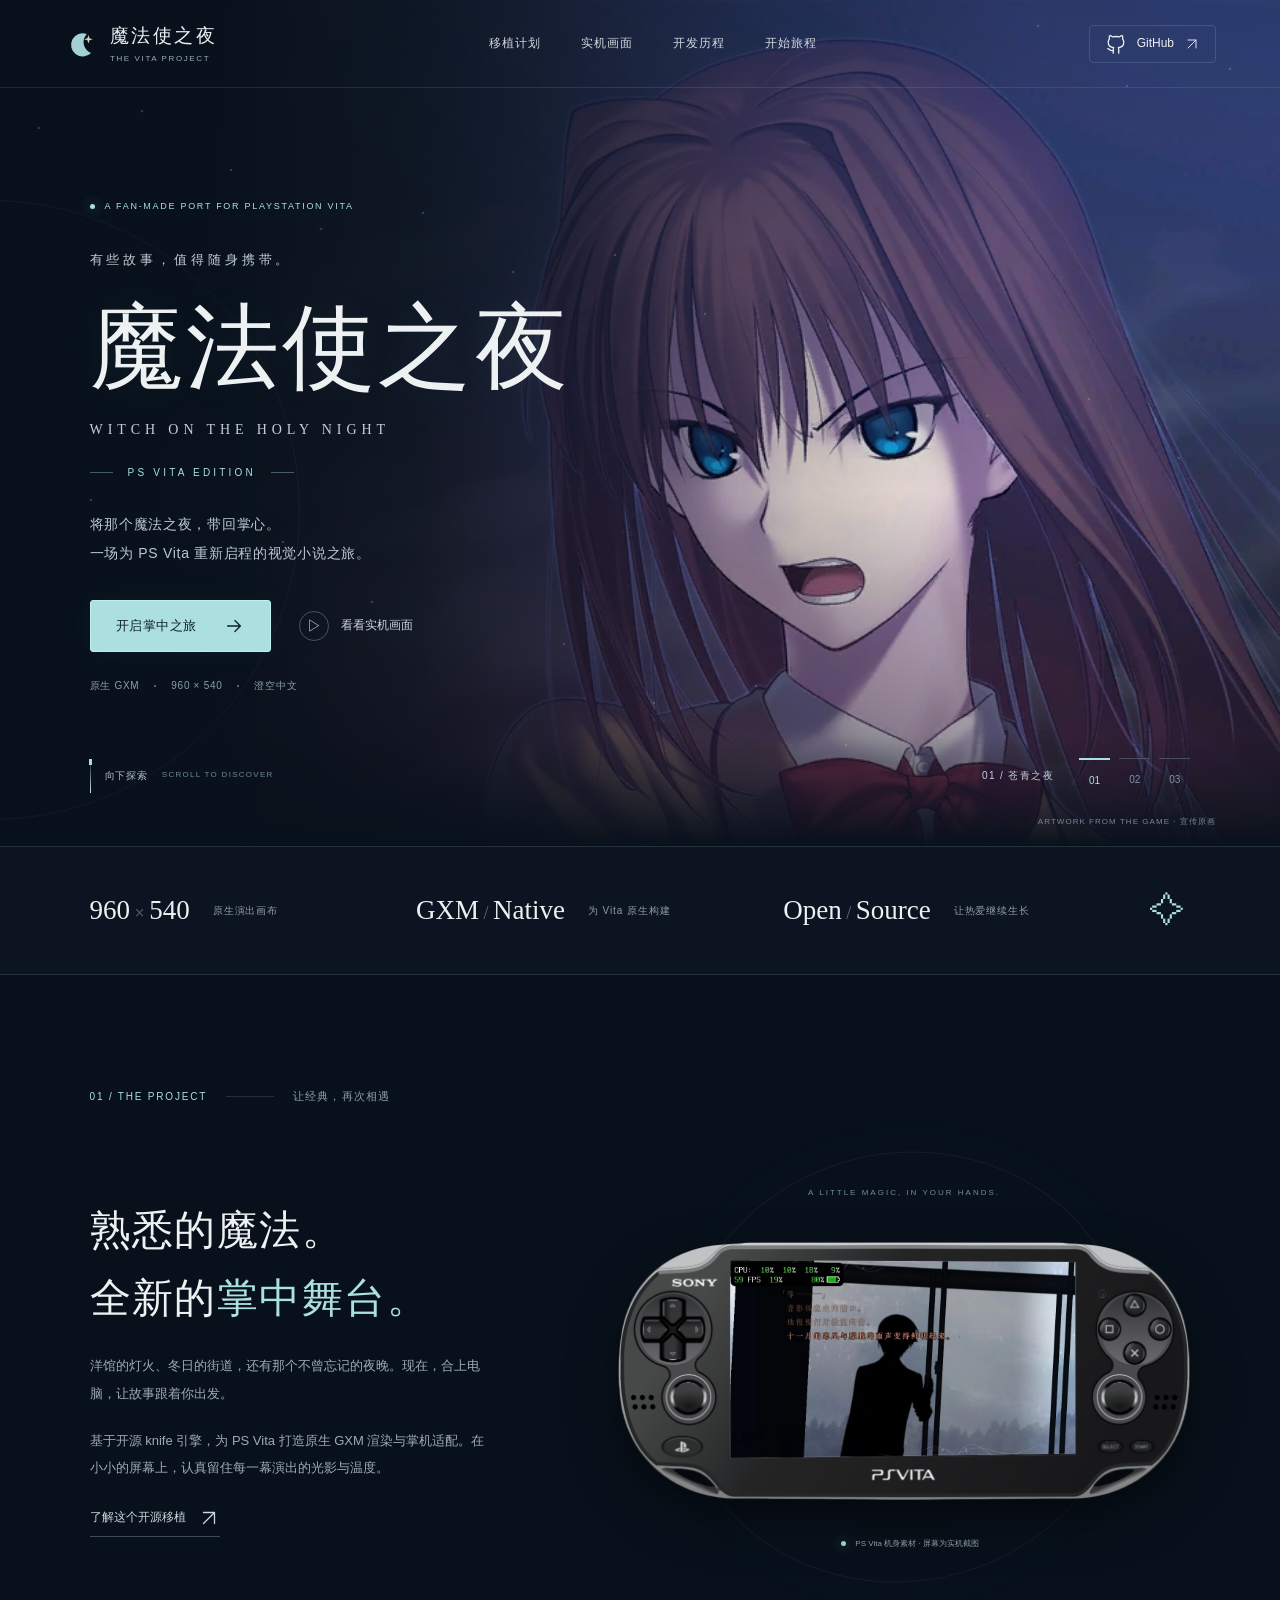
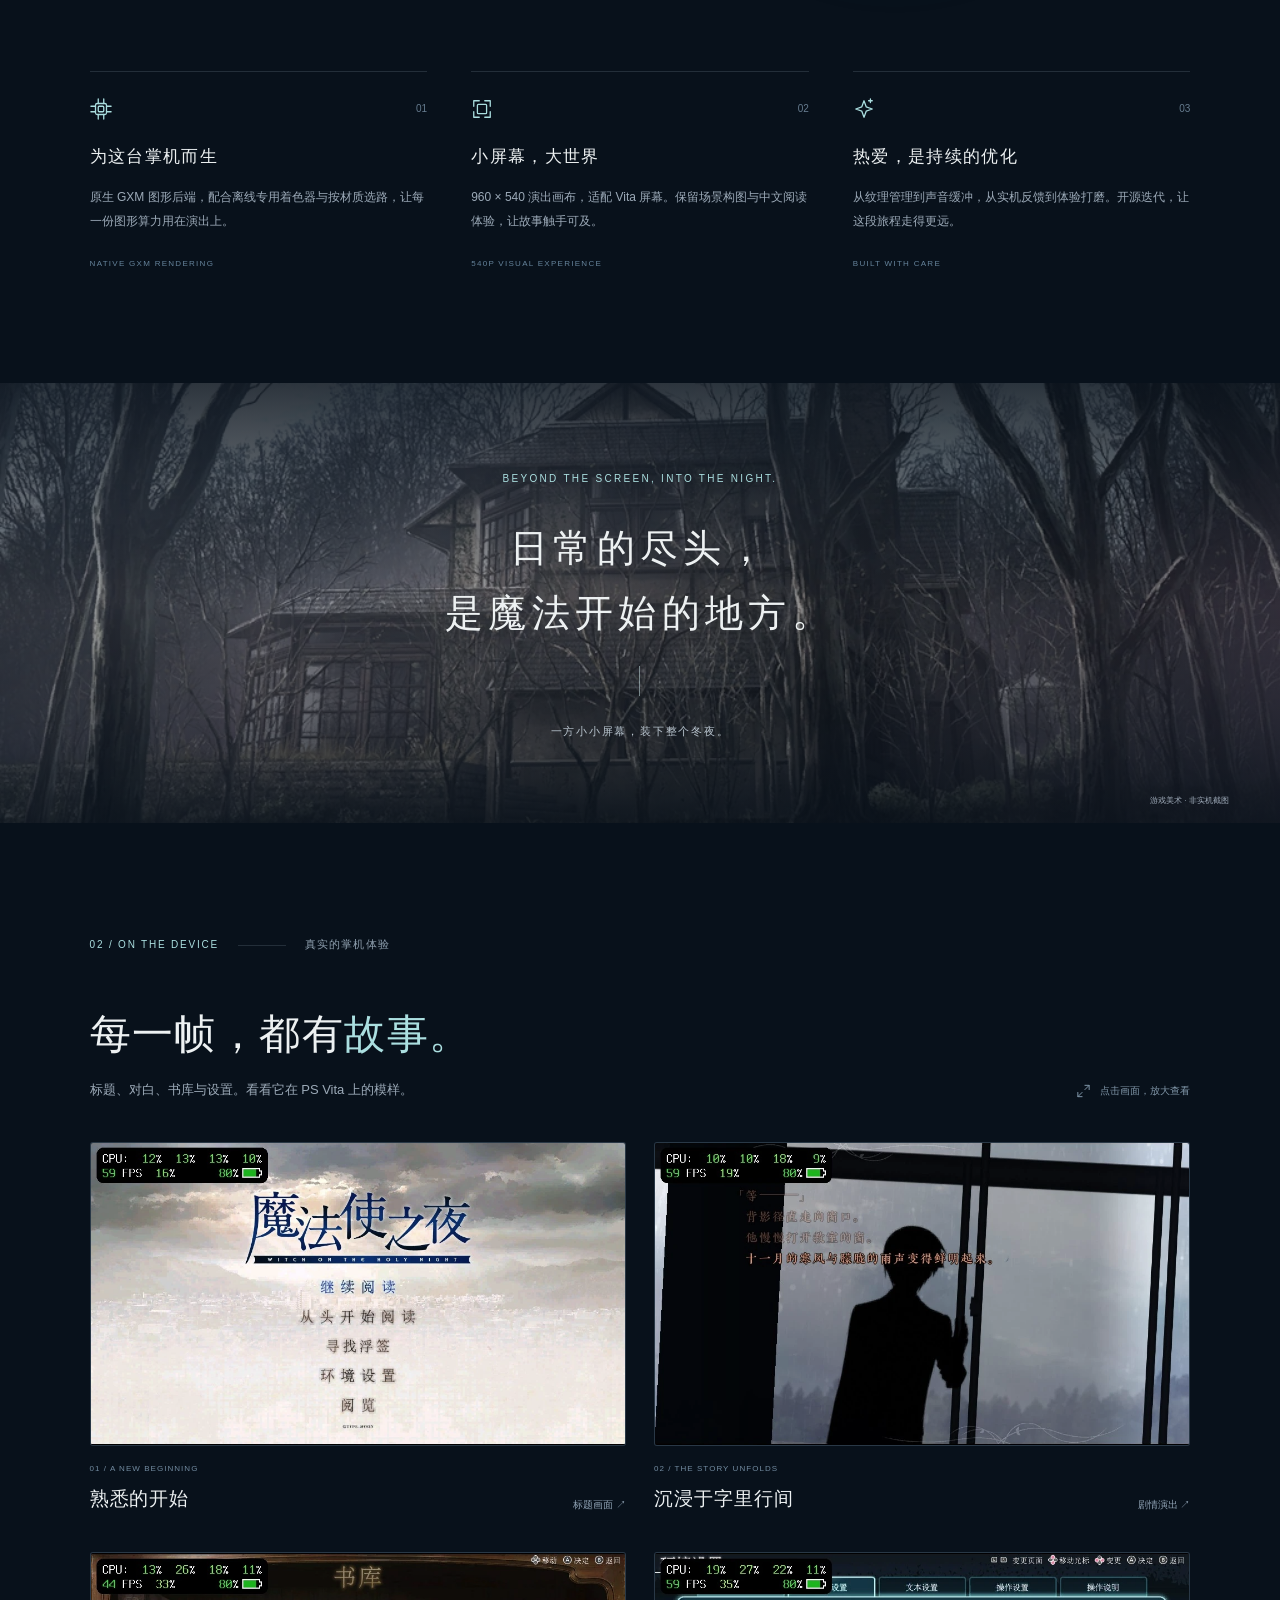
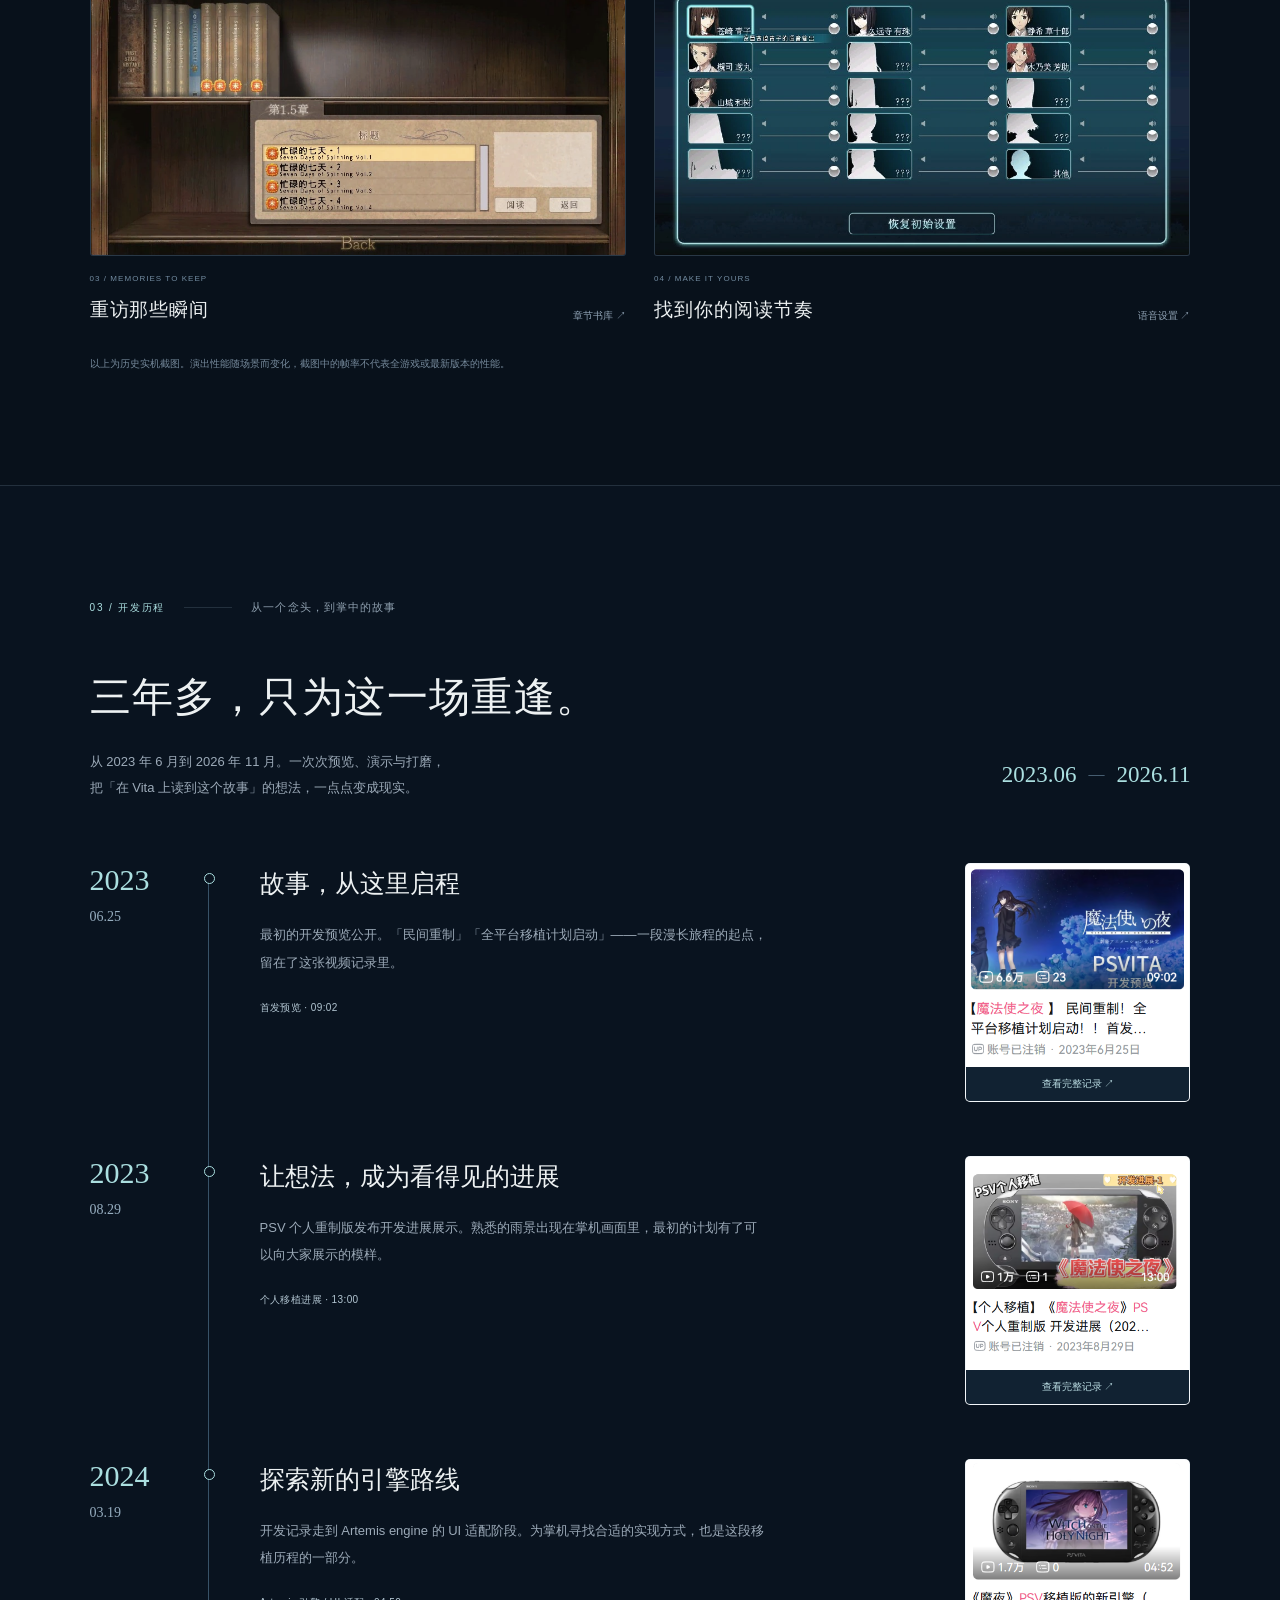
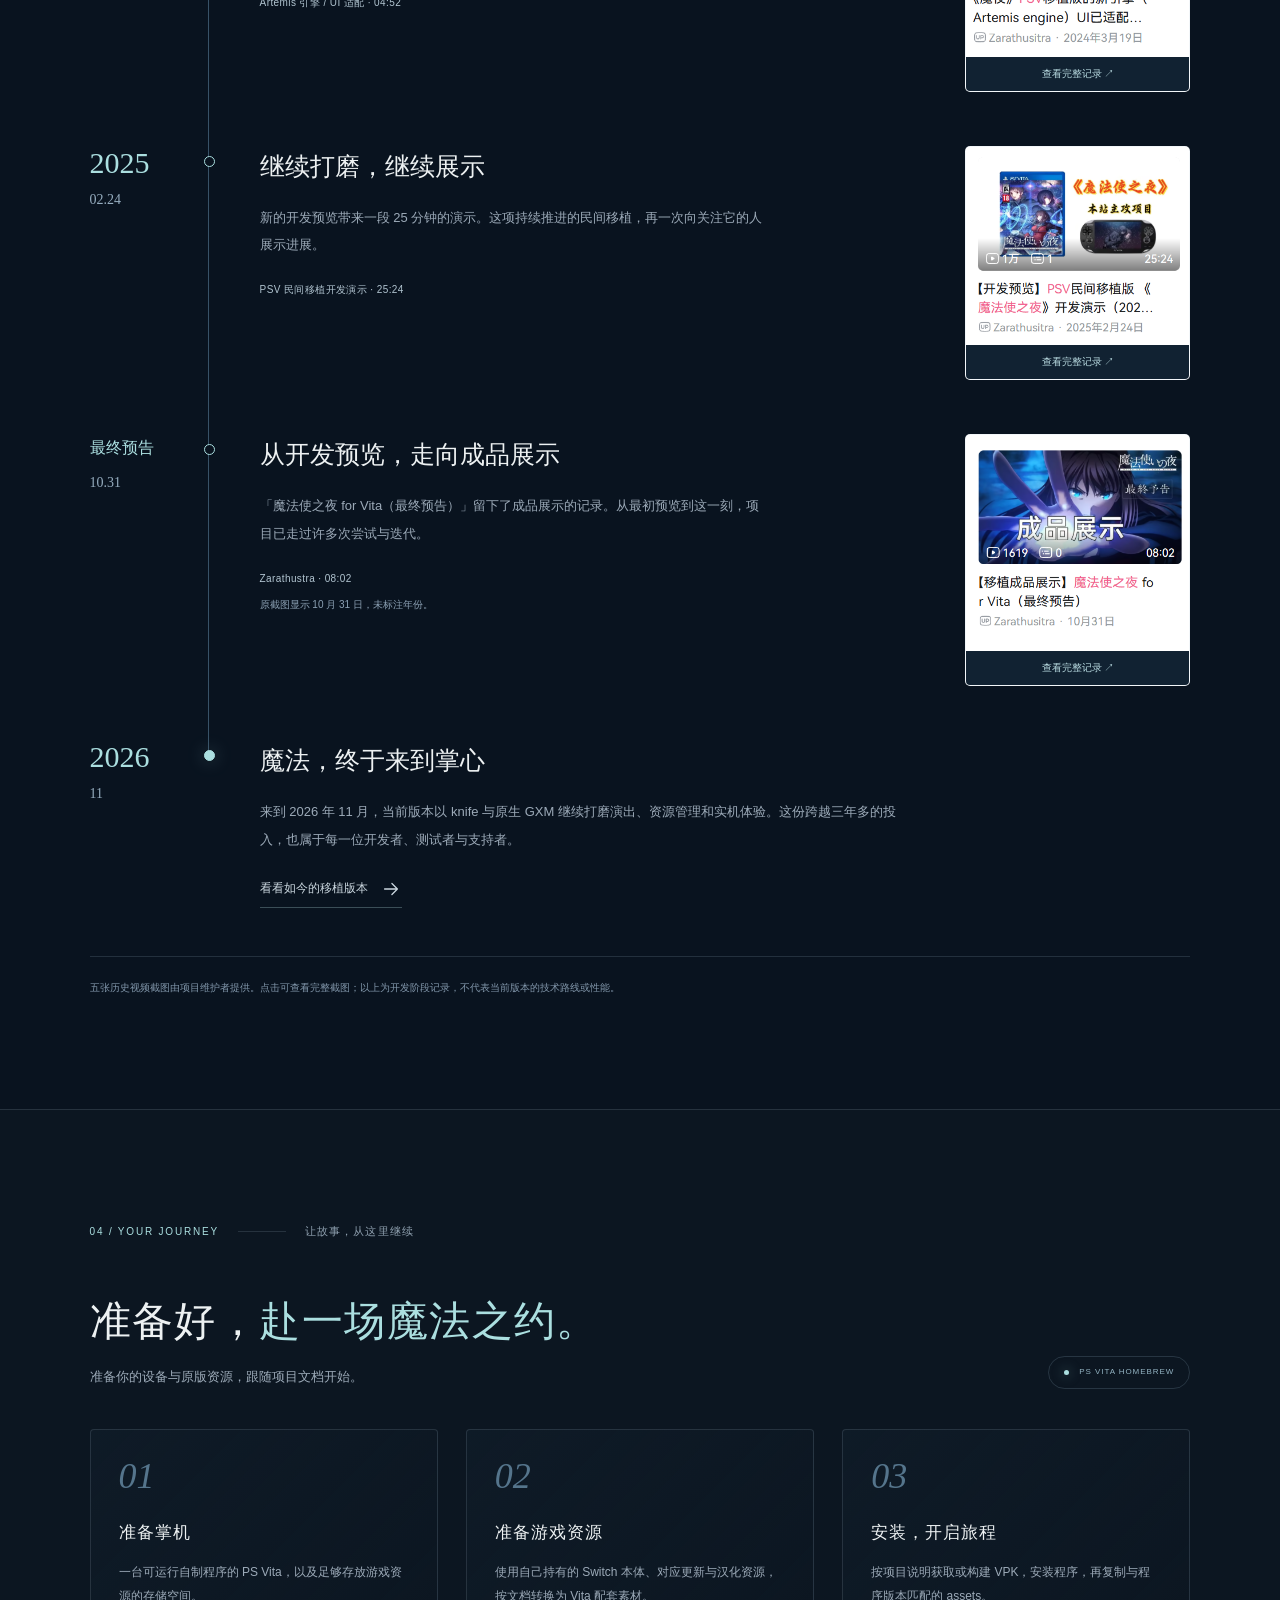
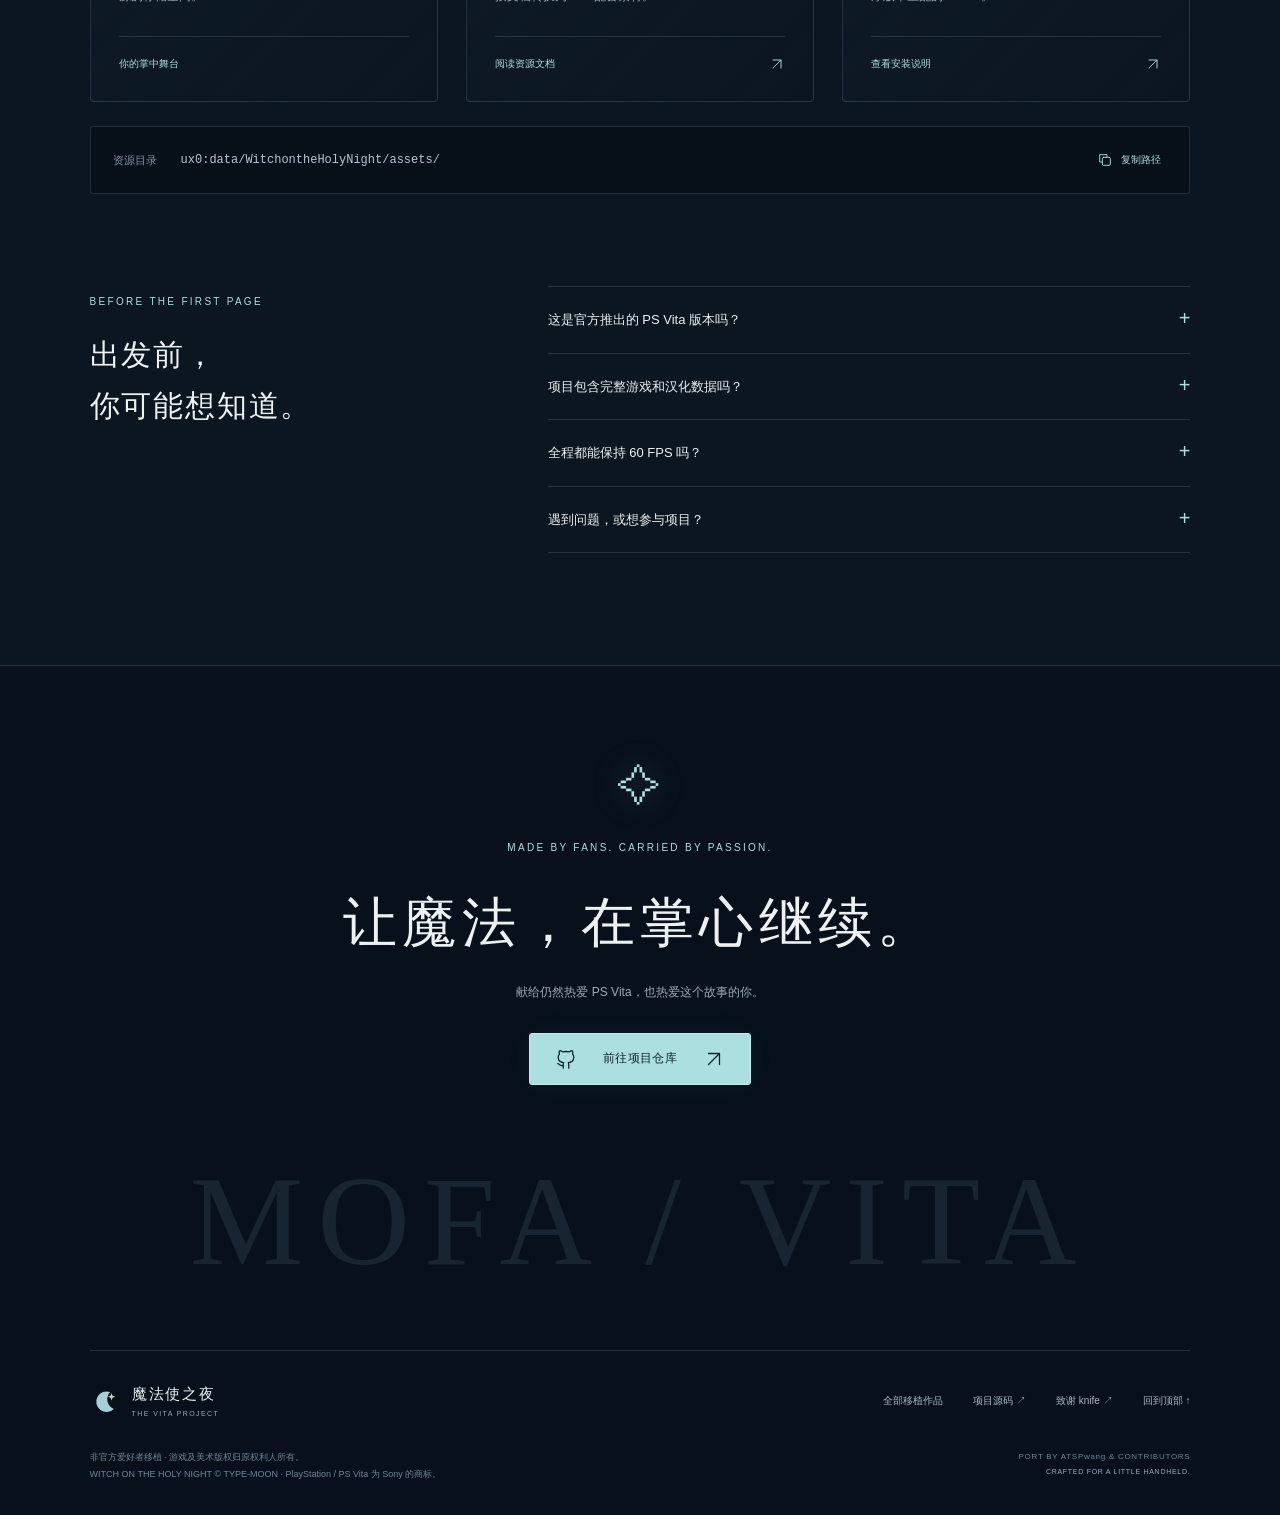
==== mofa-vita/index.html @ 25975f3a "Add Vita exhibition hub and Mahoyo site with Pages deployment" ====
<!doctype html>
<html lang="zh-CN">
<head>
  <meta charset="utf-8">
  <meta name="viewport" content="width=device-width, initial-scale=1">
  <meta name="theme-color" content="#08111b">
  <meta name="description" content="将那个魔法之夜，带回掌心。魔法使之夜 PS Vita 非官方移植项目：原生 GXM、960×540 演出、澄空中文。了解项目特色、实机画面与安装方式。">
  <meta property="og:type" content="website">
  <meta property="og:locale" content="zh_CN">
  <meta property="og:title" content="魔法使之夜 · PS Vita | 将魔法带回掌心">
  <meta property="og:description" content="为 PS Vita 重新施展的魔法。探索原生 GXM 移植、实机画面与项目故事。">
  <meta property="og:image" content="https://atspwang618.github.io/myvita.github.io/mofa-vita/assets/hero-aoko.webp">
  <meta name="twitter:card" content="summary_large_image">
  <title>魔法使之夜 · PS Vita | 将魔法带回掌心</title>
  <link rel="icon" href="assets/favicon.svg" type="image/svg+xml">
  <link rel="preload" as="image" href="assets/hero-aoko.webp" fetchpriority="high">
  <link rel="stylesheet" href="styles.css">
  <script src="app.js" defer></script>
</head>
<body>
  <a class="skip-link" href="#main">跳至主要内容</a>
  <svg class="svg-library" xmlns="http://www.w3.org/2000/svg" aria-hidden="true">
    <symbol id="i-arrow" viewBox="0 0 24 24"><path d="M5 12h14m-6-6 6 6-6 6"/></symbol>
    <symbol id="i-diagonal" viewBox="0 0 24 24"><path d="M6 18 18 6M6 6h12v12"/></symbol>
    <symbol id="i-github" viewBox="0 0 24 24"><path d="M9 19c-4 1-4-2-6-2m12 5v-4c0-1 .1-1.5-.5-2 3-.4 6-1.5 6-6a5 5 0 0 0-1.3-3.5A5 5 0 0 0 19 3s-1-.3-3.5 1.3a13 13 0 0 0-7 0C6 2.7 5 3 5 3a5 5 0 0 0-.2 3.5A5 5 0 0 0 3.5 10c0 4.5 3 5.6 6 6-.6.5-.5 1-.5 2v4"/></symbol>
    <symbol id="i-chip" viewBox="0 0 24 24"><rect x="6" y="6" width="12" height="12" rx="2"/><path d="M9 1v5m6-5v5M9 18v5m6-5v5M1 9h5m-5 6h5m12-6h5m-5 6h5"/><rect x="9" y="9" width="6" height="6" rx="1"/></symbol>
    <symbol id="i-frame" viewBox="0 0 24 24"><path d="M9 3H3v6m12-6h6v6M3 15v6h6m12-6v6h-6"/><rect x="7" y="7" width="10" height="10" rx="1"/></symbol>
    <symbol id="i-spark" viewBox="0 0 24 24"><path d="m12 3 2.4 6.6L21 12l-6.6 2.4L12 21l-2.4-6.6L3 12l6.6-2.4L12 3Zm7-2v4m-2-2h4"/></symbol>
    <symbol id="i-expand" viewBox="0 0 24 24"><path d="M14 4h6v6m-6 0 6-6M10 20H4v-6m6 0-6 6"/></symbol>
    <symbol id="i-close" viewBox="0 0 24 24"><path d="m6 6 12 12M6 18 18 6"/></symbol>
    <symbol id="i-copy" viewBox="0 0 24 24"><rect x="8" y="8" width="12" height="12" rx="2"/><path d="M15 8V4H4v11h4"/></symbol>
  </svg>

  <header class="site-header">
    <a class="brand" href="#home" aria-label="魔法使之夜 PS Vita 首页"><img src="assets/favicon.svg" width="34" height="34" alt=""><span>魔法使之夜<small>THE VITA PROJECT</small></span></a>
    <nav class="desktop-nav" aria-label="主导航"><a href="#project">移植计划</a><a href="#gallery">实机画面</a><a href="#history">开发历程</a><a href="#start">开始旅程</a></nav>
    <a class="header-github" aria-label="GitHub 项目仓库" href="https://github.com/ATSPwang618/mofa-vita" target="_blank" rel="noopener noreferrer"><svg class="icon"><use href="#i-github"/></svg><span>GitHub</span><svg class="icon small"><use href="#i-diagonal"/></svg></a>
    <button class="menu-toggle" aria-label="打开导航" aria-expanded="false" aria-controls="mobile-nav"><span></span><span></span></button>
  </header>
  <nav id="mobile-nav" class="mobile-nav" aria-label="移动导航" hidden><a href="#project">移植计划 <span>01</span></a><a href="#gallery">实机画面 <span>02</span></a><a href="#history">开发历程 <span>03</span></a><a href="#start">开始旅程 <span>04</span></a></nav>

  <main id="main">
    <section id="home" class="hero" aria-labelledby="hero-title">
      <div class="hero-art" aria-hidden="true"><img class="hero-image is-active" src="assets/hero-aoko.webp" width="1024" height="614" alt="" fetchpriority="high"><img class="hero-image" data-src="assets/hero-mansion.webp" width="1024" height="614" alt=""><img class="hero-image" data-src="assets/hero-magic.webp" width="1024" height="760" alt=""></div>
      <div class="hero-shade"></div><div class="stars" aria-hidden="true"></div>
      <div class="hero-orbit" aria-hidden="true"></div>
      <div class="hero-content page-width">
        <div class="eyebrow hero-eyebrow"><span class="live-dot"></span> A FAN-MADE PORT FOR PLAYSTATION VITA</div>
        <p class="hero-preface">有些故事，值得随身携带。</p>
        <h1 id="hero-title">魔法使之夜</h1>
        <p class="hero-english">WITCH ON THE HOLY NIGHT</p>
        <div class="edition"><span></span> PS VITA EDITION <span></span></div>
        <p class="hero-description">将那个魔法之夜，带回掌心。<br>一场为 PS Vita 重新启程的视觉小说之旅。</p>
        <div class="hero-actions"><a class="button primary" href="#start">开启掌中之旅<svg class="icon"><use href="#i-arrow"/></svg></a><a class="text-link" href="#gallery"><span class="play-icon">▷</span> 看看实机画面</a></div>
        <div class="hero-tags"><span>原生 GXM</span><i></i><span>960 × 540</span><i></i><span>澄空中文</span></div>
      </div>
      <div class="hero-bottom page-width">
        <a class="scroll-cue" href="#project"><span class="scroll-line"></span>向下探索 <span>SCROLL TO DISCOVER</span></a>
        <div class="scene-picker" role="group" aria-label="切换首页原画"><span class="scene-label" aria-live="polite">01 / 苍青之夜</span><button class="scene-button is-active" data-scene="0" aria-label="显示苍青之夜原画" aria-pressed="true"><span>01</span></button><button class="scene-button" data-scene="1" aria-label="显示洋馆灯火原画" aria-pressed="false"><span>02</span></button><button class="scene-button" data-scene="2" aria-label="显示魔法瞬间原画" aria-pressed="false"><span>03</span></button></div>
      </div>
      <span class="hero-credit">ARTWORK FROM THE GAME · 宣传原画</span>
    </section>

    <div class="spec-strip"><div class="page-width spec-inner"><div><span class="spec-number">960<span> × </span>540</span><span class="spec-label">原生演出画布</span></div><div><span class="spec-number">GXM<span> / </span>Native</span><span class="spec-label">为 Vita 原生构建</span></div><div><span class="spec-number">Open<span> / </span>Source</span><span class="spec-label">让热爱继续生长</span></div><span class="strip-mark" aria-hidden="true">✧</span></div></div>

    <section id="project" class="project section-space page-width">
      <div class="section-kicker reveal"><span>01 / THE PROJECT</span><span class="kicker-line"></span>让经典，再次相遇</div>
      <div class="project-layout">
        <div class="project-copy reveal"><h2>熟悉的魔法。<br>全新的<span class="accent">掌中舞台。</span></h2><p>洋馆的灯火、冬日的街道，还有那个不曾忘记的夜晚。现在，合上电脑，让故事跟着你出发。</p><p>基于开源 knife 引擎，为 PS Vita 打造原生 GXM 渲染与掌机适配。在小小的屏幕上，认真留住每一幕演出的光影与温度。</p><a class="text-link inline-link" href="https://github.com/ATSPwang618/mofa-vita" target="_blank" rel="noopener noreferrer">了解这个开源移植<svg class="icon"><use href="#i-diagonal"/></svg></a></div>
        <div class="device-scene reveal">
          <div class="device-orbit" aria-hidden="true"></div><span class="device-note">A LITTLE MAGIC, IN YOUR HANDS.</span>
          <div class="vita-photo" role="img" aria-label="PS Vita 机身素材与游戏实机画面的合成展示">
            <img class="vita-photo-screen" src="assets/04-story.webp" width="960" height="544" alt="" loading="lazy">
            <img class="vita-photo-frame" src="assets/vita-device.webp" width="1154" height="519" alt="" loading="lazy">
          </div>
          <div class="device-caption"><span class="live-dot"></span>PS Vita 机身素材 · 屏幕为实机截图</div>
        </div>
      </div>
      <div class="features">
        <article class="feature reveal"><div class="feature-top"><svg class="icon"><use href="#i-chip"/></svg><span>01</span></div><h3>为这台掌机而生</h3><p>原生 GXM 图形后端，配合离线专用着色器与按材质选路，让每一份图形算力用在演出上。</p><span class="feature-tag">NATIVE GXM RENDERING</span></article>
        <article class="feature reveal"><div class="feature-top"><svg class="icon"><use href="#i-frame"/></svg><span>02</span></div><h3>小屏幕，大世界</h3><p>960 × 540 演出画布，适配 Vita 屏幕。保留场景构图与中文阅读体验，让故事触手可及。</p><span class="feature-tag">540P VISUAL EXPERIENCE</span></article>
        <article class="feature reveal"><div class="feature-top"><svg class="icon"><use href="#i-spark"/></svg><span>03</span></div><h3>热爱，是持续的优化</h3><p>从纹理管理到声音缓冲，从实机反馈到体验打磨。开源迭代，让这段旅程走得更远。</p><span class="feature-tag">BUILT WITH CARE</span></article>
      </div>
    </section>

    <section class="interlude" aria-label="故事氛围"><img src="assets/story-mansion.webp" width="1024" height="614" alt="夕光中，树木环绕的洋馆" loading="lazy"><div class="interlude-shade"></div><div class="interlude-copy reveal"><span class="eyebrow">BEYOND THE SCREEN, INTO THE NIGHT.</span><p>日常的尽头，<br>是魔法开始的地方。</p><span class="interlude-rule"></span><small>一方小小屏幕，装下整个冬夜。</small></div><span class="image-note">游戏美术 · 非实机截图</span></section>

    <section id="gallery" class="gallery section-space page-width">
      <div class="section-kicker reveal"><span>02 / ON THE DEVICE</span><span class="kicker-line"></span>真实的掌机体验</div>
      <div class="section-heading reveal"><div><h2>每一帧，都有<span class="accent">故事。</span></h2><p>标题、对白、书库与设置。看看它在 PS Vita 上的模样。</p></div><span class="gallery-hint"><svg class="icon"><use href="#i-expand"/></svg>点击画面，放大查看</span></div>
      <div class="gallery-grid">
        <button class="gallery-item reveal" data-gallery="0" aria-label="放大：标题画面"><div class="gallery-image"><img src="assets/01-title.webp" width="960" height="544" alt="魔法使之夜在 PS Vita 上的标题界面" loading="lazy"><span class="image-expand"><svg class="icon"><use href="#i-expand"/></svg></span></div><span class="gallery-caption"><span><small>01 / A NEW BEGINNING</small>熟悉的开始</span><span>标题画面 ↗</span></span></button>
        <button class="gallery-item reveal" data-gallery="1" aria-label="放大：剧情画面"><div class="gallery-image"><img src="assets/04-story.webp" width="960" height="544" alt="PS Vita 上的洋馆剧情和澄空中文对白" loading="lazy"><span class="image-expand"><svg class="icon"><use href="#i-expand"/></svg></span></div><span class="gallery-caption"><span><small>02 / THE STORY UNFOLDS</small>沉浸于字里行间</span><span>剧情演出 ↗</span></span></button>
        <button class="gallery-item reveal" data-gallery="2" aria-label="放大：书库界面"><div class="gallery-image"><img src="assets/03-archive.webp" width="960" height="544" alt="PS Vita 上的章节书库界面" loading="lazy"><span class="image-expand"><svg class="icon"><use href="#i-expand"/></svg></span></div><span class="gallery-caption"><span><small>03 / MEMORIES TO KEEP</small>重访那些瞬间</span><span>章节书库 ↗</span></span></button>
        <button class="gallery-item reveal" data-gallery="3" aria-label="放大：语音设置"><div class="gallery-image"><img src="assets/02-voices.webp" width="960" height="544" alt="PS Vita 上的角色语音设置界面" loading="lazy"><span class="image-expand"><svg class="icon"><use href="#i-expand"/></svg></span></div><span class="gallery-caption"><span><small>04 / MAKE IT YOURS</small>找到你的阅读节奏</span><span>语音设置 ↗</span></span></button>
      </div>
      <p class="gallery-footnote">以上为历史实机截图。演出性能随场景而变化，截图中的帧率不代表全游戏或最新版本的性能。</p>
    </section>

    <section id="history" class="history-section section-space" aria-labelledby="history-title">
      <div class="page-width">
        <div class="section-kicker"><span>03 / 开发历程</span><span class="kicker-line"></span>从一个念头，到掌中的故事</div>
        <div class="history-heading">
          <div><h2 id="history-title">三年多，只为这一场重逢。</h2><p>从 2023 年 6 月到 2026 年 11 月。一次次预览、演示与打磨，<br>把「在 Vita 上读到这个故事」的想法，一点点变成现实。</p></div>
          <p class="history-range"><time datetime="2023-06">2023.06</time><span>—</span><time datetime="2026-11">2026.11</time></p>
        </div>
        <ol class="history-timeline">
          <li class="history-entry">
            <div class="history-date"><time datetime="2023-06-25"><strong>2023</strong>06.25</time></div>
            <div class="history-milestone"><h3>故事，从这里启程</h3><p>最初的开发预览公开。「民间重制」「全平台移植计划启动」——一段漫长旅程的起点，留在了这张视频记录里。</p><span class="history-caption">首发预览 · 09:02</span></div>
            <a class="history-evidence" href="assets/history-1.webp" target="_blank" rel="noopener" aria-label="查看历史截图：2023年6月开发预览"><img src="assets/history-1.webp" width="371" height="337" alt="2023年6月25日：魔法使之夜民间重制、全平台移植计划启动的视频记录" loading="lazy"><span>查看完整记录 ↗</span></a>
          </li>
          <li class="history-entry">
            <div class="history-date"><time datetime="2023-08-29"><strong>2023</strong>08.29</time></div>
            <div class="history-milestone"><h3>让想法，成为看得见的进展</h3><p>PSV 个人重制版发布开发进展展示。熟悉的雨景出现在掌机画面里，最初的计划有了可以向大家展示的模样。</p><span class="history-caption">个人移植进展 · 13:00</span></div>
            <a class="history-evidence" href="assets/history-2.webp" target="_blank" rel="noopener" aria-label="查看历史截图：2023年8月开发进展"><img src="assets/history-2.webp" width="389" height="371" alt="2023年8月29日：魔法使之夜 PSV 个人重制版开发进展的视频记录" loading="lazy"><span>查看完整记录 ↗</span></a>
          </li>
          <li class="history-entry">
            <div class="history-date"><time datetime="2024-03-19"><strong>2024</strong>03.19</time></div>
            <div class="history-milestone"><h3>探索新的引擎路线</h3><p>开发记录走到 Artemis engine 的 UI 适配阶段。为掌机寻找合适的实现方式，也是这段移植历程的一部分。</p><span class="history-caption">Artemis 引擎 / UI 适配 · 04:52</span></div>
            <a class="history-evidence" href="assets/history-3.webp" target="_blank" rel="noopener" aria-label="查看历史截图：2024年Artemis界面适配"><img src="assets/history-3.webp" width="382" height="338" alt="2024年3月19日：魔夜 PSV 移植版新引擎 Artemis engine UI 适配的视频记录，发布者 Zarathustra" loading="lazy"><span>查看完整记录 ↗</span></a>
          </li>
          <li class="history-entry">
            <div class="history-date"><time datetime="2025-02-24"><strong>2025</strong>02.24</time></div>
            <div class="history-milestone"><h3>继续打磨，继续展示</h3><p>新的开发预览带来一段 25 分钟的演示。这项持续推进的民间移植，再一次向关注它的人展示进展。</p><span class="history-caption">PSV 民间移植开发演示 · 25:24</span></div>
            <a class="history-evidence" href="assets/history-4.webp" target="_blank" rel="noopener" aria-label="查看历史截图：2025年开发演示"><img src="assets/history-4.webp" width="392" height="349" alt="2025年2月24日：魔法使之夜 PSV 民间移植版开发演示的视频记录" loading="lazy"><span>查看完整记录 ↗</span></a>
          </li>
          <li class="history-entry">
            <div class="history-date"><strong class="history-phase">最终预告</strong><span>10.31</span></div>
            <div class="history-milestone"><h3>从开发预览，走向成品展示</h3><p>「魔法使之夜 for Vita（最终预告）」留下了成品展示的记录。从最初预览到这一刻，项目已走过许多次尝试与迭代。</p><span class="history-caption">Zarathustra · 08:02</span><small class="history-date-note">原截图显示 10 月 31 日，未标注年份。</small></div>
            <a class="history-evidence" href="assets/history-5.webp" target="_blank" rel="noopener" aria-label="查看历史截图：成品展示最终预告"><img src="assets/history-5.webp" width="390" height="378" alt="10月31日：Zarathustra 发布的魔法使之夜 for Vita 最终预告，截图未标注年份" loading="lazy"><span>查看完整记录 ↗</span></a>
          </li>
          <li class="history-entry history-present">
            <div class="history-date"><time datetime="2026-11"><strong>2026</strong>11</time></div>
            <div class="history-milestone"><h3>魔法，终于来到掌心</h3><p>来到 2026 年 11 月，当前版本以 knife 与原生 GXM 继续打磨演出、资源管理和实机体验。这份跨越三年多的投入，也属于每一位开发者、测试者与支持者。</p><a class="text-link inline-link" href="#project">看看如今的移植版本<svg class="icon"><use href="#i-arrow"/></svg></a></div>
          </li>
        </ol>
        <p class="history-footnote">五张历史视频截图由项目维护者提供。点击可查看完整截图；以上为开发阶段记录，不代表当前版本的技术路线或性能。</p>
      </div>
    </section>

    <section id="start" class="start-section section-space"><div class="page-width">
      <div class="section-kicker reveal"><span>04 / YOUR JOURNEY</span><span class="kicker-line"></span>让故事，从这里继续</div>
      <div class="section-heading reveal"><div><h2>准备好，<span class="accent">赴一场魔法之约。</span></h2><p>准备你的设备与原版资源，跟随项目文档开始。</p></div><span class="platform-pill"><span class="live-dot"></span>PS VITA HOMEBREW</span></div>
      <div class="steps">
        <article class="step reveal"><span class="step-number">01</span><h3>准备掌机</h3><p>一台可运行自制程序的 PS Vita，以及足够存放游戏资源的存储空间。</p><span class="step-footer">你的掌中舞台</span></article>
        <article class="step reveal"><span class="step-number">02</span><h3>准备游戏资源</h3><p>使用自己持有的 Switch 本体、对应更新与汉化资源，按文档转换为 Vita 配套素材。</p><a class="step-footer" href="https://github.com/ATSPwang618/mofa-vita/blob/perf/render/doc/10-Switch%E5%8E%9F%E7%89%88%E8%B5%84%E6%BA%90%E6%8F%90%E5%8F%96.md" target="_blank" rel="noopener noreferrer">阅读资源文档 <svg class="icon small"><use href="#i-diagonal"/></svg></a></article>
        <article class="step reveal"><span class="step-number">03</span><h3>安装，开启旅程</h3><p>按项目说明获取或构建 VPK，安装程序，再复制与程序版本匹配的 assets。</p><a class="step-footer" href="https://github.com/ATSPwang618/mofa-vita/blob/perf/render/doc/08-%E7%B4%A0%E6%9D%90%E4%B8%8E%E5%AE%89%E8%A3%85.md" target="_blank" rel="noopener noreferrer">查看安装说明 <svg class="icon small"><use href="#i-diagonal"/></svg></a></article>
      </div>
      <div class="path-bar reveal"><span>资源目录</span><code>ux0:data/WitchontheHolyNight/assets/</code><button id="copy-path" aria-label="复制资源目录"><svg class="icon"><use href="#i-copy"/></svg><span>复制路径</span></button></div><p id="copy-feedback" class="copy-feedback" role="status" aria-live="polite"></p>
      <div class="faq-layout"><div class="faq-intro reveal"><span class="eyebrow">BEFORE THE FIRST PAGE</span><h3>出发前，<br>你可能想知道。</h3></div><div class="faq reveal">
        <details><summary>这是官方推出的 PS Vita 版本吗？<span>+</span></summary><p>这是由爱好者开发的非官方开源移植项目，基于 AuroraWright/knife 引擎。与 TYPE-MOON、Sony 及原作发行方无隶属关系。</p></details>
        <details><summary>项目包含完整游戏和汉化数据吗？<span>+</span></summary><p>不包含。源码仓库和 VPK 提供引擎与程序，游戏本体、字体、音视频及汉化资源需要自行准备。程序需要匹配版本的转换资源包。</p></details>
        <details><summary>全程都能保持 60 FPS 吗？<span>+</span></summary><p>不能保证。实际帧率受到演出复杂度、图层与特效负载影响。项目持续优化重场景，最新状态与已知限制请以仓库文档和对应版本实机记录为准。</p></details>
        <details><summary>遇到问题，或想参与项目？<span>+</span></summary><p>欢迎通过 <a href="https://github.com/ATSPwang618/mofa-vita/issues" target="_blank" rel="noopener noreferrer">GitHub Issues</a> 反馈。附上程序版本、场景、复现步骤与日志，有助于定位问题。也欢迎参与代码、文档和实机测试。</p></details>
      </div></div>
    </div></section>

    <section class="closing page-width"><div class="closing-star" aria-hidden="true">✧</div><span class="eyebrow reveal">MADE BY FANS. CARRIED BY PASSION.</span><h2 class="reveal">让魔法，<br class="mobile-only">在掌心继续。</h2><p class="reveal">献给仍然热爱 PS Vita，也热爱这个故事的你。</p><a class="button primary reveal" href="https://github.com/ATSPwang618/mofa-vita" target="_blank" rel="noopener noreferrer"><svg class="icon"><use href="#i-github"/></svg>前往项目仓库<svg class="icon"><use href="#i-diagonal"/></svg></a><span class="closing-signature">MOFA / VITA</span></section>
  </main>

  <footer class="site-footer page-width"><div class="footer-top"><a class="brand" href="#home"><img src="assets/favicon.svg" width="30" height="30" alt=""><span>魔法使之夜<small>THE VITA PROJECT</small></span></a><div><a href="../">全部移植作品</a><a href="https://github.com/ATSPwang618/mofa-vita" target="_blank" rel="noopener noreferrer">项目源码 ↗</a><a href="https://github.com/AuroraWright/knife" target="_blank" rel="noopener noreferrer">致谢 knife ↗</a><a href="#home">回到顶部 ↑</a></div></div><div class="footer-bottom"><p>非官方爱好者移植 · 游戏及美术版权归原权利人所有。<br>WITCH ON THE HOLY NIGHT © TYPE-MOON · PlayStation / PS Vita 为 Sony 的商标。</p><span>PORT BY ATSPwang & CONTRIBUTORS<br><span class="footer-love">CRAFTED FOR A LITTLE HANDHELD.</span></span></div></footer>

  <dialog id="lightbox" aria-labelledby="lightbox-title"><div class="lightbox-bar"><span id="lightbox-title">实机画面</span><button id="lightbox-close" aria-label="关闭大图"><svg class="icon"><use href="#i-close"/></svg></button></div><img id="lightbox-image" src="assets/01-title.webp" width="960" height="544" alt=""><div class="lightbox-controls"><button id="lightbox-prev" aria-label="上一张实机截图">←</button><span id="lightbox-count" aria-live="polite">01 / 04</span><button id="lightbox-next" aria-label="下一张实机截图">→</button></div></dialog>
</body>
</html>
---- mofa-vita/styles.css ----
@charset "UTF-8";
:root{color-scheme:dark;--bg:#08111b;--panel:#0d1824;--text:#edf1f2;--muted:#9caab8;--accent:#abdfe0;--line:rgba(166,191,209,.17);--serif:"Songti SC","Noto Serif CJK SC","Source Han Serif SC","SimSun",Georgia,serif;--sans:Inter,"Segoe UI","PingFang SC","Microsoft YaHei",sans-serif}
*{box-sizing:border-box}html{scroll-behavior:smooth;scroll-padding-top:100px}body{margin:0;background:var(--bg);color:var(--text);font-family:var(--sans);font-size:15px;line-height:1.8;-webkit-font-smoothing:antialiased}a{color:inherit;text-decoration:none}button{font:inherit;color:inherit;cursor:pointer}button,a{-webkit-tap-highlight-color:transparent}button{border:0}img{display:block;max-width:100%}::selection{background:#abdfe0;color:#08111b}:focus-visible{outline:2px solid var(--accent);outline-offset:6px}.icon{width:22px;height:22px;fill:none;stroke:currentColor;stroke-width:1.4;stroke-linecap:round;stroke-linejoin:round;flex-shrink:0}.icon.small{width:16px;height:16px}.svg-library{position:absolute;width:0;height:0;overflow:hidden}.page-width{width:min(1240px,86%);margin-inline:auto}.section-space{padding-block:112px}.eyebrow{font-size:10px;font-weight:500;letter-spacing:.23em;color:var(--accent)}h1,h2,h3,p{margin:0}h2{font-family:var(--serif);font-size:clamp(32px,3.2vw,46px);font-weight:400;line-height:1.65;letter-spacing:.035em}.accent{color:var(--accent)}.skip-link{position:fixed;top:8px;left:10px;z-index:200;background:var(--accent);color:var(--bg);padding:10px 20px;transform:translateY(-150%)}.skip-link:focus{transform:none}
.site-header{height:88px;padding:0 5%;display:flex;align-items:center;justify-content:space-between;position:absolute;top:0;left:0;width:100%;z-index:30;border-bottom:1px solid rgba(197,214,226,.12)}.brand{display:flex;align-items:center;gap:12px;flex-shrink:0}.brand>span{font-family:var(--serif);font-size:19px;letter-spacing:.13em;line-height:1.5}.brand small{display:block;font-family:var(--sans);font-size:8px;letter-spacing:.2em;color:var(--muted);margin-top:3px}.brand img{opacity:.9}.desktop-nav{display:flex;gap:40px;font-size:12px;letter-spacing:.08em;color:#d0d8e0}.desktop-nav a{position:relative;padding:14px 0}.desktop-nav a:after{content:"";height:1px;background:var(--accent);position:absolute;left:0;bottom:5px;width:0;transition:width .25s}.desktop-nav a:hover:after{width:100%}.header-github{display:flex;align-items:center;gap:10px;font-size:12px;border:1px solid #8da0b340;padding:7px 15px;border-radius:4px;transition:background .2s}.header-github:hover{background:#a1cfdf14}.menu-toggle,.mobile-nav{display:none}
.hero{height:clamp(820px,94svh,960px);min-height:820px;position:relative;overflow:hidden;background:#142039}.hero-art,.hero-image,.hero-shade{position:absolute;inset:0;width:100%;height:100%}.hero-art{left:20%;width:80%}.hero-image{object-fit:cover;object-position:65% 38%;opacity:0;transition:opacity 1.1s,transform 1.8s;transform:scale(1.035)}.hero-image.is-active{opacity:1;transform:scale(1)}.hero-image:nth-child(2){object-position:60% 50%}.hero-image:nth-child(3){object-position:64% 40%}.hero-shade{background:linear-gradient(90deg,#08111b 0%,#08111bf5 17%,#08111bcb 32%,#08111b45 57%,#08111b05 80%),linear-gradient(0deg,#08111b 0%,#08111b55 13%,transparent 42%,#09101a66 100%)}.hero-content{position:relative;z-index:3;padding-top:clamp(164px,22vh,230px);pointer-events:none}.hero-content a{pointer-events:auto}.hero-eyebrow{display:flex;align-items:center;gap:10px;font-size:9px;letter-spacing:.19em;margin-bottom:34px}.live-dot{display:inline-block;width:5px;height:5px;background:var(--accent);border-radius:50%;box-shadow:0 0 12px #b1edeb80;flex-shrink:0}.hero-preface{font-size:13px;letter-spacing:.3em;color:#c3cdd5;margin-bottom:13px}.hero h1{font-family:var(--serif);font-size:clamp(64px,7.3vw,106px);font-weight:400;letter-spacing:.035em;line-height:1.35;text-shadow:0 0 40px #b0ecff12;white-space:nowrap}.hero-english{font-family:Georgia,serif;font-size:clamp(10px,1.1vw,14px);letter-spacing:.35em;margin-top:6px;color:#c5cfdc}.edition{display:flex;gap:15px;align-items:center;font-size:10px;letter-spacing:.32em;color:var(--accent);margin-top:22px}.edition>span{width:23px;height:1px;background:#abdfe05c}.hero-description{font-size:14px;font-weight:300;color:#bbc7d3;line-height:2.1;letter-spacing:.05em;margin-top:28px}.hero-actions{display:flex;gap:28px;align-items:center;margin-top:31px}.button{display:inline-flex;align-items:center;justify-content:center;gap:26px;min-height:52px;padding:0 25px;font-size:13px;letter-spacing:.04em;border-radius:3px;transition:transform .25s,background .25s,box-shadow .25s}.primary{background:var(--accent);color:#10222c;border:1px solid #c2eeee;box-shadow:0 0 28px #80d4df0c}.primary:hover{background:#c7f0ef;transform:translateY(-2px);box-shadow:0 0 28px #80d4df22}.text-link{display:inline-flex;align-items:center;gap:12px;font-size:12px;color:#cbd7df;transition:color .2s}.text-link:hover{color:var(--accent)}.play-icon{width:30px;height:30px;border:1px solid #d0e5f04a;border-radius:50%;display:grid;place-items:center;font-size:15px;padding-left:2px}.hero-tags{display:flex;align-items:center;gap:15px;margin-top:25px;font-size:10px;letter-spacing:.07em;color:#8a9daf}.hero-tags i{width:2px;height:2px;border-radius:50%;background:#6b8198}.hero-bottom{position:absolute;bottom:53px;left:7%;display:flex;justify-content:space-between;align-items:center;z-index:5}.scroll-cue{display:flex;align-items:center;gap:14px;font-size:10px;letter-spacing:.08em;color:#b4c1cc}.scroll-cue>span:last-child{font-size:8px;color:#6f869b;letter-spacing:.16em}.scroll-line{height:34px;width:1px;background:linear-gradient(transparent,#c3e6ed);position:relative}.scroll-line:after{content:"";position:absolute;width:3px;height:6px;background:var(--accent);left:-1px;animation:scroll-cue 2.5s ease-in-out infinite}.scene-picker{display:flex;align-items:center;gap:9px}.scene-label{margin-right:16px;font-size:10px;letter-spacing:.14em;color:#c4cfda}.scene-button{background:transparent;border-top:1px solid #6c81957a;padding:8px 10px 0;font-size:10px;color:#8294a5;min-height:35px;transition:all .3s}.scene-button.is-active{color:var(--accent);border-color:var(--accent);border-top-width:2px}.scene-button:hover{color:white;border-color:white}.hero-credit{position:absolute;bottom:17px;right:5%;font-size:8px;letter-spacing:.13em;color:#72869c}.hero-orbit{position:absolute;width:620px;height:620px;border:1px solid #beeaff0b;border-radius:50%;left:-320px;top:200px;pointer-events:none}.stars{position:absolute;inset:0;pointer-events:none}.star{position:absolute;width:2px;height:2px;background:#d6eeff;border-radius:50%;animation:float-star var(--duration) ease-in-out infinite alternate;opacity:.25;box-shadow:0 0 6px #b5f2ff}.spec-strip{border-top:1px solid var(--line);border-bottom:1px solid var(--line);background:#0b1420}.spec-inner{min-height:127px;display:grid;grid-template-columns:1.05fr 1.2fr 1.2fr 40px;align-items:center;gap:40px}.spec-inner>div{display:flex;align-items:center;gap:23px}.spec-number{font-family:Georgia,serif;font-size:27px;font-weight:400;white-space:nowrap}.spec-number>span{font-size:18px;color:#596c7e}.spec-label{font-size:10px;color:#8f9ca9;letter-spacing:.09em}.strip-mark{color:var(--accent);font-size:35px}
.section-kicker{display:flex;align-items:center;gap:19px;color:#8e9fae;font-size:11px;letter-spacing:.1em;margin-bottom:46px}.section-kicker>span:first-child{color:var(--accent);font-size:10px;letter-spacing:.18em}.kicker-line{width:48px;height:1px;background:var(--line)}.project-layout{display:grid;grid-template-columns:1fr 1.25fr;gap:70px;align-items:center}.project-copy>p{font-size:13px;color:var(--muted);line-height:2.1;margin-top:20px;max-width:400px}.inline-link{margin-top:25px;border-bottom:1px solid #b8dce04a;padding-bottom:7px}.device-scene{position:relative;padding-top:33px;padding-bottom:30px}.device-note{display:block;font-size:8px;letter-spacing:.25em;color:#71899d;text-align:center;margin-bottom:42px}.device-orbit{position:absolute;left:10%;top:0;width:80%;height:100%;border:1px solid #a1b7cc12;border-radius:50%;transform:rotate(-18deg);box-shadow:0 0 80px #abcad405;pointer-events:none}.device-caption{margin-top:37px;display:flex;align-items:center;justify-content:center;gap:9px;font-size:8px;color:#99a7b2}.device-caption>span:last-child{font-size:6px;letter-spacing:.11em;color:#62788c;margin-left:12px}.features{display:grid;grid-template-columns:repeat(3,1fr);gap:44px;margin-top:90px}.feature{border-top:1px solid var(--line);padding-top:26px}.feature-top{display:flex;align-items:center;justify-content:space-between;color:var(--accent);margin-bottom:22px}.feature-top>span{font-size:10px;color:#657b8e}.feature h3{font-size:17px;font-weight:400;letter-spacing:.08em;margin-bottom:12px}.feature p{color:var(--muted);font-size:12px;line-height:2}.feature-tag{display:block;font-size:8px;letter-spacing:.16em;color:#65839b;margin-top:24px}
.interlude{height:440px;position:relative;overflow:hidden;display:grid;place-items:center}.interlude>img{position:absolute;width:100%;height:100%;object-fit:cover;object-position:50% 47%;filter:saturate(.6)}.interlude-shade{position:absolute;inset:0;background:linear-gradient(0deg,#08111bd9,#08111b65 50%,#08111bd9)}.interlude-copy{position:relative;text-align:center}.interlude-copy>p{font-family:var(--serif);font-size:clamp(29px,3vw,43px);letter-spacing:.14em;margin-block:26px 20px;line-height:1.7}.interlude-rule{display:block;height:30px;width:1px;background:#c1dcdf88;margin:0 auto 20px}.interlude-copy small{font-size:11px;letter-spacing:.16em;color:#b8c4ce}.image-note{position:absolute;bottom:15px;right:4%;font-size:8px;color:#a1adbb}.section-heading{display:flex;align-items:flex-end;justify-content:space-between;gap:30px;margin-bottom:40px}.section-heading p{color:var(--muted);font-size:13px;margin-top:10px}.gallery-hint{display:flex;gap:8px;align-items:center;font-size:10px;color:#8096a8;flex-shrink:0}.gallery-hint .icon{width:17px}.gallery-grid{display:grid;grid-template-columns:1fr 1fr;gap:36px 28px}.gallery-item{padding:0;display:block;text-align:left;background:transparent;width:100%;min-width:0}.gallery-image{aspect-ratio:960/544;position:relative;overflow:hidden;background:#121d2b;border:1px solid #b9d8ea24;border-radius:3px}.gallery-image img{width:100%;height:100%;object-fit:cover;transition:transform .6s,filter .4s;filter:saturate(.8)}.gallery-item:hover img{transform:scale(1.025);filter:saturate(1)}.image-expand{position:absolute;bottom:16px;right:16px;background:#08111bad;backdrop-filter:blur(10px);width:35px;height:35px;display:grid;place-items:center;border:1px solid #c9e5ed33;border-radius:50%;opacity:0;transform:translateY(6px);transition:all .25s}.gallery-item:hover .image-expand,.gallery-item:focus-visible .image-expand{opacity:1;transform:none}.gallery-caption{display:flex;justify-content:space-between;align-items:flex-end;margin-top:16px;gap:10px}.gallery-caption>span:first-child{font-family:var(--serif);font-size:19px;letter-spacing:.05em}.gallery-caption small{display:block;font-family:var(--sans);font-size:8px;letter-spacing:.13em;color:#728ba0;margin-bottom:6px}.gallery-caption>span:last-child{font-size:10px;color:#91a4b6;white-space:nowrap;padding-bottom:2px}.gallery-footnote{font-size:10px;color:#75899b;margin-top:28px}
.start-section{background:#0c1621;border-block:1px solid var(--line);position:relative}.platform-pill{display:flex;align-items:center;gap:10px;border:1px solid #a1c3d72e;border-radius:100px;padding:8px 15px;font-size:8px;letter-spacing:.12em;color:#93b3c2;white-space:nowrap}.steps{display:grid;grid-template-columns:repeat(3,1fr);gap:28px}.step{position:relative;padding:28px;background:linear-gradient(135deg,#1424325c,#0c162100);border:1px solid var(--line);border-radius:4px;display:flex;flex-direction:column}.step-number{font-family:Georgia,serif;font-size:36px;line-height:1;color:#55758c;margin-bottom:24px;font-style:italic}.step h3{font-size:17px;font-weight:400;letter-spacing:.06em;margin-bottom:12px}.step p{font-size:12px;color:var(--muted);line-height:2;margin-bottom:28px}.step-footer{font-size:10px;color:var(--accent);display:flex;align-items:center;justify-content:space-between;margin-top:auto;padding-top:18px;border-top:1px solid var(--line)}a.step-footer:hover{color:white}.path-bar{display:flex;align-items:center;gap:24px;border:1px solid var(--line);margin-top:24px;padding:16px 22px;border-radius:3px;font-size:11px;background:#070f18}.path-bar>span{color:#7e93a6}.path-bar code{font-size:12px;color:#b6c6d4;overflow-wrap:anywhere;min-width:0}.path-bar button{margin-left:auto;display:flex;align-items:center;gap:8px;font-size:10px;background:transparent;color:var(--accent);white-space:nowrap;padding:6px}.path-bar button .icon{width:16px}.copy-feedback{font-size:11px;color:var(--accent);min-height:28px;text-align:right}.faq-layout{display:grid;grid-template-columns:1fr 1.7fr;gap:80px;margin-top:64px}.faq-intro h3{font-family:var(--serif);font-size:30px;line-height:1.7;font-weight:400;margin-top:16px;letter-spacing:.06em}.faq{border-top:1px solid var(--line)}.faq details{border-bottom:1px solid var(--line)}.faq summary{display:flex;justify-content:space-between;gap:20px;cursor:pointer;font-size:13px;list-style:none;padding:21px 0}.faq summary::-webkit-details-marker{display:none}.faq summary>span{color:var(--accent);font-size:20px;line-height:1;transition:transform .25s}.faq details[open] summary>span{transform:rotate(45deg)}.faq details p{font-size:12px;color:var(--muted);line-height:2;padding:0 28px 23px 0}.faq details a{color:var(--accent);text-decoration:underline;text-underline-offset:4px}
.closing{position:relative;padding-block:100px 105px;text-align:center;overflow:hidden}.closing-star{color:var(--accent);font-size:43px;line-height:1;margin-bottom:23px;filter:drop-shadow(0 0 16px #b5edef40)}.closing h2{font-size:clamp(33px,4.2vw,58px);margin-top:20px;letter-spacing:.1em}.closing>p{font-size:12px;color:var(--muted);margin-top:14px}.closing .button{margin-top:30px;font-size:12px}.closing-signature{display:block;font-family:Georgia,serif;color:#7891a127;font-size:clamp(45px,10vw,140px);line-height:1;letter-spacing:.11em;margin:72px 0 -40px;user-select:none}.mobile-only{display:none}.site-footer{border-top:1px solid var(--line);padding-block:32px}.footer-top,.footer-bottom{display:flex;justify-content:space-between;gap:30px;align-items:center}.footer-top>div{display:flex;gap:30px;font-size:10px;color:#aab9c5}.footer-top>div a:hover{color:var(--accent)}.footer-bottom{margin-top:30px;align-items:flex-start;font-size:9px;color:#6e8599;line-height:1.9}.footer-bottom>span{text-align:right;font-size:8px;letter-spacing:.09em}.footer-love{color:#9baebb;font-size:7px}.site-footer .brand>span{font-size:15px}.site-footer .brand small{font-size:7px}
dialog{width:min(1050px,94vw);max-height:94svh;padding:16px 20px 14px;border:1px solid #87bdcf4a;background:#0a1421;color:var(--text);border-radius:7px;box-shadow:0 30px 120px #0009}dialog::backdrop{background:#030912e6;backdrop-filter:blur(12px)}.lightbox-bar{display:flex;align-items:center;justify-content:space-between;padding-bottom:12px;font-size:13px;letter-spacing:.08em}.lightbox-bar button,.lightbox-controls button{display:grid;place-items:center;background:transparent;width:40px;height:40px;color:var(--accent);border:1px solid var(--line);border-radius:50%}#lightbox-image{width:100%;height:auto;max-height:70svh;object-fit:contain;background:black}.lightbox-controls{display:flex;align-items:center;justify-content:center;gap:35px;margin-top:14px;font-size:11px;color:#97b4c7}.lightbox-controls button{font-size:19px}.lightbox-controls button:hover,.lightbox-bar button:hover{background:#a2c9df15}body.modal-open{overflow:hidden}
@keyframes float-star{from{transform:translate3d(0,0,0);opacity:.1}to{transform:translate3d(10px,-35px,0);opacity:.6}}@keyframes scroll-cue{0%{top:0;opacity:0}30%{opacity:1}100%{top:28px;opacity:0}}.js .reveal{opacity:0;transform:translateY(18px);transition:opacity .7s,transform .7s}.js .reveal.is-visible{opacity:1;transform:none}
@media(min-width:1442px){.hero-bottom{left:calc((100% - 1240px)/2)}}
@media(max-width:1100px){.spec-inner{gap:22px;grid-template-columns:1fr 1fr 1fr}.spec-inner>div{display:block}.spec-label{display:block;margin-top:3px}.strip-mark{display:none}.project-layout{gap:35px;grid-template-columns:1fr 1.15fr}.features{gap:27px}.device-caption>span:last-child{display:none}.device-note{font-size:7px}.step{padding:24px}.faq-layout{gap:40px}}
@media(max-width:760px){html{scroll-padding-top:30px}.page-width{width:88%}.site-header{height:74px;padding-inline:6%}.brand>span{font-size:16px}.brand small{font-size:7px}.brand img{width:29px;height:29px}.desktop-nav{display:none}.header-github{margin-left:auto;margin-right:18px;padding:7px 9px;border:0}.header-github>span,.header-github>.small{display:none}.menu-toggle{background:transparent;width:34px;height:36px;display:flex;justify-content:center;flex-direction:column;gap:6px;padding:5px;z-index:35}.menu-toggle span{width:24px;height:1px;background:#d2dce2;transition:transform .25s}.menu-toggle[aria-expanded=true] span:first-child{transform:translateY(3.5px) rotate(45deg)}.menu-toggle[aria-expanded=true] span:last-child{transform:translateY(-3.5px) rotate(-45deg)}.mobile-nav:not([hidden]){display:flex;position:absolute;top:74px;left:0;right:0;padding:18px 6% 28px;background:#0b1625fa;backdrop-filter:blur(15px);z-index:25;flex-direction:column;border-bottom:1px solid var(--line)}.mobile-nav a{display:flex;justify-content:space-between;padding:15px 0;border-bottom:1px solid var(--line);font-size:14px}.mobile-nav a>span{color:var(--accent);font-size:10px}.hero{height:850px;min-height:780px;max-height:1000px}.hero-art{left:0;width:100%;height:72%}.hero-image{object-position:64% 30%;object-fit:cover}.hero-image:nth-child(2){object-position:65% 40%}.hero-image:nth-child(3){object-position:64% 25%}.hero-shade{background:linear-gradient(0deg,#08111b 0%,#08111b 20%,#08111bf0 32%,#08111bb0 49%,#08111b25 75%,#08111b85 100%),linear-gradient(90deg,#08111b55,transparent)}.hero-content{padding-top:335px}.hero-eyebrow{font-size:7px;letter-spacing:.13em;margin-bottom:22px}.hero-preface{font-size:11px;margin-bottom:10px;letter-spacing:.17em}.hero h1{font-size:clamp(46px,11vw,74px);letter-spacing:.035em}.hero-english{font-size:8px;letter-spacing:.24em;margin-top:8px}.edition{font-size:8px;letter-spacing:.2em;margin-top:17px}.hero-description{font-size:12px;line-height:2;margin-top:20px}.hero-actions{gap:20px;margin-top:25px}.button{min-height:48px;padding-inline:18px;gap:17px;font-size:12px}.text-link{font-size:11px;gap:8px}.hero-tags{font-size:9px;margin-top:20px;gap:12px}.hero-bottom{left:6%;bottom:44px;width:88%}.scroll-cue>span:last-child{display:none}.scroll-cue{font-size:9px;gap:10px}.scene-label{font-size:8px;letter-spacing:.04em;margin-right:5px}.scene-picker{gap:4px}.scene-button{font-size:9px;padding-inline:8px}.hero-credit{font-size:6px;right:6%;bottom:15px}.spec-inner{min-height:109px;gap:12px}.spec-number{font-size:19px}.spec-number>span{font-size:13px}.spec-label{font-size:8px;letter-spacing:0}.section-space{padding-block:65px}.section-kicker{font-size:9px;gap:12px;margin-bottom:30px}.section-kicker>span:first-child{font-size:8px;letter-spacing:.12em}.kicker-line{width:25px}.project-layout{grid-template-columns:1fr;gap:33px}.project-copy>p{max-width:none;font-size:12px}.project-copy h2{font-size:33px}.project-copy h2 br{display:none}.device-scene{width:100%;max-width:560px;margin-inline:auto;padding:17px 0}.device-note{margin-bottom:28px}.device-caption{margin-top:25px}.features{margin-top:35px;grid-template-columns:1fr;gap:28px}.feature{padding-top:21px;display:grid;grid-template-columns:44px 1fr;column-gap:14px}.feature-top{grid-row:1/4;display:block}.feature-top>span{display:block;margin-top:10px}.feature h3{font-size:16px;margin-bottom:8px}.feature p{font-size:12px}.feature-tag{margin-top:15px;font-size:7px}.interlude{height:345px}.interlude-copy>.eyebrow{font-size:7px;letter-spacing:.15em}.interlude-copy>p{font-size:30px}.interlude-copy small{font-size:10px}.section-heading{align-items:flex-start;flex-direction:column;gap:15px;margin-bottom:25px}h2{font-size:30px}.section-heading p{font-size:12px;line-height:2}.gallery-hint{font-size:9px}.gallery-grid{gap:26px;grid-template-columns:1fr}.gallery-caption>span:first-child{font-size:18px}.gallery-caption small{font-size:7px}.gallery-caption>span:last-child{font-size:9px}.image-expand{opacity:1;transform:none;width:30px;height:30px;bottom:12px;right:12px}.gallery-footnote{font-size:9px}.steps{grid-template-columns:1fr;gap:16px}.step{padding:24px 23px 22px 76px}.step-number{position:absolute;left:23px;top:25px;font-size:28px}.step h3{font-size:16px}.step p{margin-bottom:16px}.platform-pill{font-size:7px}.path-bar{padding:15px 12px;gap:8px;flex-wrap:wrap}.path-bar>span{font-size:9px}.path-bar code{order:3;width:100%;font-size:10px}.path-bar button{font-size:9px}.faq-layout{grid-template-columns:1fr;gap:26px;margin-top:36px}.faq-intro h3{font-size:25px;margin-top:10px}.faq-intro h3 br{display:none}.faq-intro .eyebrow{font-size:8px}.faq summary{font-size:12px;padding-block:19px}.closing{padding-block:70px 60px}.closing h2{font-size:36px}.closing>.eyebrow{font-size:7px}.closing>p{font-size:11px}.closing-signature{margin-top:48px;margin-bottom:0;font-size:11vw}.closing-star{font-size:36px}.footer-top{align-items:flex-start;gap:23px}.footer-top>div{flex-direction:column;gap:10px;font-size:9px}.footer-bottom{flex-direction:column;gap:18px;font-size:8px}.footer-bottom>span{text-align:left}.site-footer{padding-block:28px}.mobile-only{display:block}.lightbox-bar{font-size:11px}dialog{padding:10px 12px}.lightbox-bar button,.lightbox-controls button{width:35px;height:35px}}
@media(max-width:360px){.hero-actions{gap:12px}.hero-actions .text-link{font-size:10px}.hero-actions .button{padding-inline:13px}.hero h1{font-size:44px}.spec-inner{gap:8px;grid-template-columns:repeat(3,minmax(0,1fr))}.spec-number{font-size:13px}.spec-number>span{font-size:10px}.spec-label{font-size:7px}.scene-label{display:none}}
@media(prefers-reduced-motion:reduce){html{scroll-behavior:auto}*,*:before,*:after{animation:none!important;transition:none!important}.js .reveal{opacity:1;transform:none}.hero-image{transform:none}}
/* Historical records: a chronological spine with the original screenshots. */
.history-section{background:#09131f;border-top:1px solid var(--line)}
.history-heading{display:flex;justify-content:space-between;align-items:flex-end;gap:35px;margin-bottom:62px}
.history-heading p:not(.history-range){font-size:13px;line-height:2;color:var(--muted);margin-top:18px}
.history-range{display:flex;gap:12px;align-items:center;white-space:nowrap;font-family:Georgia,serif;font-size:23px;color:var(--accent);padding-bottom:6px}
.history-range>span{font-size:16px;color:#526c80}
.history-timeline{list-style:none;margin:0;padding:0}
.history-entry{position:relative;display:grid;grid-template-columns:135px 1fr 225px;gap:35px;padding:0 0 54px 0;min-width:0}
.history-entry:before{content:"";position:absolute;top:11px;bottom:-11px;left:118px;width:1px;background:#385267}
.history-entry:after{content:"";position:absolute;top:10px;left:114px;width:9px;height:9px;border:1px solid var(--accent);border-radius:50%;background:#09131f}
.history-entry:last-child:before{display:none}
.history-date{color:#96adbf;font-family:Georgia,serif;font-size:14px;line-height:1.7;padding-right:27px}
.history-date strong{display:block;color:var(--accent);font-size:30px;font-weight:400;line-height:1.1;margin-bottom:9px}
.history-date .history-phase{font-family:var(--sans);font-size:16px;line-height:1.7;white-space:nowrap}
.history-milestone{padding-top:1px;max-width:510px;min-width:0}
.history-milestone h3{font-family:var(--serif);font-size:25px;font-weight:400;line-height:1.6;margin-bottom:17px}
.history-milestone p{color:var(--muted);font-size:13px;line-height:2.1}
.history-caption{display:block;color:#b2c5d1;font-size:10px;letter-spacing:.04em;margin-top:23px}
.history-date-note{display:block;color:#8ca1b4;font-size:10px;margin-top:8px}
.history-evidence{display:block;align-self:start;border:1px solid #b7cddd30;border-radius:5px;overflow:hidden;background:#fff;transition:border-color .2s,transform .2s}
.history-evidence img{width:100%;height:auto}
.history-evidence>span{display:block;font-size:10px;text-align:center;padding:8px;background:#112232;color:#b9dbe1}
.history-evidence:hover{border-color:var(--accent);transform:translateY(-3px)}
.history-present{grid-template-columns:135px 1fr;padding-bottom:10px}
.history-present:after{background:var(--accent);box-shadow:0 0 18px #abdfe04a}
.history-present .history-milestone{max-width:650px}
.history-footnote{color:#8297ab;font-size:10px;margin-top:38px;padding-top:22px;border-top:1px solid var(--line)}
@media(max-width:1100px){.history-heading{align-items:flex-start;flex-direction:column;gap:22px}.history-entry{grid-template-columns:112px 1fr 190px;gap:23px}.history-entry:before{left:96px}.history-entry:after{left:92px}.history-present{grid-template-columns:112px 1fr}.history-milestone h3{font-size:22px}.desktop-nav{gap:26px}}
@media(max-width:760px){.history-heading{margin-bottom:40px}.history-heading h2{font-size:29px}.history-heading p:not(.history-range){font-size:12px}.history-heading br{display:none}.history-range{font-size:22px}.history-entry{grid-template-columns:1fr;gap:15px;padding:0 0 42px 28px}.history-entry:before{left:4px;top:9px;bottom:-9px}.history-entry:after{left:0;top:8px}.history-date{display:flex;gap:12px;padding:0;font-size:13px}.history-date time{display:flex;align-items:baseline;gap:12px}.history-date strong{font-size:23px;margin:0}.history-date .history-phase{font-size:17px}.history-milestone h3{font-size:23px;margin-bottom:12px}.history-milestone p{font-size:12px}.history-caption{margin-top:15px}.history-evidence{width:min(245px,100%);margin-top:5px}.history-footnote{font-size:9px;margin-top:12px}}

.vita-photo{position:relative;width:100%;filter:drop-shadow(0 20px 24px #0008)}
.vita-photo-frame{position:relative;z-index:1;width:100%;height:auto;pointer-events:none}
.vita-photo-screen{position:absolute;left:19.4%;top:6.7%;width:60.8%;height:77.4%;object-fit:cover;clip-path:polygon(0 0,100% 1%,100% 97.5%,0 100%)}
@media(prefers-reduced-motion:reduce){.history-evidence:hover{transform:none}}
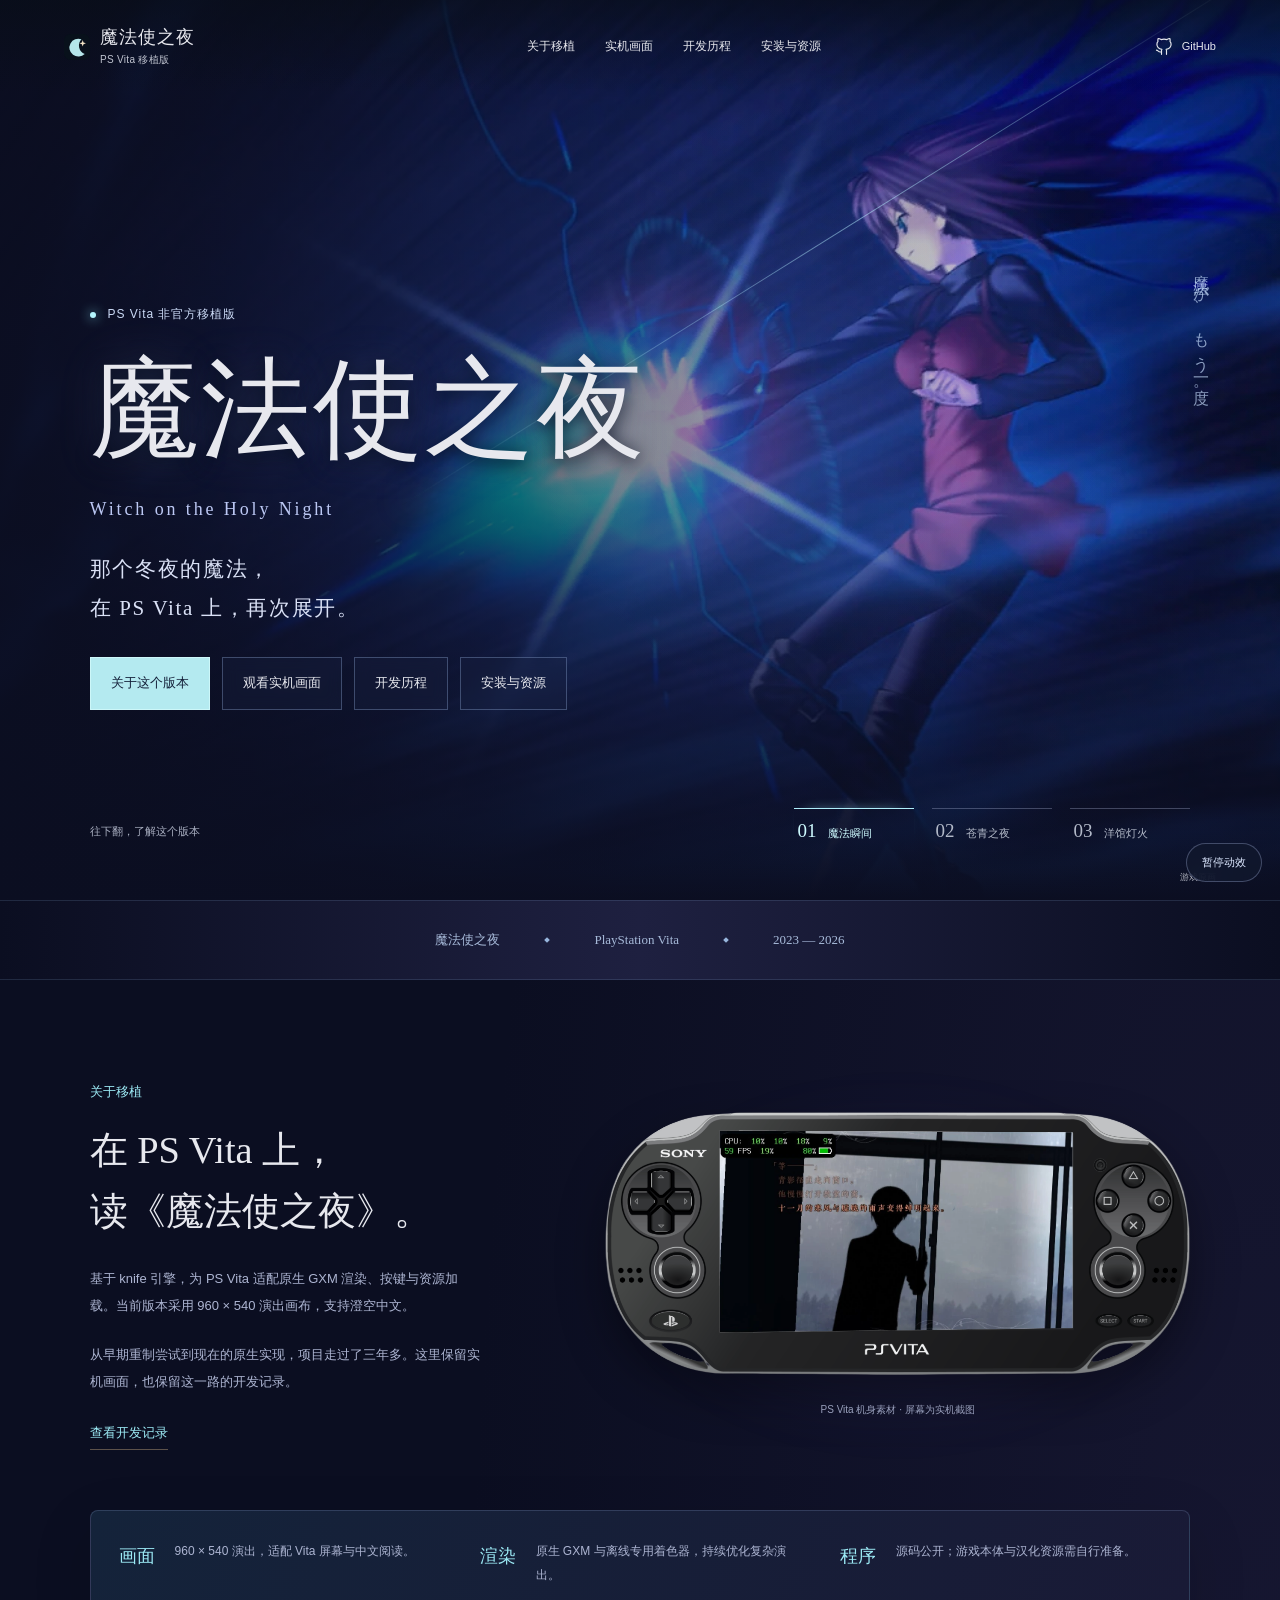
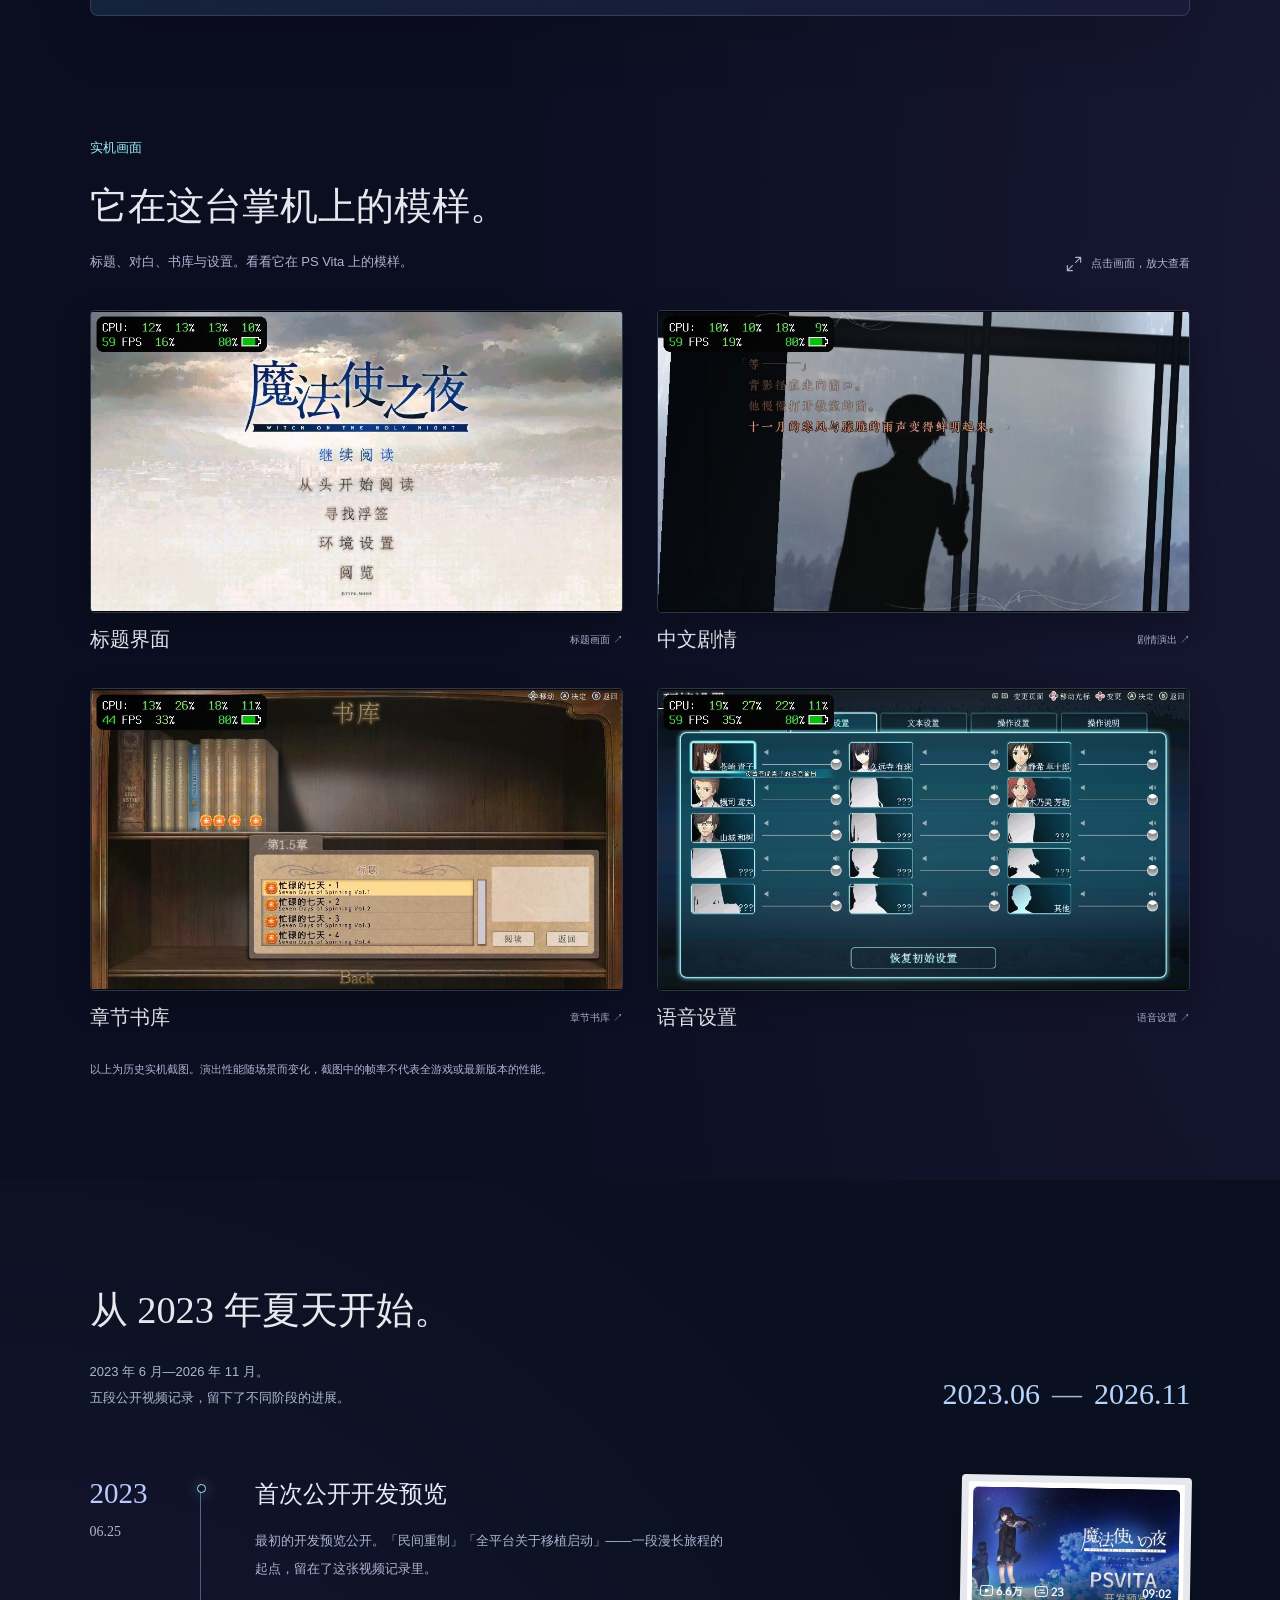
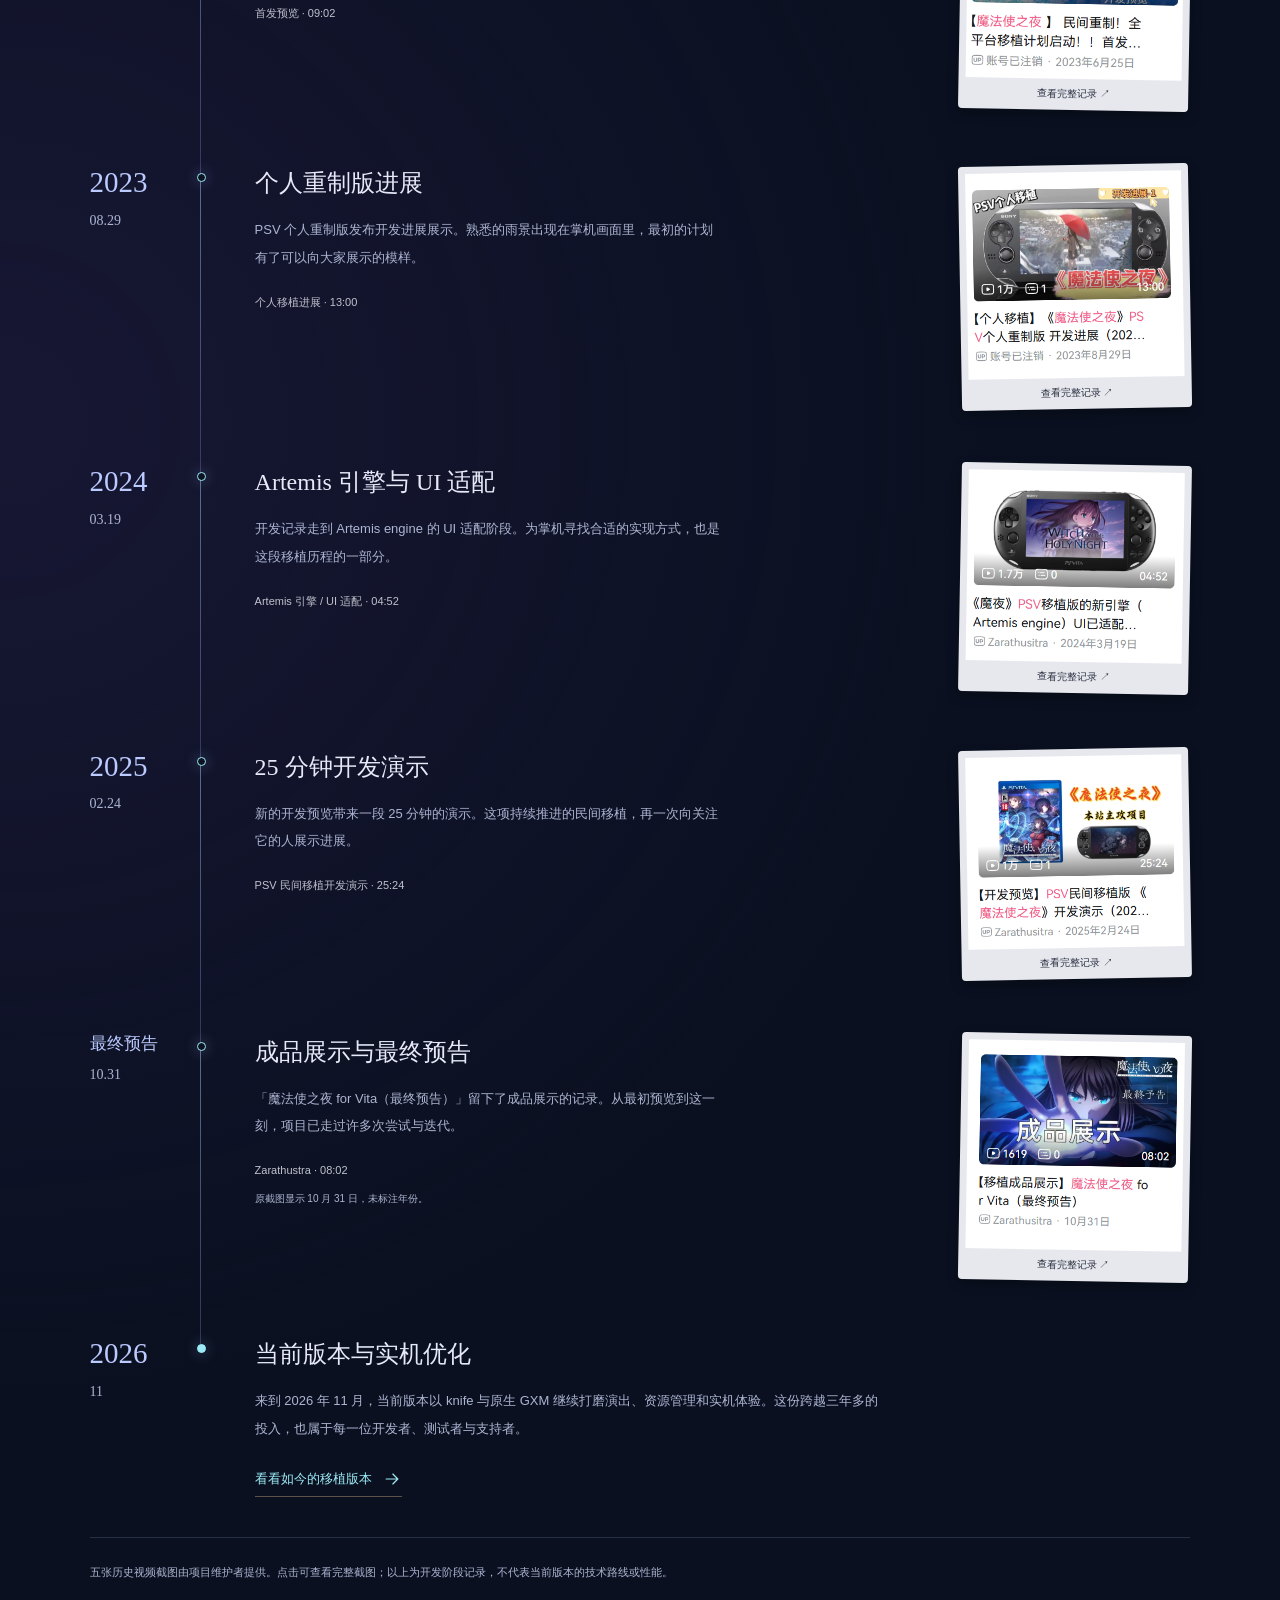
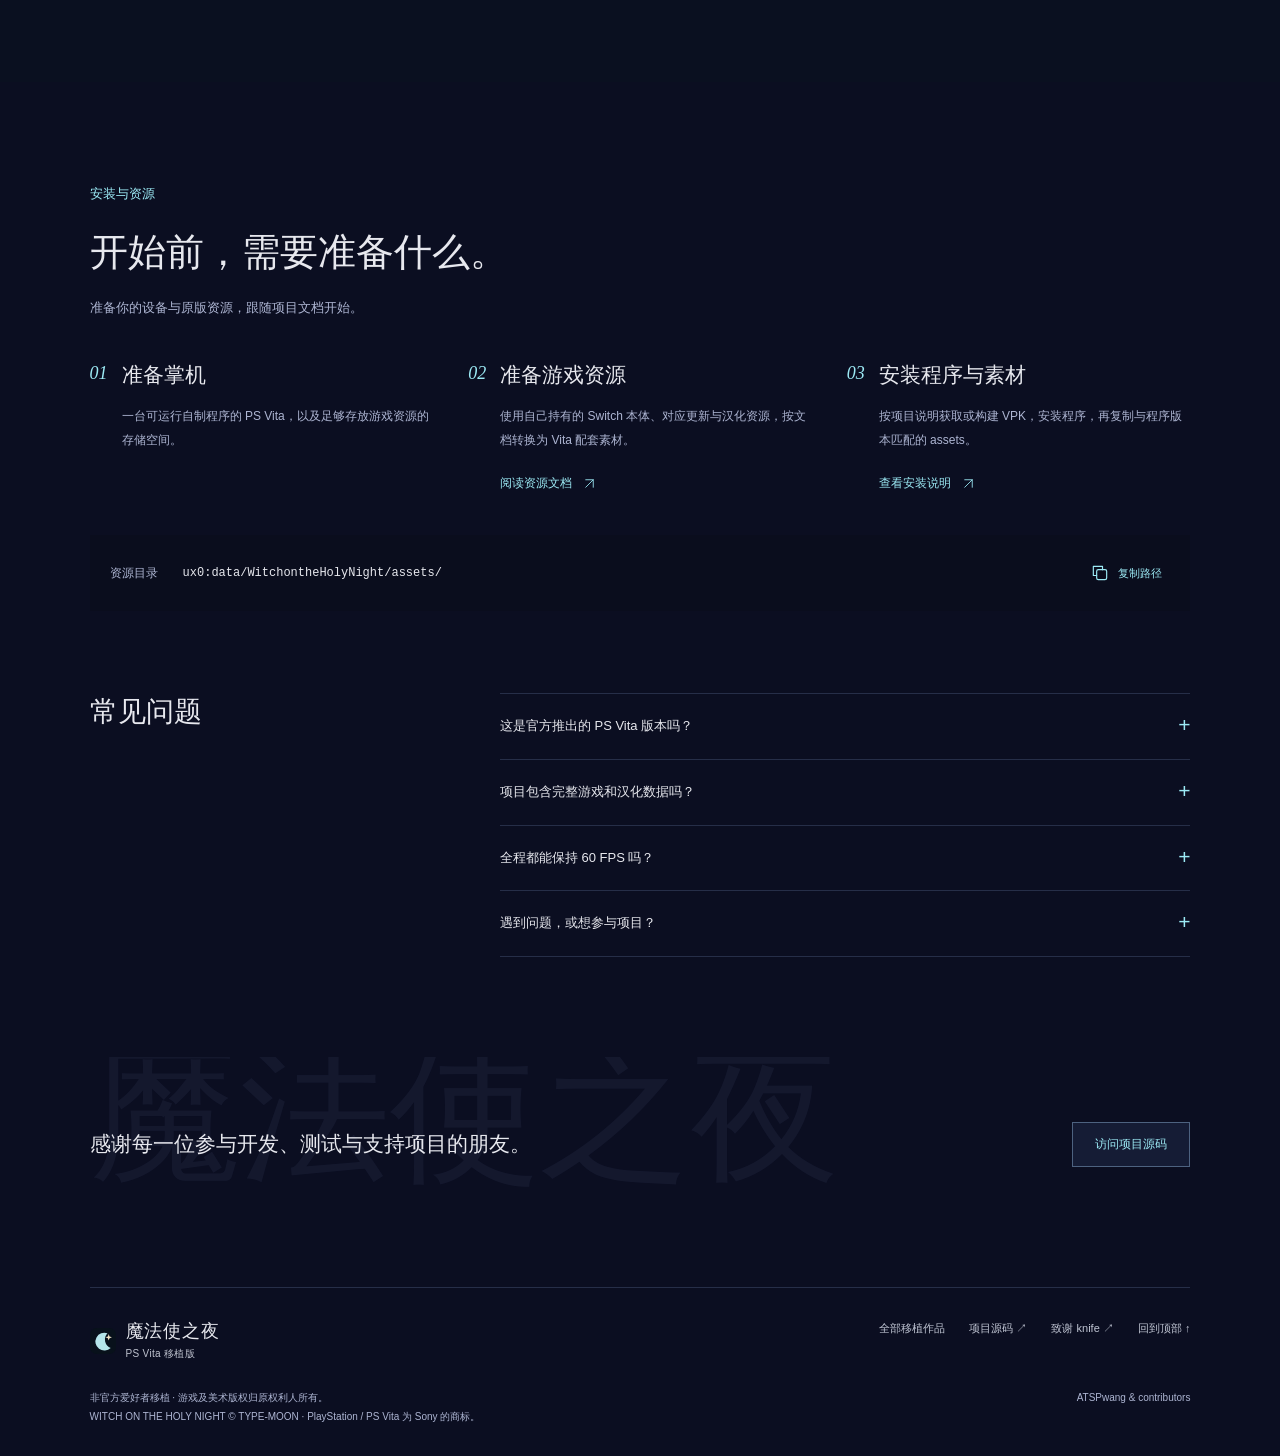
==== commit 0b54dce0: "Redesign exhibitions with cinematic artwork and interactive motion" ====
--- a/mofa-vita/index.html
+++ b/mofa-vita/index.html
@@ -13,11 +13,14 @@
   <meta name="twitter:card" content="summary_large_image">
   <title>魔法使之夜 · PS Vita | 将魔法带回掌心</title>
   <link rel="icon" href="assets/favicon.svg" type="image/svg+xml">
-  <link rel="preload" as="image" href="assets/hero-aoko.webp" fetchpriority="high">
+  <link rel="preload" as="image" href="assets/hero-magic.webp" fetchpriority="high">
   <link rel="stylesheet" href="styles.css">
   <script src="app.js" defer></script>
+  <script src="motion.js" defer></script>
 </head>
 <body>
+  <div class="reading-progress" aria-hidden="true"></div>
+  <button class="motion-toggle" aria-pressed="false" aria-label="暂停页面动效">暂停动效</button>
   <a class="skip-link" href="#main">跳至主要内容</a>
   <svg class="svg-library" xmlns="http://www.w3.org/2000/svg" aria-hidden="true">
     <symbol id="i-arrow" viewBox="0 0 24 24"><path d="M5 12h14m-6-6 6 6-6 6"/></symbol>
@@ -32,107 +35,94 @@
   </svg>
 
   <header class="site-header">
-    <a class="brand" href="#home" aria-label="魔法使之夜 PS Vita 首页"><img src="assets/favicon.svg" width="34" height="34" alt=""><span>魔法使之夜<small>THE VITA PROJECT</small></span></a>
-    <nav class="desktop-nav" aria-label="主导航"><a href="#project">移植计划</a><a href="#gallery">实机画面</a><a href="#history">开发历程</a><a href="#start">开始旅程</a></nav>
+    <a class="brand" href="#home" aria-label="魔法使之夜 PS Vita 首页"><img src="assets/favicon.svg" width="34" height="34" alt=""><span>魔法使之夜<small>PS Vita 移植版</small></span></a>
+    <nav class="desktop-nav" aria-label="主导航"><a href="#project">关于移植</a><a href="#gallery">实机画面</a><a href="#history">开发历程</a><a href="#start">安装与资源</a></nav>
     <a class="header-github" aria-label="GitHub 项目仓库" href="https://github.com/ATSPwang618/mofa-vita" target="_blank" rel="noopener noreferrer"><svg class="icon"><use href="#i-github"/></svg><span>GitHub</span><svg class="icon small"><use href="#i-diagonal"/></svg></a>
     <button class="menu-toggle" aria-label="打开导航" aria-expanded="false" aria-controls="mobile-nav"><span></span><span></span></button>
   </header>
-  <nav id="mobile-nav" class="mobile-nav" aria-label="移动导航" hidden><a href="#project">移植计划 <span>01</span></a><a href="#gallery">实机画面 <span>02</span></a><a href="#history">开发历程 <span>03</span></a><a href="#start">开始旅程 <span>04</span></a></nav>
+  <nav id="mobile-nav" class="mobile-nav" aria-label="移动导航" hidden><a href="#project">关于移植 <span>01</span></a><a href="#gallery">实机画面 <span>02</span></a><a href="#history">开发历程 <span>03</span></a><a href="#start">安装与资源 <span>04</span></a></nav>
 
   <main id="main">
     <section id="home" class="hero" aria-labelledby="hero-title">
-      <div class="hero-art" aria-hidden="true"><img class="hero-image is-active" src="assets/hero-aoko.webp" width="1024" height="614" alt="" fetchpriority="high"><img class="hero-image" data-src="assets/hero-mansion.webp" width="1024" height="614" alt=""><img class="hero-image" data-src="assets/hero-magic.webp" width="1024" height="760" alt=""></div>
-      <div class="hero-shade"></div><div class="stars" aria-hidden="true"></div>
-      <div class="hero-orbit" aria-hidden="true"></div>
+      <div class="hero-art" aria-hidden="true"><img class="hero-image is-active" src="assets/hero-magic.webp" width="1024" height="760" alt="" fetchpriority="high"><img class="hero-image" data-src="assets/hero-aoko.webp" width="1024" height="614" alt=""><img class="hero-image" data-src="assets/hero-mansion.webp" width="1024" height="614" alt=""></div>
+      <div class="hero-shade"></div><canvas class="atmosphere" aria-hidden="true"></canvas><div class="light-ribbon" aria-hidden="true"></div><div class="hero-pointer-light" aria-hidden="true"></div><span class="vertical-note" aria-hidden="true">魔法が、もう一度。</span>
       <div class="hero-content page-width">
-        <div class="eyebrow hero-eyebrow"><span class="live-dot"></span> A FAN-MADE PORT FOR PLAYSTATION VITA</div>
-        <p class="hero-preface">有些故事，值得随身携带。</p>
+        <p class="hero-preface"><span class="signal-dot"></span>PS Vita 非官方移植版</p>
         <h1 id="hero-title">魔法使之夜</h1>
-        <p class="hero-english">WITCH ON THE HOLY NIGHT</p>
-        <div class="edition"><span></span> PS VITA EDITION <span></span></div>
-        <p class="hero-description">将那个魔法之夜，带回掌心。<br>一场为 PS Vita 重新启程的视觉小说之旅。</p>
-        <div class="hero-actions"><a class="button primary" href="#start">开启掌中之旅<svg class="icon"><use href="#i-arrow"/></svg></a><a class="text-link" href="#gallery"><span class="play-icon">▷</span> 看看实机画面</a></div>
-        <div class="hero-tags"><span>原生 GXM</span><i></i><span>960 × 540</span><i></i><span>澄空中文</span></div>
+        <p class="hero-english">Witch on the Holy Night</p><p class="hero-lead">那个冬夜的魔法，<br>在 PS Vita 上，再次展开。</p>
+        <nav class="title-menu" aria-label="探索魔夜移植"><a href="#project">关于这个版本</a><a href="#gallery">观看实机画面</a><a href="#history">开发历程</a><a href="#start">安装与资源</a></nav>
       </div>
       <div class="hero-bottom page-width">
-        <a class="scroll-cue" href="#project"><span class="scroll-line"></span>向下探索 <span>SCROLL TO DISCOVER</span></a>
-        <div class="scene-picker" role="group" aria-label="切换首页原画"><span class="scene-label" aria-live="polite">01 / 苍青之夜</span><button class="scene-button is-active" data-scene="0" aria-label="显示苍青之夜原画" aria-pressed="true"><span>01</span></button><button class="scene-button" data-scene="1" aria-label="显示洋馆灯火原画" aria-pressed="false"><span>02</span></button><button class="scene-button" data-scene="2" aria-label="显示魔法瞬间原画" aria-pressed="false"><span>03</span></button></div>
+        <a class="scroll-cue" href="#project">往下翻，了解这个版本</a>
+        <div class="scene-picker" role="group" aria-label="切换首页原画"><span class="scene-label" aria-live="polite">01 / 魔法瞬间</span><button class="scene-button is-active" data-scene="0" aria-label="显示魔法瞬间原画" aria-pressed="true"><span>01</span><small>魔法瞬间</small></button><button class="scene-button" data-scene="1" aria-label="显示苍青之夜原画" aria-pressed="false"><span>02</span><small>苍青之夜</small></button><button class="scene-button" data-scene="2" aria-label="显示洋馆灯火原画" aria-pressed="false"><span>03</span><small>洋馆灯火</small></button></div>
       </div>
-      <span class="hero-credit">ARTWORK FROM THE GAME · 宣传原画</span>
+      <span class="hero-credit">游戏原画</span>
     </section>
 
-    <div class="spec-strip"><div class="page-width spec-inner"><div><span class="spec-number">960<span> × </span>540</span><span class="spec-label">原生演出画布</span></div><div><span class="spec-number">GXM<span> / </span>Native</span><span class="spec-label">为 Vita 原生构建</span></div><div><span class="spec-number">Open<span> / </span>Source</span><span class="spec-label">让热爱继续生长</span></div><span class="strip-mark" aria-hidden="true">✧</span></div></div>
 
+    <div class="chapter-bridge" aria-hidden="true"><span>魔法使之夜</span><i></i><span>PlayStation Vita</span><i></i><span>2023 — 2026</span></div>
     <section id="project" class="project section-space page-width">
-      <div class="section-kicker reveal"><span>01 / THE PROJECT</span><span class="kicker-line"></span>让经典，再次相遇</div>
       <div class="project-layout">
-        <div class="project-copy reveal"><h2>熟悉的魔法。<br>全新的<span class="accent">掌中舞台。</span></h2><p>洋馆的灯火、冬日的街道，还有那个不曾忘记的夜晚。现在，合上电脑，让故事跟着你出发。</p><p>基于开源 knife 引擎，为 PS Vita 打造原生 GXM 渲染与掌机适配。在小小的屏幕上，认真留住每一幕演出的光影与温度。</p><a class="text-link inline-link" href="https://github.com/ATSPwang618/mofa-vita" target="_blank" rel="noopener noreferrer">了解这个开源移植<svg class="icon"><use href="#i-diagonal"/></svg></a></div>
-        <div class="device-scene reveal">
-          <div class="device-orbit" aria-hidden="true"></div><span class="device-note">A LITTLE MAGIC, IN YOUR HANDS.</span>
-          <div class="vita-photo" role="img" aria-label="PS Vita 机身素材与游戏实机画面的合成展示">
+        <div class="project-copy"><p class="section-label">关于移植</p><h2>在 PS Vita 上，<br>读《魔法使之夜》。</h2><p>基于 knife 引擎，为 PS Vita 适配原生 GXM 渲染、按键与资源加载。当前版本采用 960 × 540 演出画布，支持澄空中文。</p><p>从早期重制尝试到现在的原生实现，项目走过了三年多。这里保留实机画面，也保留这一路的开发记录。</p><a class="text-link inline-link" href="#history">查看开发记录</a></div>
+        <div class="device-scene">
+
+          <div class="vita-photo" data-tilt role="img" aria-label="PS Vita 机身素材与游戏实机画面的合成展示">
             <img class="vita-photo-screen" src="assets/04-story.webp" width="960" height="544" alt="" loading="lazy">
             <img class="vita-photo-frame" src="assets/vita-device.webp" width="1154" height="519" alt="" loading="lazy">
           </div>
           <div class="device-caption"><span class="live-dot"></span>PS Vita 机身素材 · 屏幕为实机截图</div>
         </div>
       </div>
-      <div class="features">
-        <article class="feature reveal"><div class="feature-top"><svg class="icon"><use href="#i-chip"/></svg><span>01</span></div><h3>为这台掌机而生</h3><p>原生 GXM 图形后端，配合离线专用着色器与按材质选路，让每一份图形算力用在演出上。</p><span class="feature-tag">NATIVE GXM RENDERING</span></article>
-        <article class="feature reveal"><div class="feature-top"><svg class="icon"><use href="#i-frame"/></svg><span>02</span></div><h3>小屏幕，大世界</h3><p>960 × 540 演出画布，适配 Vita 屏幕。保留场景构图与中文阅读体验，让故事触手可及。</p><span class="feature-tag">540P VISUAL EXPERIENCE</span></article>
-        <article class="feature reveal"><div class="feature-top"><svg class="icon"><use href="#i-spark"/></svg><span>03</span></div><h3>热爱，是持续的优化</h3><p>从纹理管理到声音缓冲，从实机反馈到体验打磨。开源迭代，让这段旅程走得更远。</p><span class="feature-tag">BUILT WITH CARE</span></article>
-      </div>
+      <dl class="port-details"><div><dt>画面</dt><dd>960 × 540 演出，适配 Vita 屏幕与中文阅读。</dd></div><div><dt>渲染</dt><dd>原生 GXM 与离线专用着色器，持续优化复杂演出。</dd></div><div><dt>程序</dt><dd>源码公开；游戏本体与汉化资源需自行准备。</dd></div></dl>
     </section>
 
-    <section class="interlude" aria-label="故事氛围"><img src="assets/story-mansion.webp" width="1024" height="614" alt="夕光中，树木环绕的洋馆" loading="lazy"><div class="interlude-shade"></div><div class="interlude-copy reveal"><span class="eyebrow">BEYOND THE SCREEN, INTO THE NIGHT.</span><p>日常的尽头，<br>是魔法开始的地方。</p><span class="interlude-rule"></span><small>一方小小屏幕，装下整个冬夜。</small></div><span class="image-note">游戏美术 · 非实机截图</span></section>
 
     <section id="gallery" class="gallery section-space page-width">
-      <div class="section-kicker reveal"><span>02 / ON THE DEVICE</span><span class="kicker-line"></span>真实的掌机体验</div>
-      <div class="section-heading reveal"><div><h2>每一帧，都有<span class="accent">故事。</span></h2><p>标题、对白、书库与设置。看看它在 PS Vita 上的模样。</p></div><span class="gallery-hint"><svg class="icon"><use href="#i-expand"/></svg>点击画面，放大查看</span></div>
+      <div class="section-heading"><div><p class="section-label">实机画面</p><h2>它在这台掌机上的模样。</h2><p>标题、对白、书库与设置。看看它在 PS Vita 上的模样。</p></div><span class="gallery-hint"><svg class="icon"><use href="#i-expand"/></svg>点击画面，放大查看</span></div>
       <div class="gallery-grid">
-        <button class="gallery-item reveal" data-gallery="0" aria-label="放大：标题画面"><div class="gallery-image"><img src="assets/01-title.webp" width="960" height="544" alt="魔法使之夜在 PS Vita 上的标题界面" loading="lazy"><span class="image-expand"><svg class="icon"><use href="#i-expand"/></svg></span></div><span class="gallery-caption"><span><small>01 / A NEW BEGINNING</small>熟悉的开始</span><span>标题画面 ↗</span></span></button>
-        <button class="gallery-item reveal" data-gallery="1" aria-label="放大：剧情画面"><div class="gallery-image"><img src="assets/04-story.webp" width="960" height="544" alt="PS Vita 上的洋馆剧情和澄空中文对白" loading="lazy"><span class="image-expand"><svg class="icon"><use href="#i-expand"/></svg></span></div><span class="gallery-caption"><span><small>02 / THE STORY UNFOLDS</small>沉浸于字里行间</span><span>剧情演出 ↗</span></span></button>
-        <button class="gallery-item reveal" data-gallery="2" aria-label="放大：书库界面"><div class="gallery-image"><img src="assets/03-archive.webp" width="960" height="544" alt="PS Vita 上的章节书库界面" loading="lazy"><span class="image-expand"><svg class="icon"><use href="#i-expand"/></svg></span></div><span class="gallery-caption"><span><small>03 / MEMORIES TO KEEP</small>重访那些瞬间</span><span>章节书库 ↗</span></span></button>
-        <button class="gallery-item reveal" data-gallery="3" aria-label="放大：语音设置"><div class="gallery-image"><img src="assets/02-voices.webp" width="960" height="544" alt="PS Vita 上的角色语音设置界面" loading="lazy"><span class="image-expand"><svg class="icon"><use href="#i-expand"/></svg></span></div><span class="gallery-caption"><span><small>04 / MAKE IT YOURS</small>找到你的阅读节奏</span><span>语音设置 ↗</span></span></button>
+        <button class="gallery-item" data-tilt data-gallery="0" aria-label="放大：标题画面"><div class="gallery-image"><img src="assets/01-title.webp" width="960" height="544" alt="魔法使之夜在 PS Vita 上的标题界面" loading="lazy"><span class="image-expand"><svg class="icon"><use href="#i-expand"/></svg></span></div><span class="gallery-caption"><span>标题界面</span><span>标题画面 ↗</span></span></button>
+        <button class="gallery-item" data-tilt data-gallery="1" aria-label="放大：剧情画面"><div class="gallery-image"><img src="assets/04-story.webp" width="960" height="544" alt="PS Vita 上的洋馆剧情和澄空中文对白" loading="lazy"><span class="image-expand"><svg class="icon"><use href="#i-expand"/></svg></span></div><span class="gallery-caption"><span>中文剧情</span><span>剧情演出 ↗</span></span></button>
+        <button class="gallery-item" data-tilt data-gallery="2" aria-label="放大：书库界面"><div class="gallery-image"><img src="assets/03-archive.webp" width="960" height="544" alt="PS Vita 上的章节书库界面" loading="lazy"><span class="image-expand"><svg class="icon"><use href="#i-expand"/></svg></span></div><span class="gallery-caption"><span>章节书库</span><span>章节书库 ↗</span></span></button>
+        <button class="gallery-item" data-tilt data-gallery="3" aria-label="放大：语音设置"><div class="gallery-image"><img src="assets/02-voices.webp" width="960" height="544" alt="PS Vita 上的角色语音设置界面" loading="lazy"><span class="image-expand"><svg class="icon"><use href="#i-expand"/></svg></span></div><span class="gallery-caption"><span>语音设置</span><span>语音设置 ↗</span></span></button>
       </div>
       <p class="gallery-footnote">以上为历史实机截图。演出性能随场景而变化，截图中的帧率不代表全游戏或最新版本的性能。</p>
     </section>
 
     <section id="history" class="history-section section-space" aria-labelledby="history-title">
       <div class="page-width">
-        <div class="section-kicker"><span>03 / 开发历程</span><span class="kicker-line"></span>从一个念头，到掌中的故事</div>
         <div class="history-heading">
-          <div><h2 id="history-title">三年多，只为这一场重逢。</h2><p>从 2023 年 6 月到 2026 年 11 月。一次次预览、演示与打磨，<br>把「在 Vita 上读到这个故事」的想法，一点点变成现实。</p></div>
+          <div><h2 id="history-title">从 2023 年夏天开始。</h2><p>2023 年 6 月—2026 年 11 月。<br>五段公开视频记录，留下了不同阶段的进展。</p></div>
           <p class="history-range"><time datetime="2023-06">2023.06</time><span>—</span><time datetime="2026-11">2026.11</time></p>
         </div>
         <ol class="history-timeline">
           <li class="history-entry">
             <div class="history-date"><time datetime="2023-06-25"><strong>2023</strong>06.25</time></div>
-            <div class="history-milestone"><h3>故事，从这里启程</h3><p>最初的开发预览公开。「民间重制」「全平台移植计划启动」——一段漫长旅程的起点，留在了这张视频记录里。</p><span class="history-caption">首发预览 · 09:02</span></div>
-            <a class="history-evidence" href="assets/history-1.webp" target="_blank" rel="noopener" aria-label="查看历史截图：2023年6月开发预览"><img src="assets/history-1.webp" width="371" height="337" alt="2023年6月25日：魔法使之夜民间重制、全平台移植计划启动的视频记录" loading="lazy"><span>查看完整记录 ↗</span></a>
+            <div class="history-milestone"><h3>首次公开开发预览</h3><p>最初的开发预览公开。「民间重制」「全平台关于移植启动」——一段漫长旅程的起点，留在了这张视频记录里。</p><span class="history-caption">首发预览 · 09:02</span></div>
+            <a class="history-evidence" href="assets/history-1.webp" target="_blank" rel="noopener" aria-label="查看历史截图：2023年6月开发预览"><img src="assets/history-1.webp" width="371" height="337" alt="2023年6月25日：魔法使之夜民间重制、全平台关于移植启动的视频记录" loading="lazy"><span>查看完整记录 ↗</span></a>
           </li>
           <li class="history-entry">
             <div class="history-date"><time datetime="2023-08-29"><strong>2023</strong>08.29</time></div>
-            <div class="history-milestone"><h3>让想法，成为看得见的进展</h3><p>PSV 个人重制版发布开发进展展示。熟悉的雨景出现在掌机画面里，最初的计划有了可以向大家展示的模样。</p><span class="history-caption">个人移植进展 · 13:00</span></div>
+            <div class="history-milestone"><h3>个人重制版进展</h3><p>PSV 个人重制版发布开发进展展示。熟悉的雨景出现在掌机画面里，最初的计划有了可以向大家展示的模样。</p><span class="history-caption">个人移植进展 · 13:00</span></div>
             <a class="history-evidence" href="assets/history-2.webp" target="_blank" rel="noopener" aria-label="查看历史截图：2023年8月开发进展"><img src="assets/history-2.webp" width="389" height="371" alt="2023年8月29日：魔法使之夜 PSV 个人重制版开发进展的视频记录" loading="lazy"><span>查看完整记录 ↗</span></a>
           </li>
           <li class="history-entry">
             <div class="history-date"><time datetime="2024-03-19"><strong>2024</strong>03.19</time></div>
-            <div class="history-milestone"><h3>探索新的引擎路线</h3><p>开发记录走到 Artemis engine 的 UI 适配阶段。为掌机寻找合适的实现方式，也是这段移植历程的一部分。</p><span class="history-caption">Artemis 引擎 / UI 适配 · 04:52</span></div>
+            <div class="history-milestone"><h3>Artemis 引擎与 UI 适配</h3><p>开发记录走到 Artemis engine 的 UI 适配阶段。为掌机寻找合适的实现方式，也是这段移植历程的一部分。</p><span class="history-caption">Artemis 引擎 / UI 适配 · 04:52</span></div>
             <a class="history-evidence" href="assets/history-3.webp" target="_blank" rel="noopener" aria-label="查看历史截图：2024年Artemis界面适配"><img src="assets/history-3.webp" width="382" height="338" alt="2024年3月19日：魔夜 PSV 移植版新引擎 Artemis engine UI 适配的视频记录，发布者 Zarathustra" loading="lazy"><span>查看完整记录 ↗</span></a>
           </li>
           <li class="history-entry">
             <div class="history-date"><time datetime="2025-02-24"><strong>2025</strong>02.24</time></div>
-            <div class="history-milestone"><h3>继续打磨，继续展示</h3><p>新的开发预览带来一段 25 分钟的演示。这项持续推进的民间移植，再一次向关注它的人展示进展。</p><span class="history-caption">PSV 民间移植开发演示 · 25:24</span></div>
+            <div class="history-milestone"><h3>25 分钟开发演示</h3><p>新的开发预览带来一段 25 分钟的演示。这项持续推进的民间移植，再一次向关注它的人展示进展。</p><span class="history-caption">PSV 民间移植开发演示 · 25:24</span></div>
             <a class="history-evidence" href="assets/history-4.webp" target="_blank" rel="noopener" aria-label="查看历史截图：2025年开发演示"><img src="assets/history-4.webp" width="392" height="349" alt="2025年2月24日：魔法使之夜 PSV 民间移植版开发演示的视频记录" loading="lazy"><span>查看完整记录 ↗</span></a>
           </li>
           <li class="history-entry">
             <div class="history-date"><strong class="history-phase">最终预告</strong><span>10.31</span></div>
-            <div class="history-milestone"><h3>从开发预览，走向成品展示</h3><p>「魔法使之夜 for Vita（最终预告）」留下了成品展示的记录。从最初预览到这一刻，项目已走过许多次尝试与迭代。</p><span class="history-caption">Zarathustra · 08:02</span><small class="history-date-note">原截图显示 10 月 31 日，未标注年份。</small></div>
+            <div class="history-milestone"><h3>成品展示与最终预告</h3><p>「魔法使之夜 for Vita（最终预告）」留下了成品展示的记录。从最初预览到这一刻，项目已走过许多次尝试与迭代。</p><span class="history-caption">Zarathustra · 08:02</span><small class="history-date-note">原截图显示 10 月 31 日，未标注年份。</small></div>
             <a class="history-evidence" href="assets/history-5.webp" target="_blank" rel="noopener" aria-label="查看历史截图：成品展示最终预告"><img src="assets/history-5.webp" width="390" height="378" alt="10月31日：Zarathustra 发布的魔法使之夜 for Vita 最终预告，截图未标注年份" loading="lazy"><span>查看完整记录 ↗</span></a>
           </li>
           <li class="history-entry history-present">
             <div class="history-date"><time datetime="2026-11"><strong>2026</strong>11</time></div>
-            <div class="history-milestone"><h3>魔法，终于来到掌心</h3><p>来到 2026 年 11 月，当前版本以 knife 与原生 GXM 继续打磨演出、资源管理和实机体验。这份跨越三年多的投入，也属于每一位开发者、测试者与支持者。</p><a class="text-link inline-link" href="#project">看看如今的移植版本<svg class="icon"><use href="#i-arrow"/></svg></a></div>
+            <div class="history-milestone"><h3>当前版本与实机优化</h3><p>来到 2026 年 11 月，当前版本以 knife 与原生 GXM 继续打磨演出、资源管理和实机体验。这份跨越三年多的投入，也属于每一位开发者、测试者与支持者。</p><a class="text-link inline-link" href="#project">看看如今的移植版本<svg class="icon"><use href="#i-arrow"/></svg></a></div>
           </li>
         </ol>
         <p class="history-footnote">五张历史视频截图由项目维护者提供。点击可查看完整截图；以上为开发阶段记录，不代表当前版本的技术路线或性能。</p>
@@ -140,15 +130,14 @@
     </section>
 
     <section id="start" class="start-section section-space"><div class="page-width">
-      <div class="section-kicker reveal"><span>04 / YOUR JOURNEY</span><span class="kicker-line"></span>让故事，从这里继续</div>
-      <div class="section-heading reveal"><div><h2>准备好，<span class="accent">赴一场魔法之约。</span></h2><p>准备你的设备与原版资源，跟随项目文档开始。</p></div><span class="platform-pill"><span class="live-dot"></span>PS VITA HOMEBREW</span></div>
+      <div class="section-heading"><div><p class="section-label">安装与资源</p><h2>开始前，需要准备什么。</h2><p>准备你的设备与原版资源，跟随项目文档开始。</p></div></div>
       <div class="steps">
-        <article class="step reveal"><span class="step-number">01</span><h3>准备掌机</h3><p>一台可运行自制程序的 PS Vita，以及足够存放游戏资源的存储空间。</p><span class="step-footer">你的掌中舞台</span></article>
-        <article class="step reveal"><span class="step-number">02</span><h3>准备游戏资源</h3><p>使用自己持有的 Switch 本体、对应更新与汉化资源，按文档转换为 Vita 配套素材。</p><a class="step-footer" href="https://github.com/ATSPwang618/mofa-vita/blob/perf/render/doc/10-Switch%E5%8E%9F%E7%89%88%E8%B5%84%E6%BA%90%E6%8F%90%E5%8F%96.md" target="_blank" rel="noopener noreferrer">阅读资源文档 <svg class="icon small"><use href="#i-diagonal"/></svg></a></article>
-        <article class="step reveal"><span class="step-number">03</span><h3>安装，开启旅程</h3><p>按项目说明获取或构建 VPK，安装程序，再复制与程序版本匹配的 assets。</p><a class="step-footer" href="https://github.com/ATSPwang618/mofa-vita/blob/perf/render/doc/08-%E7%B4%A0%E6%9D%90%E4%B8%8E%E5%AE%89%E8%A3%85.md" target="_blank" rel="noopener noreferrer">查看安装说明 <svg class="icon small"><use href="#i-diagonal"/></svg></a></article>
+        <article class="step"><span class="step-number">01</span><h3>准备掌机</h3><p>一台可运行自制程序的 PS Vita，以及足够存放游戏资源的存储空间。</p></article>
+        <article class="step"><span class="step-number">02</span><h3>准备游戏资源</h3><p>使用自己持有的 Switch 本体、对应更新与汉化资源，按文档转换为 Vita 配套素材。</p><a class="step-footer" href="https://github.com/ATSPwang618/mofa-vita/blob/perf/render/doc/10-Switch%E5%8E%9F%E7%89%88%E8%B5%84%E6%BA%90%E6%8F%90%E5%8F%96.md" target="_blank" rel="noopener noreferrer">阅读资源文档 <svg class="icon small"><use href="#i-diagonal"/></svg></a></article>
+        <article class="step"><span class="step-number">03</span><h3>安装程序与素材</h3><p>按项目说明获取或构建 VPK，安装程序，再复制与程序版本匹配的 assets。</p><a class="step-footer" href="https://github.com/ATSPwang618/mofa-vita/blob/perf/render/doc/08-%E7%B4%A0%E6%9D%90%E4%B8%8E%E5%AE%89%E8%A3%85.md" target="_blank" rel="noopener noreferrer">查看安装说明 <svg class="icon small"><use href="#i-diagonal"/></svg></a></article>
       </div>
-      <div class="path-bar reveal"><span>资源目录</span><code>ux0:data/WitchontheHolyNight/assets/</code><button id="copy-path" aria-label="复制资源目录"><svg class="icon"><use href="#i-copy"/></svg><span>复制路径</span></button></div><p id="copy-feedback" class="copy-feedback" role="status" aria-live="polite"></p>
-      <div class="faq-layout"><div class="faq-intro reveal"><span class="eyebrow">BEFORE THE FIRST PAGE</span><h3>出发前，<br>你可能想知道。</h3></div><div class="faq reveal">
+      <div class="path-bar"><span>资源目录</span><code>ux0:data/WitchontheHolyNight/assets/</code><button id="copy-path" aria-label="复制资源目录"><svg class="icon"><use href="#i-copy"/></svg><span>复制路径</span></button></div><p id="copy-feedback" class="copy-feedback" role="status" aria-live="polite"></p>
+      <div class="faq-layout"><div class="faq-intro"><h3>常见问题</h3></div><div class="faq">
         <details><summary>这是官方推出的 PS Vita 版本吗？<span>+</span></summary><p>这是由爱好者开发的非官方开源移植项目，基于 AuroraWright/knife 引擎。与 TYPE-MOON、Sony 及原作发行方无隶属关系。</p></details>
         <details><summary>项目包含完整游戏和汉化数据吗？<span>+</span></summary><p>不包含。源码仓库和 VPK 提供引擎与程序，游戏本体、字体、音视频及汉化资源需要自行准备。程序需要匹配版本的转换资源包。</p></details>
         <details><summary>全程都能保持 60 FPS 吗？<span>+</span></summary><p>不能保证。实际帧率受到演出复杂度、图层与特效负载影响。项目持续优化重场景，最新状态与已知限制请以仓库文档和对应版本实机记录为准。</p></details>
@@ -156,10 +145,10 @@
       </div></div>
     </div></section>
 
-    <section class="closing page-width"><div class="closing-star" aria-hidden="true">✧</div><span class="eyebrow reveal">MADE BY FANS. CARRIED BY PASSION.</span><h2 class="reveal">让魔法，<br class="mobile-only">在掌心继续。</h2><p class="reveal">献给仍然热爱 PS Vita，也热爱这个故事的你。</p><a class="button primary reveal" href="https://github.com/ATSPwang618/mofa-vita" target="_blank" rel="noopener noreferrer"><svg class="icon"><use href="#i-github"/></svg>前往项目仓库<svg class="icon"><use href="#i-diagonal"/></svg></a><span class="closing-signature">MOFA / VITA</span></section>
+    <section class="project-end page-width"><span class="end-mark" aria-hidden="true">魔法使之夜</span><p>感谢每一位参与开发、测试与支持项目的朋友。</p><a href="https://github.com/ATSPwang618/mofa-vita" target="_blank" rel="noopener noreferrer">访问项目源码</a></section>
   </main>
 
-  <footer class="site-footer page-width"><div class="footer-top"><a class="brand" href="#home"><img src="assets/favicon.svg" width="30" height="30" alt=""><span>魔法使之夜<small>THE VITA PROJECT</small></span></a><div><a href="../">全部移植作品</a><a href="https://github.com/ATSPwang618/mofa-vita" target="_blank" rel="noopener noreferrer">项目源码 ↗</a><a href="https://github.com/AuroraWright/knife" target="_blank" rel="noopener noreferrer">致谢 knife ↗</a><a href="#home">回到顶部 ↑</a></div></div><div class="footer-bottom"><p>非官方爱好者移植 · 游戏及美术版权归原权利人所有。<br>WITCH ON THE HOLY NIGHT © TYPE-MOON · PlayStation / PS Vita 为 Sony 的商标。</p><span>PORT BY ATSPwang & CONTRIBUTORS<br><span class="footer-love">CRAFTED FOR A LITTLE HANDHELD.</span></span></div></footer>
+  <footer class="site-footer page-width"><div class="footer-top"><a class="brand" href="#home"><img src="assets/favicon.svg" width="30" height="30" alt=""><span>魔法使之夜<small>PS Vita 移植版</small></span></a><div><a href="../">全部移植作品</a><a href="https://github.com/ATSPwang618/mofa-vita" target="_blank" rel="noopener noreferrer">项目源码 ↗</a><a href="https://github.com/AuroraWright/knife" target="_blank" rel="noopener noreferrer">致谢 knife ↗</a><a href="#home">回到顶部 ↑</a></div></div><div class="footer-bottom"><p>非官方爱好者移植 · 游戏及美术版权归原权利人所有。<br>WITCH ON THE HOLY NIGHT © TYPE-MOON · PlayStation / PS Vita 为 Sony 的商标。</p><span>ATSPwang &amp; contributors</span></div></footer>
 
   <dialog id="lightbox" aria-labelledby="lightbox-title"><div class="lightbox-bar"><span id="lightbox-title">实机画面</span><button id="lightbox-close" aria-label="关闭大图"><svg class="icon"><use href="#i-close"/></svg></button></div><img id="lightbox-image" src="assets/01-title.webp" width="960" height="544" alt=""><div class="lightbox-controls"><button id="lightbox-prev" aria-label="上一张实机截图">←</button><span id="lightbox-count" aria-live="polite">01 / 04</span><button id="lightbox-next" aria-label="下一张实机截图">→</button></div></dialog>
 </body>
--- a/mofa-vita/styles.css
+++ b/mofa-vita/styles.css
@@ -1,50 +1,32 @@
 @charset "UTF-8";
-:root{color-scheme:dark;--bg:#08111b;--panel:#0d1824;--text:#edf1f2;--muted:#9caab8;--accent:#abdfe0;--line:rgba(166,191,209,.17);--serif:"Songti SC","Noto Serif CJK SC","Source Han Serif SC","SimSun",Georgia,serif;--sans:Inter,"Segoe UI","PingFang SC","Microsoft YaHei",sans-serif}
-*{box-sizing:border-box}html{scroll-behavior:smooth;scroll-padding-top:100px}body{margin:0;background:var(--bg);color:var(--text);font-family:var(--sans);font-size:15px;line-height:1.8;-webkit-font-smoothing:antialiased}a{color:inherit;text-decoration:none}button{font:inherit;color:inherit;cursor:pointer}button,a{-webkit-tap-highlight-color:transparent}button{border:0}img{display:block;max-width:100%}::selection{background:#abdfe0;color:#08111b}:focus-visible{outline:2px solid var(--accent);outline-offset:6px}.icon{width:22px;height:22px;fill:none;stroke:currentColor;stroke-width:1.4;stroke-linecap:round;stroke-linejoin:round;flex-shrink:0}.icon.small{width:16px;height:16px}.svg-library{position:absolute;width:0;height:0;overflow:hidden}.page-width{width:min(1240px,86%);margin-inline:auto}.section-space{padding-block:112px}.eyebrow{font-size:10px;font-weight:500;letter-spacing:.23em;color:var(--accent)}h1,h2,h3,p{margin:0}h2{font-family:var(--serif);font-size:clamp(32px,3.2vw,46px);font-weight:400;line-height:1.65;letter-spacing:.035em}.accent{color:var(--accent)}.skip-link{position:fixed;top:8px;left:10px;z-index:200;background:var(--accent);color:var(--bg);padding:10px 20px;transform:translateY(-150%)}.skip-link:focus{transform:none}
-.site-header{height:88px;padding:0 5%;display:flex;align-items:center;justify-content:space-between;position:absolute;top:0;left:0;width:100%;z-index:30;border-bottom:1px solid rgba(197,214,226,.12)}.brand{display:flex;align-items:center;gap:12px;flex-shrink:0}.brand>span{font-family:var(--serif);font-size:19px;letter-spacing:.13em;line-height:1.5}.brand small{display:block;font-family:var(--sans);font-size:8px;letter-spacing:.2em;color:var(--muted);margin-top:3px}.brand img{opacity:.9}.desktop-nav{display:flex;gap:40px;font-size:12px;letter-spacing:.08em;color:#d0d8e0}.desktop-nav a{position:relative;padding:14px 0}.desktop-nav a:after{content:"";height:1px;background:var(--accent);position:absolute;left:0;bottom:5px;width:0;transition:width .25s}.desktop-nav a:hover:after{width:100%}.header-github{display:flex;align-items:center;gap:10px;font-size:12px;border:1px solid #8da0b340;padding:7px 15px;border-radius:4px;transition:background .2s}.header-github:hover{background:#a1cfdf14}.menu-toggle,.mobile-nav{display:none}
-.hero{height:clamp(820px,94svh,960px);min-height:820px;position:relative;overflow:hidden;background:#142039}.hero-art,.hero-image,.hero-shade{position:absolute;inset:0;width:100%;height:100%}.hero-art{left:20%;width:80%}.hero-image{object-fit:cover;object-position:65% 38%;opacity:0;transition:opacity 1.1s,transform 1.8s;transform:scale(1.035)}.hero-image.is-active{opacity:1;transform:scale(1)}.hero-image:nth-child(2){object-position:60% 50%}.hero-image:nth-child(3){object-position:64% 40%}.hero-shade{background:linear-gradient(90deg,#08111b 0%,#08111bf5 17%,#08111bcb 32%,#08111b45 57%,#08111b05 80%),linear-gradient(0deg,#08111b 0%,#08111b55 13%,transparent 42%,#09101a66 100%)}.hero-content{position:relative;z-index:3;padding-top:clamp(164px,22vh,230px);pointer-events:none}.hero-content a{pointer-events:auto}.hero-eyebrow{display:flex;align-items:center;gap:10px;font-size:9px;letter-spacing:.19em;margin-bottom:34px}.live-dot{display:inline-block;width:5px;height:5px;background:var(--accent);border-radius:50%;box-shadow:0 0 12px #b1edeb80;flex-shrink:0}.hero-preface{font-size:13px;letter-spacing:.3em;color:#c3cdd5;margin-bottom:13px}.hero h1{font-family:var(--serif);font-size:clamp(64px,7.3vw,106px);font-weight:400;letter-spacing:.035em;line-height:1.35;text-shadow:0 0 40px #b0ecff12;white-space:nowrap}.hero-english{font-family:Georgia,serif;font-size:clamp(10px,1.1vw,14px);letter-spacing:.35em;margin-top:6px;color:#c5cfdc}.edition{display:flex;gap:15px;align-items:center;font-size:10px;letter-spacing:.32em;color:var(--accent);margin-top:22px}.edition>span{width:23px;height:1px;background:#abdfe05c}.hero-description{font-size:14px;font-weight:300;color:#bbc7d3;line-height:2.1;letter-spacing:.05em;margin-top:28px}.hero-actions{display:flex;gap:28px;align-items:center;margin-top:31px}.button{display:inline-flex;align-items:center;justify-content:center;gap:26px;min-height:52px;padding:0 25px;font-size:13px;letter-spacing:.04em;border-radius:3px;transition:transform .25s,background .25s,box-shadow .25s}.primary{background:var(--accent);color:#10222c;border:1px solid #c2eeee;box-shadow:0 0 28px #80d4df0c}.primary:hover{background:#c7f0ef;transform:translateY(-2px);box-shadow:0 0 28px #80d4df22}.text-link{display:inline-flex;align-items:center;gap:12px;font-size:12px;color:#cbd7df;transition:color .2s}.text-link:hover{color:var(--accent)}.play-icon{width:30px;height:30px;border:1px solid #d0e5f04a;border-radius:50%;display:grid;place-items:center;font-size:15px;padding-left:2px}.hero-tags{display:flex;align-items:center;gap:15px;margin-top:25px;font-size:10px;letter-spacing:.07em;color:#8a9daf}.hero-tags i{width:2px;height:2px;border-radius:50%;background:#6b8198}.hero-bottom{position:absolute;bottom:53px;left:7%;display:flex;justify-content:space-between;align-items:center;z-index:5}.scroll-cue{display:flex;align-items:center;gap:14px;font-size:10px;letter-spacing:.08em;color:#b4c1cc}.scroll-cue>span:last-child{font-size:8px;color:#6f869b;letter-spacing:.16em}.scroll-line{height:34px;width:1px;background:linear-gradient(transparent,#c3e6ed);position:relative}.scroll-line:after{content:"";position:absolute;width:3px;height:6px;background:var(--accent);left:-1px;animation:scroll-cue 2.5s ease-in-out infinite}.scene-picker{display:flex;align-items:center;gap:9px}.scene-label{margin-right:16px;font-size:10px;letter-spacing:.14em;color:#c4cfda}.scene-button{background:transparent;border-top:1px solid #6c81957a;padding:8px 10px 0;font-size:10px;color:#8294a5;min-height:35px;transition:all .3s}.scene-button.is-active{color:var(--accent);border-color:var(--accent);border-top-width:2px}.scene-button:hover{color:white;border-color:white}.hero-credit{position:absolute;bottom:17px;right:5%;font-size:8px;letter-spacing:.13em;color:#72869c}.hero-orbit{position:absolute;width:620px;height:620px;border:1px solid #beeaff0b;border-radius:50%;left:-320px;top:200px;pointer-events:none}.stars{position:absolute;inset:0;pointer-events:none}.star{position:absolute;width:2px;height:2px;background:#d6eeff;border-radius:50%;animation:float-star var(--duration) ease-in-out infinite alternate;opacity:.25;box-shadow:0 0 6px #b5f2ff}.spec-strip{border-top:1px solid var(--line);border-bottom:1px solid var(--line);background:#0b1420}.spec-inner{min-height:127px;display:grid;grid-template-columns:1.05fr 1.2fr 1.2fr 40px;align-items:center;gap:40px}.spec-inner>div{display:flex;align-items:center;gap:23px}.spec-number{font-family:Georgia,serif;font-size:27px;font-weight:400;white-space:nowrap}.spec-number>span{font-size:18px;color:#596c7e}.spec-label{font-size:10px;color:#8f9ca9;letter-spacing:.09em}.strip-mark{color:var(--accent);font-size:35px}
-.section-kicker{display:flex;align-items:center;gap:19px;color:#8e9fae;font-size:11px;letter-spacing:.1em;margin-bottom:46px}.section-kicker>span:first-child{color:var(--accent);font-size:10px;letter-spacing:.18em}.kicker-line{width:48px;height:1px;background:var(--line)}.project-layout{display:grid;grid-template-columns:1fr 1.25fr;gap:70px;align-items:center}.project-copy>p{font-size:13px;color:var(--muted);line-height:2.1;margin-top:20px;max-width:400px}.inline-link{margin-top:25px;border-bottom:1px solid #b8dce04a;padding-bottom:7px}.device-scene{position:relative;padding-top:33px;padding-bottom:30px}.device-note{display:block;font-size:8px;letter-spacing:.25em;color:#71899d;text-align:center;margin-bottom:42px}.device-orbit{position:absolute;left:10%;top:0;width:80%;height:100%;border:1px solid #a1b7cc12;border-radius:50%;transform:rotate(-18deg);box-shadow:0 0 80px #abcad405;pointer-events:none}.device-caption{margin-top:37px;display:flex;align-items:center;justify-content:center;gap:9px;font-size:8px;color:#99a7b2}.device-caption>span:last-child{font-size:6px;letter-spacing:.11em;color:#62788c;margin-left:12px}.features{display:grid;grid-template-columns:repeat(3,1fr);gap:44px;margin-top:90px}.feature{border-top:1px solid var(--line);padding-top:26px}.feature-top{display:flex;align-items:center;justify-content:space-between;color:var(--accent);margin-bottom:22px}.feature-top>span{font-size:10px;color:#657b8e}.feature h3{font-size:17px;font-weight:400;letter-spacing:.08em;margin-bottom:12px}.feature p{color:var(--muted);font-size:12px;line-height:2}.feature-tag{display:block;font-size:8px;letter-spacing:.16em;color:#65839b;margin-top:24px}
-.interlude{height:440px;position:relative;overflow:hidden;display:grid;place-items:center}.interlude>img{position:absolute;width:100%;height:100%;object-fit:cover;object-position:50% 47%;filter:saturate(.6)}.interlude-shade{position:absolute;inset:0;background:linear-gradient(0deg,#08111bd9,#08111b65 50%,#08111bd9)}.interlude-copy{position:relative;text-align:center}.interlude-copy>p{font-family:var(--serif);font-size:clamp(29px,3vw,43px);letter-spacing:.14em;margin-block:26px 20px;line-height:1.7}.interlude-rule{display:block;height:30px;width:1px;background:#c1dcdf88;margin:0 auto 20px}.interlude-copy small{font-size:11px;letter-spacing:.16em;color:#b8c4ce}.image-note{position:absolute;bottom:15px;right:4%;font-size:8px;color:#a1adbb}.section-heading{display:flex;align-items:flex-end;justify-content:space-between;gap:30px;margin-bottom:40px}.section-heading p{color:var(--muted);font-size:13px;margin-top:10px}.gallery-hint{display:flex;gap:8px;align-items:center;font-size:10px;color:#8096a8;flex-shrink:0}.gallery-hint .icon{width:17px}.gallery-grid{display:grid;grid-template-columns:1fr 1fr;gap:36px 28px}.gallery-item{padding:0;display:block;text-align:left;background:transparent;width:100%;min-width:0}.gallery-image{aspect-ratio:960/544;position:relative;overflow:hidden;background:#121d2b;border:1px solid #b9d8ea24;border-radius:3px}.gallery-image img{width:100%;height:100%;object-fit:cover;transition:transform .6s,filter .4s;filter:saturate(.8)}.gallery-item:hover img{transform:scale(1.025);filter:saturate(1)}.image-expand{position:absolute;bottom:16px;right:16px;background:#08111bad;backdrop-filter:blur(10px);width:35px;height:35px;display:grid;place-items:center;border:1px solid #c9e5ed33;border-radius:50%;opacity:0;transform:translateY(6px);transition:all .25s}.gallery-item:hover .image-expand,.gallery-item:focus-visible .image-expand{opacity:1;transform:none}.gallery-caption{display:flex;justify-content:space-between;align-items:flex-end;margin-top:16px;gap:10px}.gallery-caption>span:first-child{font-family:var(--serif);font-size:19px;letter-spacing:.05em}.gallery-caption small{display:block;font-family:var(--sans);font-size:8px;letter-spacing:.13em;color:#728ba0;margin-bottom:6px}.gallery-caption>span:last-child{font-size:10px;color:#91a4b6;white-space:nowrap;padding-bottom:2px}.gallery-footnote{font-size:10px;color:#75899b;margin-top:28px}
-.start-section{background:#0c1621;border-block:1px solid var(--line);position:relative}.platform-pill{display:flex;align-items:center;gap:10px;border:1px solid #a1c3d72e;border-radius:100px;padding:8px 15px;font-size:8px;letter-spacing:.12em;color:#93b3c2;white-space:nowrap}.steps{display:grid;grid-template-columns:repeat(3,1fr);gap:28px}.step{position:relative;padding:28px;background:linear-gradient(135deg,#1424325c,#0c162100);border:1px solid var(--line);border-radius:4px;display:flex;flex-direction:column}.step-number{font-family:Georgia,serif;font-size:36px;line-height:1;color:#55758c;margin-bottom:24px;font-style:italic}.step h3{font-size:17px;font-weight:400;letter-spacing:.06em;margin-bottom:12px}.step p{font-size:12px;color:var(--muted);line-height:2;margin-bottom:28px}.step-footer{font-size:10px;color:var(--accent);display:flex;align-items:center;justify-content:space-between;margin-top:auto;padding-top:18px;border-top:1px solid var(--line)}a.step-footer:hover{color:white}.path-bar{display:flex;align-items:center;gap:24px;border:1px solid var(--line);margin-top:24px;padding:16px 22px;border-radius:3px;font-size:11px;background:#070f18}.path-bar>span{color:#7e93a6}.path-bar code{font-size:12px;color:#b6c6d4;overflow-wrap:anywhere;min-width:0}.path-bar button{margin-left:auto;display:flex;align-items:center;gap:8px;font-size:10px;background:transparent;color:var(--accent);white-space:nowrap;padding:6px}.path-bar button .icon{width:16px}.copy-feedback{font-size:11px;color:var(--accent);min-height:28px;text-align:right}.faq-layout{display:grid;grid-template-columns:1fr 1.7fr;gap:80px;margin-top:64px}.faq-intro h3{font-family:var(--serif);font-size:30px;line-height:1.7;font-weight:400;margin-top:16px;letter-spacing:.06em}.faq{border-top:1px solid var(--line)}.faq details{border-bottom:1px solid var(--line)}.faq summary{display:flex;justify-content:space-between;gap:20px;cursor:pointer;font-size:13px;list-style:none;padding:21px 0}.faq summary::-webkit-details-marker{display:none}.faq summary>span{color:var(--accent);font-size:20px;line-height:1;transition:transform .25s}.faq details[open] summary>span{transform:rotate(45deg)}.faq details p{font-size:12px;color:var(--muted);line-height:2;padding:0 28px 23px 0}.faq details a{color:var(--accent);text-decoration:underline;text-underline-offset:4px}
-.closing{position:relative;padding-block:100px 105px;text-align:center;overflow:hidden}.closing-star{color:var(--accent);font-size:43px;line-height:1;margin-bottom:23px;filter:drop-shadow(0 0 16px #b5edef40)}.closing h2{font-size:clamp(33px,4.2vw,58px);margin-top:20px;letter-spacing:.1em}.closing>p{font-size:12px;color:var(--muted);margin-top:14px}.closing .button{margin-top:30px;font-size:12px}.closing-signature{display:block;font-family:Georgia,serif;color:#7891a127;font-size:clamp(45px,10vw,140px);line-height:1;letter-spacing:.11em;margin:72px 0 -40px;user-select:none}.mobile-only{display:none}.site-footer{border-top:1px solid var(--line);padding-block:32px}.footer-top,.footer-bottom{display:flex;justify-content:space-between;gap:30px;align-items:center}.footer-top>div{display:flex;gap:30px;font-size:10px;color:#aab9c5}.footer-top>div a:hover{color:var(--accent)}.footer-bottom{margin-top:30px;align-items:flex-start;font-size:9px;color:#6e8599;line-height:1.9}.footer-bottom>span{text-align:right;font-size:8px;letter-spacing:.09em}.footer-love{color:#9baebb;font-size:7px}.site-footer .brand>span{font-size:15px}.site-footer .brand small{font-size:7px}
-dialog{width:min(1050px,94vw);max-height:94svh;padding:16px 20px 14px;border:1px solid #87bdcf4a;background:#0a1421;color:var(--text);border-radius:7px;box-shadow:0 30px 120px #0009}dialog::backdrop{background:#030912e6;backdrop-filter:blur(12px)}.lightbox-bar{display:flex;align-items:center;justify-content:space-between;padding-bottom:12px;font-size:13px;letter-spacing:.08em}.lightbox-bar button,.lightbox-controls button{display:grid;place-items:center;background:transparent;width:40px;height:40px;color:var(--accent);border:1px solid var(--line);border-radius:50%}#lightbox-image{width:100%;height:auto;max-height:70svh;object-fit:contain;background:black}.lightbox-controls{display:flex;align-items:center;justify-content:center;gap:35px;margin-top:14px;font-size:11px;color:#97b4c7}.lightbox-controls button{font-size:19px}.lightbox-controls button:hover,.lightbox-bar button:hover{background:#a2c9df15}body.modal-open{overflow:hidden}
-@keyframes float-star{from{transform:translate3d(0,0,0);opacity:.1}to{transform:translate3d(10px,-35px,0);opacity:.6}}@keyframes scroll-cue{0%{top:0;opacity:0}30%{opacity:1}100%{top:28px;opacity:0}}.js .reveal{opacity:0;transform:translateY(18px);transition:opacity .7s,transform .7s}.js .reveal.is-visible{opacity:1;transform:none}
-@media(min-width:1442px){.hero-bottom{left:calc((100% - 1240px)/2)}}
-@media(max-width:1100px){.spec-inner{gap:22px;grid-template-columns:1fr 1fr 1fr}.spec-inner>div{display:block}.spec-label{display:block;margin-top:3px}.strip-mark{display:none}.project-layout{gap:35px;grid-template-columns:1fr 1.15fr}.features{gap:27px}.device-caption>span:last-child{display:none}.device-note{font-size:7px}.step{padding:24px}.faq-layout{gap:40px}}
-@media(max-width:760px){html{scroll-padding-top:30px}.page-width{width:88%}.site-header{height:74px;padding-inline:6%}.brand>span{font-size:16px}.brand small{font-size:7px}.brand img{width:29px;height:29px}.desktop-nav{display:none}.header-github{margin-left:auto;margin-right:18px;padding:7px 9px;border:0}.header-github>span,.header-github>.small{display:none}.menu-toggle{background:transparent;width:34px;height:36px;display:flex;justify-content:center;flex-direction:column;gap:6px;padding:5px;z-index:35}.menu-toggle span{width:24px;height:1px;background:#d2dce2;transition:transform .25s}.menu-toggle[aria-expanded=true] span:first-child{transform:translateY(3.5px) rotate(45deg)}.menu-toggle[aria-expanded=true] span:last-child{transform:translateY(-3.5px) rotate(-45deg)}.mobile-nav:not([hidden]){display:flex;position:absolute;top:74px;left:0;right:0;padding:18px 6% 28px;background:#0b1625fa;backdrop-filter:blur(15px);z-index:25;flex-direction:column;border-bottom:1px solid var(--line)}.mobile-nav a{display:flex;justify-content:space-between;padding:15px 0;border-bottom:1px solid var(--line);font-size:14px}.mobile-nav a>span{color:var(--accent);font-size:10px}.hero{height:850px;min-height:780px;max-height:1000px}.hero-art{left:0;width:100%;height:72%}.hero-image{object-position:64% 30%;object-fit:cover}.hero-image:nth-child(2){object-position:65% 40%}.hero-image:nth-child(3){object-position:64% 25%}.hero-shade{background:linear-gradient(0deg,#08111b 0%,#08111b 20%,#08111bf0 32%,#08111bb0 49%,#08111b25 75%,#08111b85 100%),linear-gradient(90deg,#08111b55,transparent)}.hero-content{padding-top:335px}.hero-eyebrow{font-size:7px;letter-spacing:.13em;margin-bottom:22px}.hero-preface{font-size:11px;margin-bottom:10px;letter-spacing:.17em}.hero h1{font-size:clamp(46px,11vw,74px);letter-spacing:.035em}.hero-english{font-size:8px;letter-spacing:.24em;margin-top:8px}.edition{font-size:8px;letter-spacing:.2em;margin-top:17px}.hero-description{font-size:12px;line-height:2;margin-top:20px}.hero-actions{gap:20px;margin-top:25px}.button{min-height:48px;padding-inline:18px;gap:17px;font-size:12px}.text-link{font-size:11px;gap:8px}.hero-tags{font-size:9px;margin-top:20px;gap:12px}.hero-bottom{left:6%;bottom:44px;width:88%}.scroll-cue>span:last-child{display:none}.scroll-cue{font-size:9px;gap:10px}.scene-label{font-size:8px;letter-spacing:.04em;margin-right:5px}.scene-picker{gap:4px}.scene-button{font-size:9px;padding-inline:8px}.hero-credit{font-size:6px;right:6%;bottom:15px}.spec-inner{min-height:109px;gap:12px}.spec-number{font-size:19px}.spec-number>span{font-size:13px}.spec-label{font-size:8px;letter-spacing:0}.section-space{padding-block:65px}.section-kicker{font-size:9px;gap:12px;margin-bottom:30px}.section-kicker>span:first-child{font-size:8px;letter-spacing:.12em}.kicker-line{width:25px}.project-layout{grid-template-columns:1fr;gap:33px}.project-copy>p{max-width:none;font-size:12px}.project-copy h2{font-size:33px}.project-copy h2 br{display:none}.device-scene{width:100%;max-width:560px;margin-inline:auto;padding:17px 0}.device-note{margin-bottom:28px}.device-caption{margin-top:25px}.features{margin-top:35px;grid-template-columns:1fr;gap:28px}.feature{padding-top:21px;display:grid;grid-template-columns:44px 1fr;column-gap:14px}.feature-top{grid-row:1/4;display:block}.feature-top>span{display:block;margin-top:10px}.feature h3{font-size:16px;margin-bottom:8px}.feature p{font-size:12px}.feature-tag{margin-top:15px;font-size:7px}.interlude{height:345px}.interlude-copy>.eyebrow{font-size:7px;letter-spacing:.15em}.interlude-copy>p{font-size:30px}.interlude-copy small{font-size:10px}.section-heading{align-items:flex-start;flex-direction:column;gap:15px;margin-bottom:25px}h2{font-size:30px}.section-heading p{font-size:12px;line-height:2}.gallery-hint{font-size:9px}.gallery-grid{gap:26px;grid-template-columns:1fr}.gallery-caption>span:first-child{font-size:18px}.gallery-caption small{font-size:7px}.gallery-caption>span:last-child{font-size:9px}.image-expand{opacity:1;transform:none;width:30px;height:30px;bottom:12px;right:12px}.gallery-footnote{font-size:9px}.steps{grid-template-columns:1fr;gap:16px}.step{padding:24px 23px 22px 76px}.step-number{position:absolute;left:23px;top:25px;font-size:28px}.step h3{font-size:16px}.step p{margin-bottom:16px}.platform-pill{font-size:7px}.path-bar{padding:15px 12px;gap:8px;flex-wrap:wrap}.path-bar>span{font-size:9px}.path-bar code{order:3;width:100%;font-size:10px}.path-bar button{font-size:9px}.faq-layout{grid-template-columns:1fr;gap:26px;margin-top:36px}.faq-intro h3{font-size:25px;margin-top:10px}.faq-intro h3 br{display:none}.faq-intro .eyebrow{font-size:8px}.faq summary{font-size:12px;padding-block:19px}.closing{padding-block:70px 60px}.closing h2{font-size:36px}.closing>.eyebrow{font-size:7px}.closing>p{font-size:11px}.closing-signature{margin-top:48px;margin-bottom:0;font-size:11vw}.closing-star{font-size:36px}.footer-top{align-items:flex-start;gap:23px}.footer-top>div{flex-direction:column;gap:10px;font-size:9px}.footer-bottom{flex-direction:column;gap:18px;font-size:8px}.footer-bottom>span{text-align:left}.site-footer{padding-block:28px}.mobile-only{display:block}.lightbox-bar{font-size:11px}dialog{padding:10px 12px}.lightbox-bar button,.lightbox-controls button{width:35px;height:35px}}
-@media(max-width:360px){.hero-actions{gap:12px}.hero-actions .text-link{font-size:10px}.hero-actions .button{padding-inline:13px}.hero h1{font-size:44px}.spec-inner{gap:8px;grid-template-columns:repeat(3,minmax(0,1fr))}.spec-number{font-size:13px}.spec-number>span{font-size:10px}.spec-label{font-size:7px}.scene-label{display:none}}
-@media(prefers-reduced-motion:reduce){html{scroll-behavior:auto}*,*:before,*:after{animation:none!important;transition:none!important}.js .reveal{opacity:1;transform:none}.hero-image{transform:none}}
-/* Historical records: a chronological spine with the original screenshots. */
-.history-section{background:#09131f;border-top:1px solid var(--line)}
-.history-heading{display:flex;justify-content:space-between;align-items:flex-end;gap:35px;margin-bottom:62px}
-.history-heading p:not(.history-range){font-size:13px;line-height:2;color:var(--muted);margin-top:18px}
-.history-range{display:flex;gap:12px;align-items:center;white-space:nowrap;font-family:Georgia,serif;font-size:23px;color:var(--accent);padding-bottom:6px}
-.history-range>span{font-size:16px;color:#526c80}
-.history-timeline{list-style:none;margin:0;padding:0}
-.history-entry{position:relative;display:grid;grid-template-columns:135px 1fr 225px;gap:35px;padding:0 0 54px 0;min-width:0}
-.history-entry:before{content:"";position:absolute;top:11px;bottom:-11px;left:118px;width:1px;background:#385267}
-.history-entry:after{content:"";position:absolute;top:10px;left:114px;width:9px;height:9px;border:1px solid var(--accent);border-radius:50%;background:#09131f}
-.history-entry:last-child:before{display:none}
-.history-date{color:#96adbf;font-family:Georgia,serif;font-size:14px;line-height:1.7;padding-right:27px}
-.history-date strong{display:block;color:var(--accent);font-size:30px;font-weight:400;line-height:1.1;margin-bottom:9px}
-.history-date .history-phase{font-family:var(--sans);font-size:16px;line-height:1.7;white-space:nowrap}
-.history-milestone{padding-top:1px;max-width:510px;min-width:0}
-.history-milestone h3{font-family:var(--serif);font-size:25px;font-weight:400;line-height:1.6;margin-bottom:17px}
-.history-milestone p{color:var(--muted);font-size:13px;line-height:2.1}
-.history-caption{display:block;color:#b2c5d1;font-size:10px;letter-spacing:.04em;margin-top:23px}
-.history-date-note{display:block;color:#8ca1b4;font-size:10px;margin-top:8px}
-.history-evidence{display:block;align-self:start;border:1px solid #b7cddd30;border-radius:5px;overflow:hidden;background:#fff;transition:border-color .2s,transform .2s}
-.history-evidence img{width:100%;height:auto}
-.history-evidence>span{display:block;font-size:10px;text-align:center;padding:8px;background:#112232;color:#b9dbe1}
-.history-evidence:hover{border-color:var(--accent);transform:translateY(-3px)}
-.history-present{grid-template-columns:135px 1fr;padding-bottom:10px}
-.history-present:after{background:var(--accent);box-shadow:0 0 18px #abdfe04a}
-.history-present .history-milestone{max-width:650px}
-.history-footnote{color:#8297ab;font-size:10px;margin-top:38px;padding-top:22px;border-top:1px solid var(--line)}
-@media(max-width:1100px){.history-heading{align-items:flex-start;flex-direction:column;gap:22px}.history-entry{grid-template-columns:112px 1fr 190px;gap:23px}.history-entry:before{left:96px}.history-entry:after{left:92px}.history-present{grid-template-columns:112px 1fr}.history-milestone h3{font-size:22px}.desktop-nav{gap:26px}}
-@media(max-width:760px){.history-heading{margin-bottom:40px}.history-heading h2{font-size:29px}.history-heading p:not(.history-range){font-size:12px}.history-heading br{display:none}.history-range{font-size:22px}.history-entry{grid-template-columns:1fr;gap:15px;padding:0 0 42px 28px}.history-entry:before{left:4px;top:9px;bottom:-9px}.history-entry:after{left:0;top:8px}.history-date{display:flex;gap:12px;padding:0;font-size:13px}.history-date time{display:flex;align-items:baseline;gap:12px}.history-date strong{font-size:23px;margin:0}.history-date .history-phase{font-size:17px}.history-milestone h3{font-size:23px;margin-bottom:12px}.history-milestone p{font-size:12px}.history-caption{margin-top:15px}.history-evidence{width:min(245px,100%);margin-top:5px}.history-footnote{font-size:9px;margin-top:12px}}
+:root{color-scheme:dark;--bg:#10182a;--panel:#151f32;--text:#e7e8ee;--muted:#a8aec0;--accent:#d5b687;--line:#a8aec033;--serif:"Songti SC","Noto Serif CJK SC","SimSun",Georgia,serif;--sans:"Segoe UI","Microsoft YaHei",sans-serif}
+*{box-sizing:border-box}html{scroll-behavior:smooth;scroll-padding-top:40px}body{margin:0;background:var(--bg);color:var(--text);font:14px/1.9 var(--sans)}h1,h2,h3,p{margin:0}a{color:inherit;text-decoration:none}button{font:inherit;color:inherit;cursor:pointer}img{display:block;max-width:100%}button,a{-webkit-tap-highlight-color:transparent}:focus-visible{outline:2px solid var(--accent);outline-offset:5px}::selection{background:var(--accent);color:var(--bg)}.page-width{width:min(1140px,86%);margin-inline:auto}.section-space{padding-block:100px}.icon{width:20px;height:20px;fill:none;stroke:currentColor;stroke-width:1.4;stroke-linecap:round;stroke-linejoin:round;flex-shrink:0}.icon.small{width:15px;height:15px}.svg-library{position:absolute;width:0;height:0;overflow:hidden}h2{font:400 clamp(28px,3vw,40px)/1.6 var(--serif)}.section-label{font-size:13px;color:var(--accent);margin-bottom:15px}.skip-link{position:fixed;z-index:100;top:10px;left:10px;transform:translateY(-160%);padding:10px 20px;background:var(--text);color:var(--bg)}.skip-link:focus{transform:none}
+/* A title screen, with the manor as the main image. */
+.site-header{position:absolute;inset:0 0 auto;z-index:20;display:flex;align-items:center;justify-content:space-between;gap:25px;padding:24px 5%;background:linear-gradient(#080d17a6,transparent)}.brand{display:flex;gap:10px;align-items:center}.brand>img{width:26px;height:26px}.brand>span{font:18px/1.5 var(--serif);letter-spacing:.05em}.brand small{display:block;font:10px/1.8 var(--sans);letter-spacing:.03em;color:#c0c4d0}.desktop-nav{display:flex;gap:30px;font-size:12px}.desktop-nav a{padding:6px 0;border-bottom:1px solid transparent}.desktop-nav a:hover{border-color:var(--accent)}.header-github{display:flex;gap:8px;align-items:center;font-size:11px}.header-github .small{display:none}.menu-toggle,.mobile-nav{display:none}
+.hero{position:relative;min-height:760px;height:min(900px,100svh);isolation:isolate;background:#080d17;overflow:hidden}.hero-art,.hero-image,.hero-shade{position:absolute;inset:0;width:100%;height:100%}.hero-art{z-index:-3}.hero-image{object-fit:cover;object-position:center 44%;opacity:0;transition:opacity .8s}.hero-image.is-active{opacity:1}.hero-image:nth-child(2){object-position:65% 35%}.hero-shade{z-index:-2;background:linear-gradient(0deg,#080d17ef,transparent 65%),linear-gradient(90deg,#080d177a,transparent 65%)}.hero-content{position:absolute;left:7%;bottom:130px}.hero-preface{font-size:12px;letter-spacing:.12em;color:#d1ccca;margin-bottom:13px}.hero h1{font:400 clamp(62px,8vw,110px)/1.2 var(--serif);letter-spacing:.025em;text-shadow:0 3px 28px #080d17}.hero-english{font:16px Georgia,serif;letter-spacing:.07em;margin-top:18px;color:#d1cbd4}.title-menu{display:flex;flex-wrap:wrap;gap:30px;margin-top:44px;font-family:var(--serif);font-size:17px}.title-menu a{border-bottom:1px solid #e6dfd633;padding-bottom:6px;transition:color .2s}.title-menu a:hover{color:var(--accent);border-color:var(--accent)}.hero-bottom{position:absolute;left:7%;bottom:38px;display:flex;align-items:center;justify-content:space-between;gap:20px}.scroll-cue{font-size:11px;color:#a8aec0}.scene-picker{display:flex;align-items:center;gap:9px}.scene-label{font-size:11px;color:#b9bece;margin-right:12px}.scene-button{background:none;border:0;border-bottom:1px solid #b0b9ce55;padding:7px 10px;font-size:11px;color:#b2b9c8;min-height:40px}.scene-button.is-active{border-color:var(--accent);color:var(--accent)}.hero-credit{position:absolute;right:5%;bottom:10px;color:#b0b3bf;font-size:9px}
+/* Actual port information, alongside the supplied hardware image. */
+.project-layout{display:grid;grid-template-columns:1fr 1.3fr;gap:65px;align-items:center}.project-copy>p:not(.section-label){color:var(--muted);font-size:13px;line-height:2.1;margin-top:22px;max-width:390px}.text-link{display:inline-flex;align-items:center;gap:10px;font-size:13px;color:var(--accent)}.inline-link{margin-top:25px;border-bottom:1px solid #d5b68766;padding-bottom:4px}.device-scene{min-width:0}.vita-photo{position:relative;width:100%;filter:drop-shadow(0 20px 24px #0006)}.vita-photo-frame{position:relative;z-index:1;width:100%;height:auto;pointer-events:none}.vita-photo-screen{position:absolute;left:19.4%;top:6.7%;width:60.8%;height:77.4%;object-fit:cover;clip-path:polygon(0 0,100% 1%,100% 97.5%,0 100%)}.device-caption{font-size:10px;color:var(--muted);text-align:center;margin-top:25px}.port-details{margin:60px 0 0;display:flex;gap:40px;padding-top:25px;border-top:1px solid var(--line)}.port-details>div{flex:1;display:flex;gap:20px}.port-details dt{flex-shrink:0;font-family:var(--serif);font-size:18px;color:var(--accent)}.port-details dd{margin:0;color:var(--muted);font-size:12px;line-height:2}
+/* Images retain their original aspect ratio. */
+.gallery{padding-top:20px}.section-heading{display:flex;align-items:flex-end;justify-content:space-between;gap:25px;margin-bottom:36px}.section-heading p:not(.section-label){font-size:13px;color:var(--muted);margin-top:12px}.gallery-hint{display:flex;align-items:center;gap:7px;font-size:11px;color:var(--muted);white-space:nowrap}.gallery-grid{display:grid;grid-template-columns:1fr 1fr;gap:35px}.gallery-item{background:none;border:0;padding:0;min-width:0;text-align:left}.gallery-image{position:relative;overflow:hidden;background:#080d17}.gallery-image img{width:100%;height:auto}.image-expand{position:absolute;bottom:12px;right:12px;display:grid;place-items:center;background:#080d17ba;width:32px;height:32px;border:1px solid #e7e8ee44;opacity:0}.gallery-item:hover .image-expand,.gallery-item:focus-visible .image-expand{opacity:1}.gallery-caption{display:flex;justify-content:space-between;align-items:center;gap:10px;margin-top:13px}.gallery-caption>span:first-child{font:20px var(--serif)}.gallery-caption>span:last-child{font-size:10px;color:var(--muted)}.gallery-footnote{font-size:11px;color:var(--muted);margin-top:28px;line-height:1.9}
+/* The dates and source captures carry the development history. */
+.history-section{background:#0b1220}.history-heading{display:flex;justify-content:space-between;align-items:flex-end;gap:30px;margin-bottom:65px}.history-heading p:not(.history-range){font-size:13px;color:var(--muted);margin-top:18px;line-height:2}.history-range{display:flex;gap:12px;white-space:nowrap;font:21px Georgia,serif;color:var(--accent)}.history-range>span{color:var(--muted)}.history-timeline{list-style:none;padding:0;margin:0}.history-entry{position:relative;display:grid;grid-template-columns:130px 1fr 230px;gap:35px;padding-bottom:55px}.history-entry:before{content:"";position:absolute;top:8px;bottom:-8px;left:110px;width:1px;background:#737c943d}.history-entry:after{content:"";position:absolute;top:8px;left:107px;width:7px;height:7px;border:1px solid var(--accent);border-radius:50%;background:#0b1220}.history-entry:last-child:before{display:none}.history-date{font:14px/1.8 Georgia,serif;color:var(--muted);padding-right:25px}.history-date strong{display:block;font-size:29px;font-weight:400;color:var(--accent);line-height:1.2;margin-bottom:8px}.history-date .history-phase{font-family:var(--serif);font-size:17px;white-space:nowrap}.history-milestone{min-width:0;max-width:470px}.history-milestone h3{font:24px/1.5 var(--serif);margin-bottom:15px}.history-milestone p{font-size:13px;color:var(--muted);line-height:2.1}.history-caption{display:block;font-size:11px;color:#c1c2cd;margin-top:21px}.history-date-note{display:block;color:var(--muted);font-size:10px;margin-top:8px}.history-evidence{align-self:start;display:block;padding:7px;background:#e7e8ee;color:#2a3041;box-shadow:0 5px 12px #0004}.history-evidence img{width:100%;height:auto}.history-evidence>span{display:block;text-align:center;font-size:10px;padding-top:5px}.history-evidence:hover{outline:1px solid var(--accent);outline-offset:5px}.history-present{grid-template-columns:130px 1fr;padding-bottom:0}.history-present .history-milestone{max-width:630px}.history-present:after{background:var(--accent)}.history-footnote{font-size:11px;color:var(--muted);margin-top:40px;padding-top:24px;border-top:1px solid var(--line)}
+/* Practical installation instructions are a sequence, not feature cards. */
+.steps{display:grid;grid-template-columns:repeat(3,1fr);gap:35px;margin-top:40px}.step{padding:0 0 0 32px;position:relative}.step-number{position:absolute;left:0;top:3px;font:italic 18px Georgia,serif;color:var(--accent)}.step h3{font:21px/1.5 var(--serif);margin-bottom:12px}.step p{font-size:12px;line-height:2;color:var(--muted)}.step-footer{display:flex;align-items:center;gap:10px;font-size:12px;color:var(--accent);margin-top:20px}.path-bar{display:flex;align-items:center;gap:25px;margin-top:40px;background:#080d1766;padding:20px;font-size:12px}.path-bar>span{color:var(--muted);white-space:nowrap}.path-bar code{overflow-wrap:anywhere;min-width:0}.path-bar button{display:flex;align-items:center;gap:8px;margin-left:auto;background:transparent;border:0;color:var(--accent);font-size:11px;white-space:nowrap;padding:8px}.copy-feedback{min-height:27px;text-align:right;font-size:11px;color:var(--accent)}.faq-layout{display:grid;grid-template-columns:1fr 2fr;gap:65px;margin-top:55px}.faq-intro h3{font:28px var(--serif)}.faq{border-top:1px solid var(--line)}.faq details{border-bottom:1px solid var(--line)}.faq summary{display:flex;justify-content:space-between;gap:20px;list-style:none;cursor:pointer;padding-block:20px;font-size:13px}.faq summary::-webkit-details-marker{display:none}.faq summary>span{font-size:21px;line-height:1;color:var(--accent)}.faq details[open] summary>span{transform:rotate(45deg)}.faq details p{padding:0 20px 22px 0;font-size:12px;line-height:2;color:var(--muted)}.faq details a{color:var(--accent);text-decoration:underline}.project-end{padding-bottom:55px;display:flex;align-items:center;justify-content:space-between;gap:20px;font-family:var(--serif);font-size:18px}.project-end a{font:12px var(--sans);color:var(--accent);white-space:nowrap}.site-footer{padding-block:30px;border-top:1px solid var(--line)}.footer-top,.footer-bottom{display:flex;align-items:flex-start;justify-content:space-between;gap:30px}.footer-top>div{display:flex;flex-wrap:wrap;gap:24px;font-size:11px;color:#c1c6d4}.footer-bottom{margin-top:25px;font-size:10px;color:var(--muted)}.footer-bottom>span{white-space:nowrap;font-size:10px}
+/* Keyboard-accessible image viewer. */
+dialog{width:min(1050px,94vw);max-height:94svh;padding:16px 20px;border:1px solid #a8aec04d;background:#0b1220;color:var(--text)}dialog::backdrop{background:#050913ed}.lightbox-bar{display:flex;align-items:center;justify-content:space-between;font-size:13px;padding-bottom:13px;gap:15px}.lightbox-bar button,.lightbox-controls button{display:grid;place-items:center;background:transparent;border:1px solid var(--line);width:40px;height:40px;color:var(--accent)}#lightbox-image{width:100%;height:auto;max-height:70svh;object-fit:contain;background:black}.lightbox-controls{display:flex;justify-content:center;align-items:center;gap:30px;margin-top:15px;font-size:12px}.lightbox-controls button{font-size:20px}body.modal-open{overflow:hidden}
+@media(min-width:1326px){.hero-content,.hero-bottom{left:calc((100% - 1140px)/2)}}
+@media(max-width:1000px){.desktop-nav{gap:20px}.project-layout{gap:30px}.history-entry{grid-template-columns:100px 1fr 185px;gap:25px}.history-entry:before{left:85px}.history-entry:after{left:82px}.history-present{grid-template-columns:100px 1fr}.history-heading{flex-direction:column;align-items:flex-start}.port-details{gap:25px}.port-details>div{display:block}.port-details dd{margin-top:10px}.steps{gap:20px}.footer-top>div{gap:15px}}
+@media(max-width:760px){.page-width{width:88%}.section-space{padding-block:65px}.site-header{padding:20px 6%;gap:15px}.brand>span{font-size:16px}.brand small{font-size:9px}.desktop-nav{display:none}.header-github{margin-left:auto}.header-github>span{display:none}.menu-toggle{display:flex;flex-direction:column;justify-content:center;gap:6px;background:transparent;width:35px;height:36px;border:0}.menu-toggle span{width:24px;height:1px;background:var(--text)}.menu-toggle[aria-expanded=true] span:first-child{transform:translateY(3.5px) rotate(45deg)}.menu-toggle[aria-expanded=true] span:last-child{transform:translateY(-3.5px) rotate(-45deg)}.mobile-nav:not([hidden]){display:flex;flex-direction:column;position:absolute;top:83px;left:0;right:0;z-index:25;padding:12px 6% 22px;background:#0b1220f5}.mobile-nav a{display:flex;justify-content:space-between;padding:13px 0;border-bottom:1px solid var(--line)}.mobile-nav a span{color:var(--muted);font-size:11px}.hero{height:760px;min-height:700px}.hero-image{object-position:58% 40%}.hero-shade{background:linear-gradient(0deg,#080d17 0%,#080d17c9 28%,#080d1733 65%,#080d1733)}.hero-content{left:6%;bottom:160px}.hero-preface{font-size:11px}.hero h1{font-size:clamp(43px,11vw,72px);white-space:nowrap}.hero-english{font-size:12px}.title-menu{display:grid;grid-template-columns:1fr 1fr;gap:16px 25px;max-width:300px;font-size:16px;margin-top:30px}.hero-bottom{left:6%;bottom:40px;align-items:flex-start;flex-direction:column;gap:10px}.scene-label{font-size:10px}.scroll-cue{font-size:10px}.hero-credit{bottom:13px}.project-layout{grid-template-columns:1fr;gap:40px}.project-copy>p:not(.section-label){max-width:none;font-size:13px}.project-copy h2{font-size:30px}.device-caption{font-size:9px;margin-top:20px}.port-details{display:block;margin-top:35px;padding-top:10px}.port-details>div{display:flex;gap:25px;margin-top:18px}.port-details dd{margin:0}.gallery{padding-top:15px}.section-heading{flex-direction:column;align-items:flex-start;gap:18px}.gallery-grid{grid-template-columns:1fr;gap:30px}.gallery-hint{font-size:10px}.image-expand{opacity:1}.gallery-caption>span:first-child{font-size:20px}.gallery-caption>span:last-child{font-size:10px}.history-heading{margin-bottom:40px}.history-heading br{display:none}.history-range{font-size:21px}.history-entry{grid-template-columns:1fr;gap:15px;padding:0 0 45px 27px}.history-entry:before{left:4px}.history-entry:after{left:1px}.history-date{display:flex;gap:12px;padding:0}.history-date time{display:flex;align-items:baseline;gap:12px}.history-date strong{font-size:25px;margin:0}.history-milestone h3{font-size:24px}.history-evidence{width:min(245px,100%);margin-top:5px}.history-present{padding-bottom:0}.history-milestone p{font-size:12px}.history-footnote{font-size:10px}.steps{grid-template-columns:1fr;gap:30px}.step{padding-left:40px}.path-bar{flex-wrap:wrap;gap:12px;padding:16px}.path-bar code{order:3;width:100%;font-size:11px}.faq-layout{grid-template-columns:1fr;gap:25px;margin-top:35px}.faq-intro h3{font-size:25px}.project-end{flex-direction:column;align-items:flex-start;font-size:16px;padding-bottom:35px}.footer-top,.footer-bottom{flex-direction:column;gap:20px}.footer-top>div{gap:15px;font-size:10px}.footer-bottom{font-size:9px}.footer-bottom>span{font-size:9px}dialog{padding:12px}.lightbox-bar{font-size:11px}}
+@media(prefers-reduced-motion:reduce){html{scroll-behavior:auto}*,*:before,*:after{transition:none!important;animation:none!important}}
 
-.vita-photo{position:relative;width:100%;filter:drop-shadow(0 20px 24px #0008)}
-.vita-photo-frame{position:relative;z-index:1;width:100%;height:auto;pointer-events:none}
-.vita-photo-screen{position:absolute;left:19.4%;top:6.7%;width:60.8%;height:77.4%;object-fit:cover;clip-path:polygon(0 0,100% 1%,100% 97.5%,0 100%)}
-@media(prefers-reduced-motion:reduce){.history-evidence:hover{transform:none}}
+/* Cinematic motion layer: cold magic, violet shadows and warm window light. */
+:root{--bg:#0b0e21;--accent:#9ceaf5;--muted:#adb5d2;--line:#96b4e432}
+body{background:radial-gradient(ellipse at 100% 30%,#25224770,transparent 45%),#0b0e21}
+.reading-progress{position:fixed;top:0;left:0;width:100%;height:3px;transform-origin:left;transform:scaleX(0);background:linear-gradient(90deg,#9eeeff,#b395ff);z-index:100;box-shadow:0 0 14px #8cecff}
+.motion-toggle{position:fixed;right:18px;bottom:18px;z-index:45;border:1px solid #abb9e454;border-radius:30px;background:#10172de0;backdrop-filter:blur(12px);color:#dce8ff;padding:8px 15px;font-size:11px;cursor:pointer}
+.hero{height:900px;min-height:780px;background:#0b0e21}.hero-art{transform:translate(var(--parallax-x,0px),var(--parallax-y,0px)) scale(1.035);transition:transform .5s ease-out}.hero-image{object-position:65% 38%;transition:opacity 1s,filter 1s;filter:saturate(1.2);animation:cinema-drift 20s ease-in-out infinite alternate}.hero-image:nth-child(3){object-position:50% 45%}.hero-shade{background:linear-gradient(90deg,#0b0e21ed 0%,#0b0e21a6 30%,#0b0e2110 75%),linear-gradient(0deg,#0b0e21 0%,#0b0e2133 45%,#0b0e2133)}.hero-content{bottom:190px}.hero h1{font-size:clamp(70px,8.5vw,122px);line-height:1.3;text-shadow:0 0 45px #9fb7ff35,0 3px 18px #020817;font-weight:400}.hero-english{font-size:18px;letter-spacing:.16em;color:#bcc8f4}.hero-preface{display:flex;align-items:center;gap:12px;letter-spacing:.08em;color:#ccdbf7}.signal-dot{width:6px;height:6px;border-radius:50%;background:#b5f6ff;box-shadow:0 0 12px #8cecff;animation:signal-glow 3s ease-in-out infinite}.hero-lead{font:21px/1.9 var(--serif);margin-top:30px;color:#dae1f6;letter-spacing:.08em}.title-menu{margin-top:28px;gap:12px;font-family:var(--sans);font-size:13px}.title-menu a{position:relative;overflow:hidden;padding:13px 20px;border:1px solid #aac7f54d;background:#1a244259;backdrop-filter:blur(8px);transition:background .25s,box-shadow .25s,transform .25s}.title-menu a:first-child{background:#b4eaf0;color:#142039;border-color:#cdf7f9}.title-menu a:hover{transform:translateY(-3px);color:#e4f6ff;box-shadow:0 0 25px #97dcff24;background:#253957}.title-menu a:first-child:hover{background:#d4fbfc;color:#142039}.title-menu a:after{content:"";position:absolute;inset:-50% auto -50% -80%;width:45%;background:linear-gradient(90deg,transparent,#ffffff2c,transparent);transform:skewX(-25deg);transition:left .5s}.title-menu a:hover:after{left:140%}.hero-bottom{bottom:45px}.scene-label{display:none}.scene-picker{gap:18px}.scene-button{display:flex;align-items:baseline;gap:12px;padding:11px 3px;border:0;border-top:1px solid #bcc5e84d;min-width:120px;text-align:left}.scene-button small{font-size:11px}.scene-button>span{font:19px Georgia,serif}.scene-button.is-active{border-color:#afeefb;box-shadow:0 -7px 15px -14px #9ff0ff;color:#cefbff}.hero-credit{bottom:14px;font-size:9px}.vertical-note{position:absolute;right:5%;top:29%;writing-mode:vertical-rl;font-family:var(--serif);font-size:16px;letter-spacing:.4em;color:#c5dcfaaf}.atmosphere{position:absolute;inset:0;width:100%;height:100%;pointer-events:none;z-index:-1}.hero-pointer-light{position:absolute;inset:0;pointer-events:none;z-index:-1;background:radial-gradient(circle at var(--pointer-x,65%) var(--pointer-y,45%),#7faeff1a,transparent 32%)}.light-ribbon{position:absolute;z-index:-1;top:24%;left:25%;width:85%;height:1px;background:linear-gradient(90deg,transparent,#b6f0ff88,transparent);transform:rotate(-32deg);box-shadow:0 0 40px 5px #a9a0ff1a;animation:ribbon-drift 12s ease-in-out infinite alternate;pointer-events:none}.chapter-bridge{display:flex;justify-content:center;align-items:center;gap:45px;padding:30px 5%;color:#a7bad9;font:13px Georgia,var(--serif);border-block:1px solid #94b9e328;background:linear-gradient(90deg,#0b0e21,#1e2040,#0b0e21)}.chapter-bridge i{height:4px;width:4px;background:#98b6dd;transform:rotate(45deg)}
+[data-tilt]{transform:perspective(1100px) rotateX(var(--tilt-x,0deg)) rotateY(var(--tilt-y,0deg));transition:transform .25s ease-out}.device-scene{position:relative}.device-scene:before{content:"";position:absolute;inset:-10% 0;background:radial-gradient(ellipse,#7166e02a,transparent 68%);filter:blur(20px);pointer-events:none}.vita-photo{animation:device-hover 7s ease-in-out infinite}.port-details{border:1px solid #9cb2e433;padding:28px;background:linear-gradient(115deg,#14233a,#191a36);box-shadow:0 20px 60px #0002;border-radius:8px}.gallery-image{border:1px solid #a1bee43d;border-radius:5px;box-shadow:0 10px 30px #0004}.gallery-image:after{content:"";position:absolute;inset:0;background:linear-gradient(110deg,transparent,#dcf7ff0d,transparent);background-position:var(--shine-x,50%);pointer-events:none}.gallery-item:hover .gallery-image{border-color:#a4e8ff9c;box-shadow:0 0 28px #80baff20}.history-section{background:radial-gradient(ellipse at 0% 40%,#29204e6b,transparent 55%),#0a1020;position:relative}.history-range{font-size:30px;color:#b5d5ff}.history-date strong{color:#bbcaff}.history-entry:before{background:linear-gradient(#afd8ff77,#8f80d94d)}.history-entry:after{box-shadow:0 0 14px #a3caff66}.history-evidence{transition:transform .25s,box-shadow .25s;border-radius:4px;transform:rotate(1deg)}.history-entry:nth-child(even) .history-evidence{transform:rotate(-1deg)}.history-evidence:hover{transform:rotate(0) scale(1.025);box-shadow:0 10px 35px #0005}.history-milestone h3{color:#e7e9f8}.project-end{position:relative;min-height:230px;isolation:isolate;overflow:hidden}.end-mark{position:absolute;font-family:var(--serif);font-size:clamp(70px,12vw,150px);color:#9baff510;white-space:nowrap;z-index:-1;bottom:30px;left:0}.project-end p{font-size:21px}.project-end a{padding:13px 22px;border:1px solid #a1caef66;background:#25345366}.motion-reveal{opacity:0;transform:translateY(30px);transition:opacity .75s ease var(--reveal-delay,0ms),transform .75s cubic-bezier(.2,.7,.2,1) var(--reveal-delay,0ms)}.motion-reveal.motion-visible{opacity:1;transform:translateY(0)}.gallery-item.motion-visible{transform:perspective(1100px) rotateX(var(--tilt-x,0deg)) rotateY(var(--tilt-y,0deg))}.motion-paused *,.motion-paused *:before,.motion-paused *:after{animation-play-state:paused!important}.motion-paused .motion-reveal{opacity:1;transform:none}.motion-paused .hero-art,.motion-paused [data-tilt]{transform:none!important}
+@keyframes cinema-drift{from{transform:scale(1)}to{transform:scale(1.07)}}@keyframes device-hover{0%,100%{translate:0 0}50%{translate:0 -10px}}@keyframes ribbon-drift{from{opacity:.25;translate:0 -40px}to{opacity:.8;translate:0 60px}}@keyframes signal-glow{0%,100%{opacity:.5}50%{opacity:1;box-shadow:0 0 18px #aaf1ff}}
+@media(max-width:1000px){.hero h1{font-size:90px}.title-menu{max-width:540px}.scene-button{min-width:100px}.port-details{padding:25px}}
+@media(max-width:760px){.hero{height:860px;min-height:860px}.hero-art{transform:scale(1.04)}.hero-image{object-position:67% 18%}.hero-image:nth-child(2){object-position:65% 25%}.hero-image:nth-child(3){object-position:57% 40%}.hero-shade{background:linear-gradient(0deg,#0b0e21 0%,#0b0e21ed 25%,#0b0e2166 58%,#0b0e210d 85%,#0b0e2166)}.hero-content{bottom:180px}.hero h1{font-size:clamp(44px,11.5vw,78px)}.hero-preface{font-size:10px}.hero-english{font-size:11px;letter-spacing:.1em}.hero-lead{font-size:17px;margin-top:20px}.title-menu{grid-template-columns:1fr 1fr;gap:10px;max-width:340px;font-size:12px;margin-top:22px}.title-menu a{padding:11px 15px}.vertical-note{top:130px;right:7%;font-size:12px}.hero-bottom{bottom:40px;gap:18px}.scene-picker{width:100%;gap:14px}.scene-button{min-width:0;flex:1;gap:7px}.scene-button small{font-size:9px}.scene-button>span{font-size:16px}.chapter-bridge{gap:14px;padding:23px 5%;font-size:10px}.port-details{padding:8px 20px 22px}.history-range{font-size:25px}.project-end{min-height:210px;justify-content:center;gap:20px}.project-end p{font-size:17px}.motion-toggle{right:12px;bottom:12px;font-size:10px;padding:7px 12px}.motion-reveal{transform:translateY(18px)}.atmosphere{opacity:.75}}
+@media(prefers-reduced-motion:reduce){.hero-image,.light-ribbon,.vita-photo,.signal-dot{animation:none}.hero-art,[data-tilt]{transform:none!important}.motion-reveal{opacity:1;transform:none}.history-evidence:hover{transform:none}}
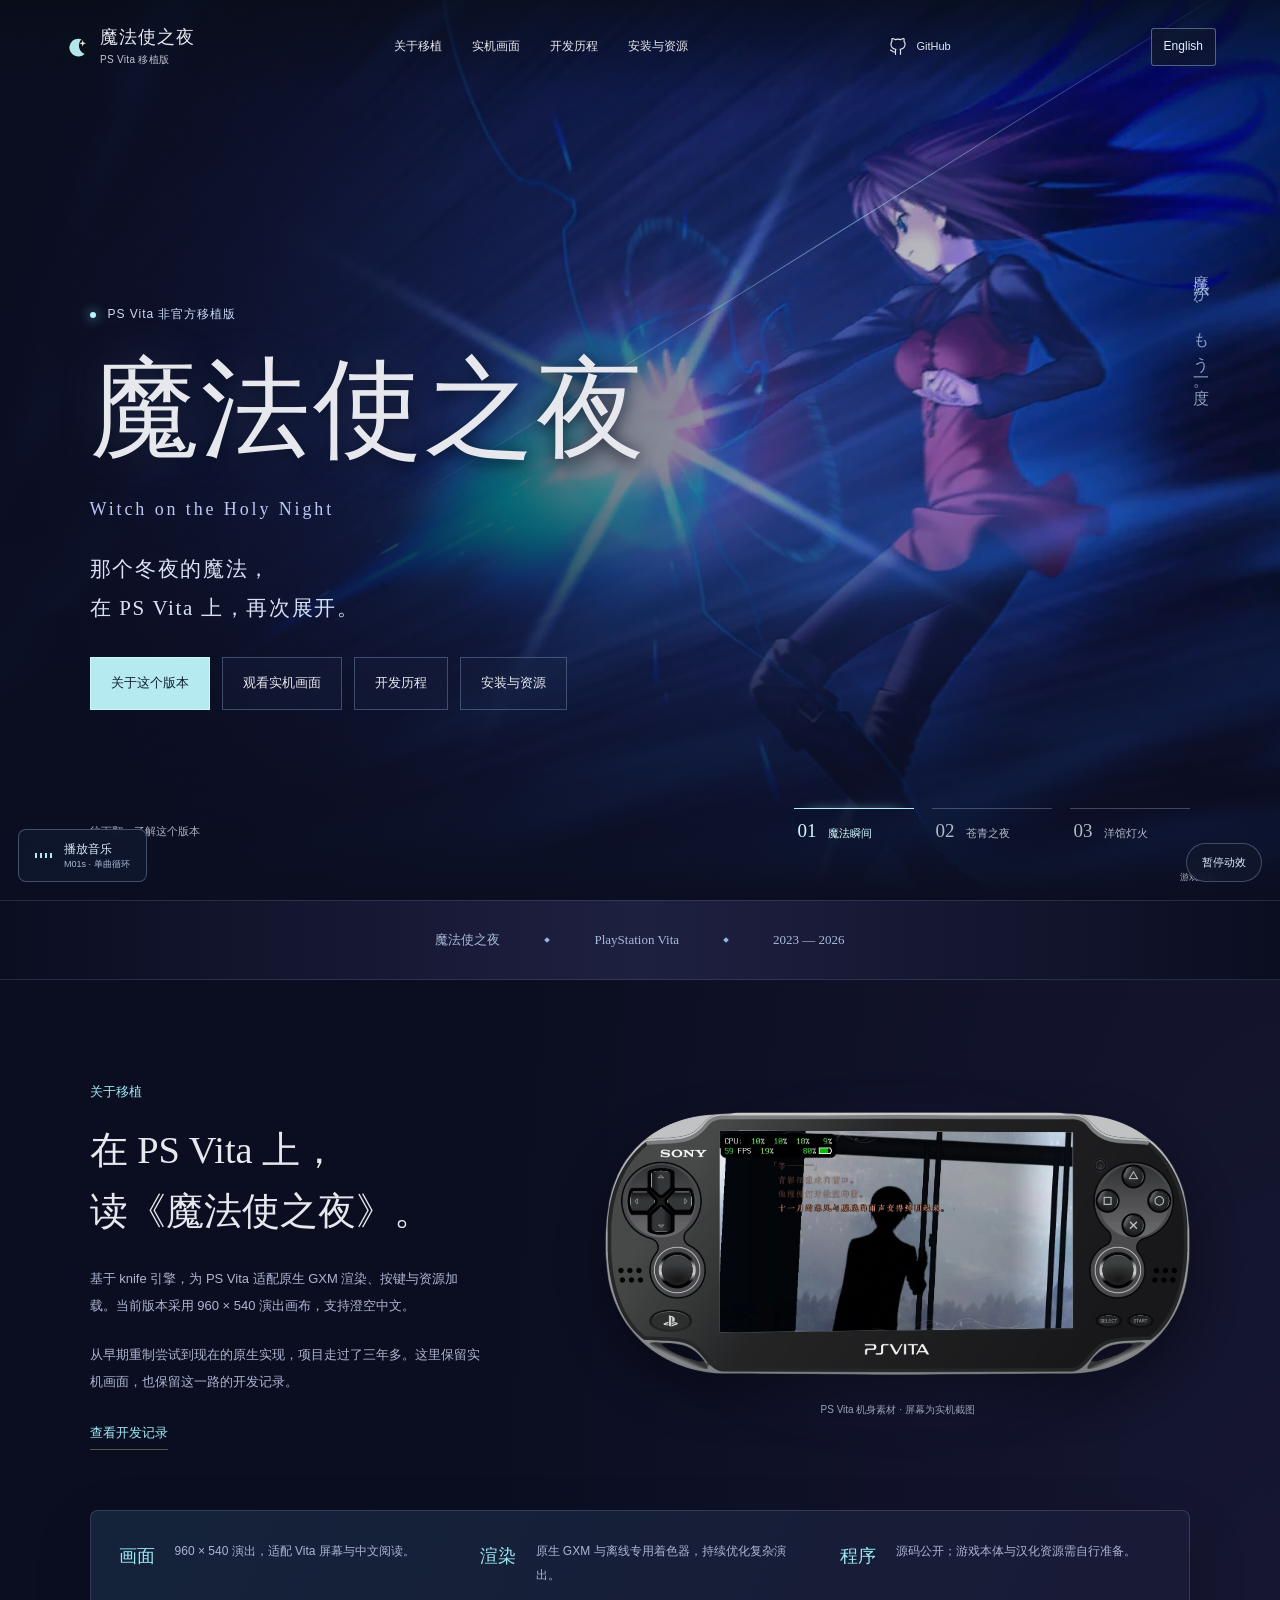
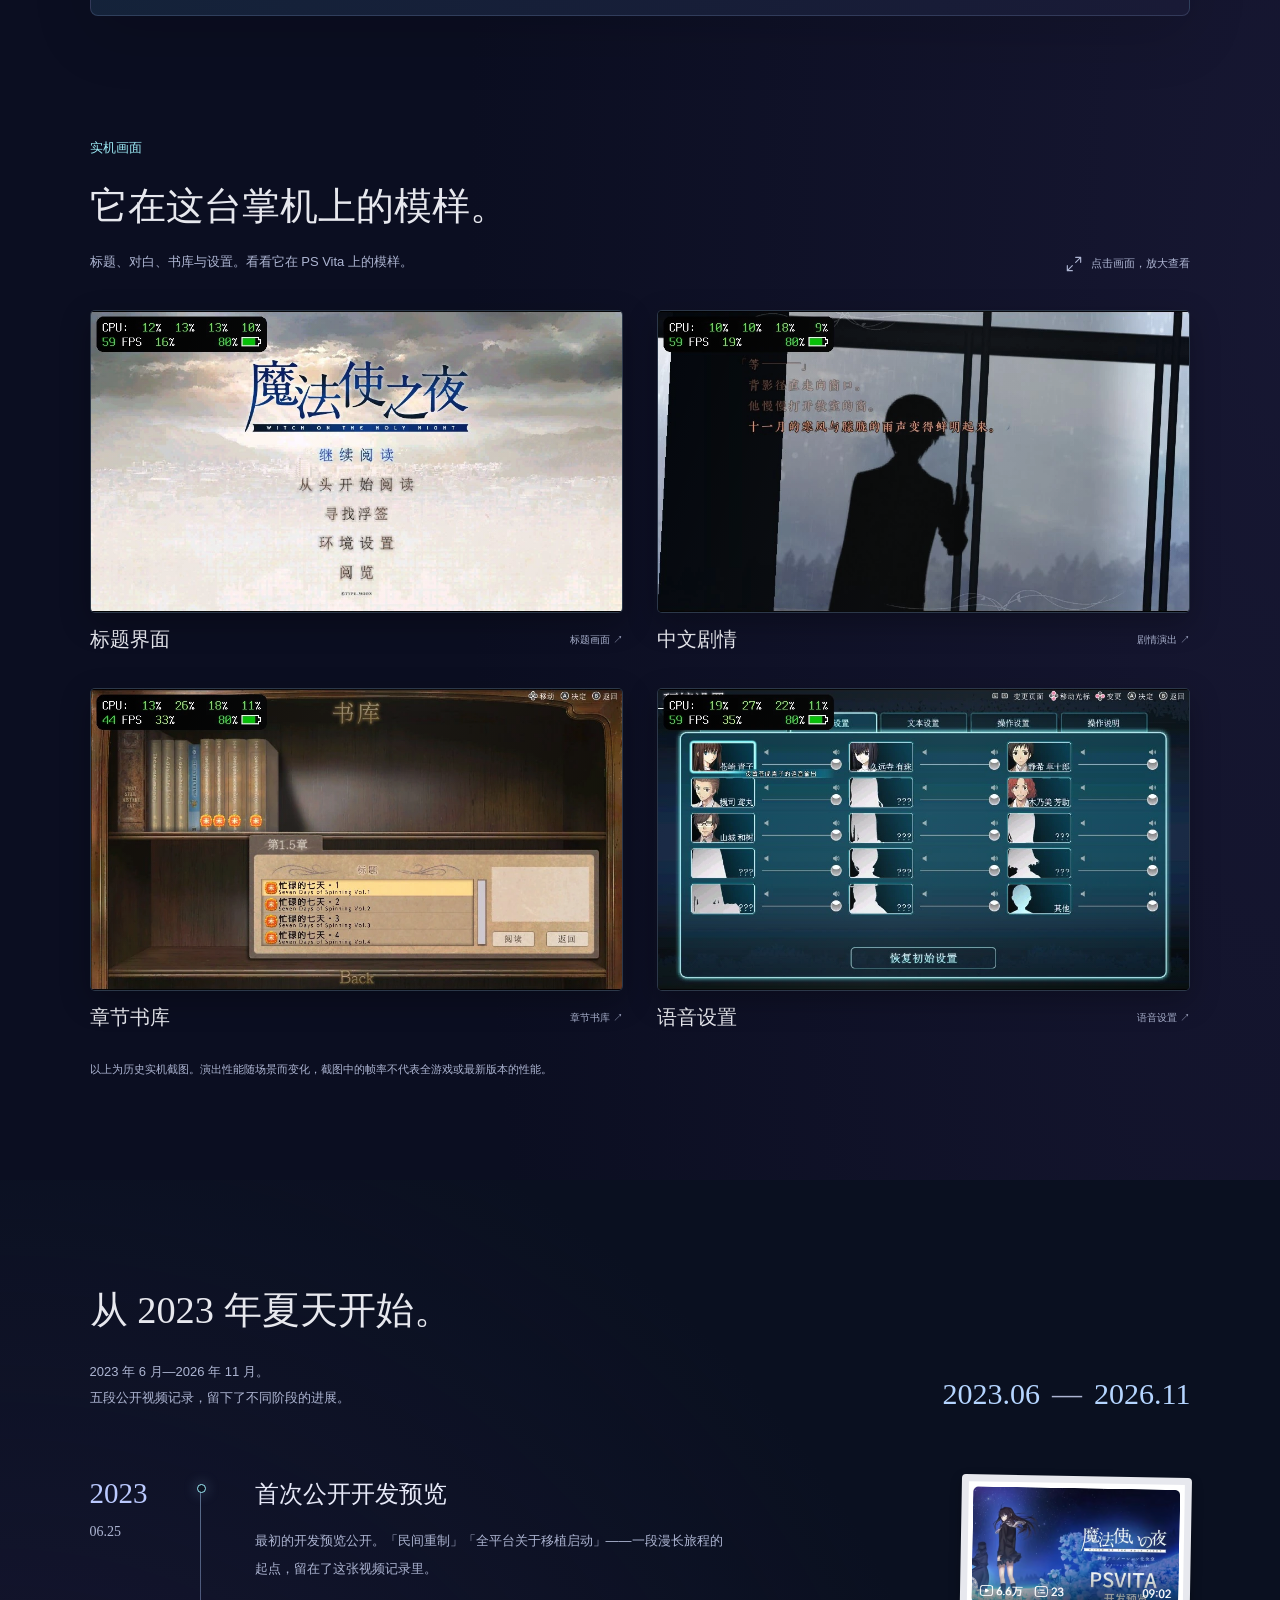
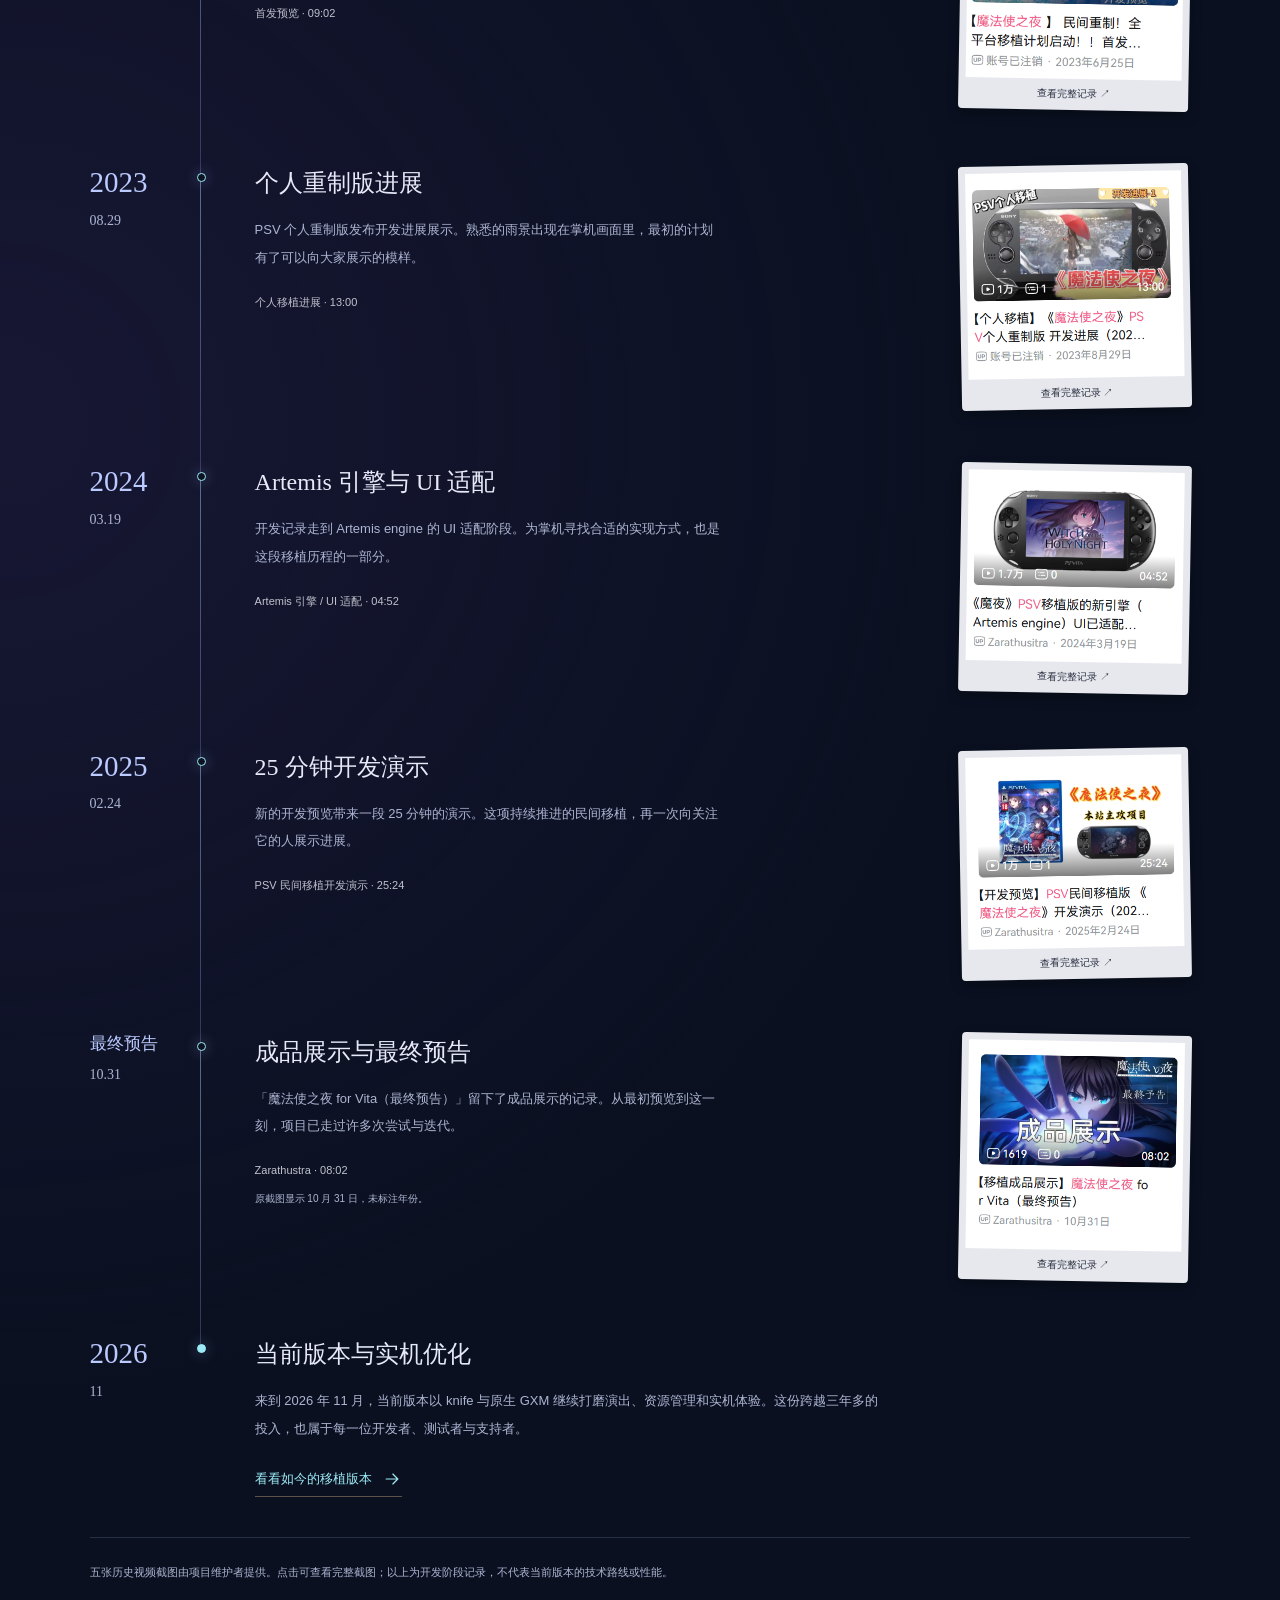
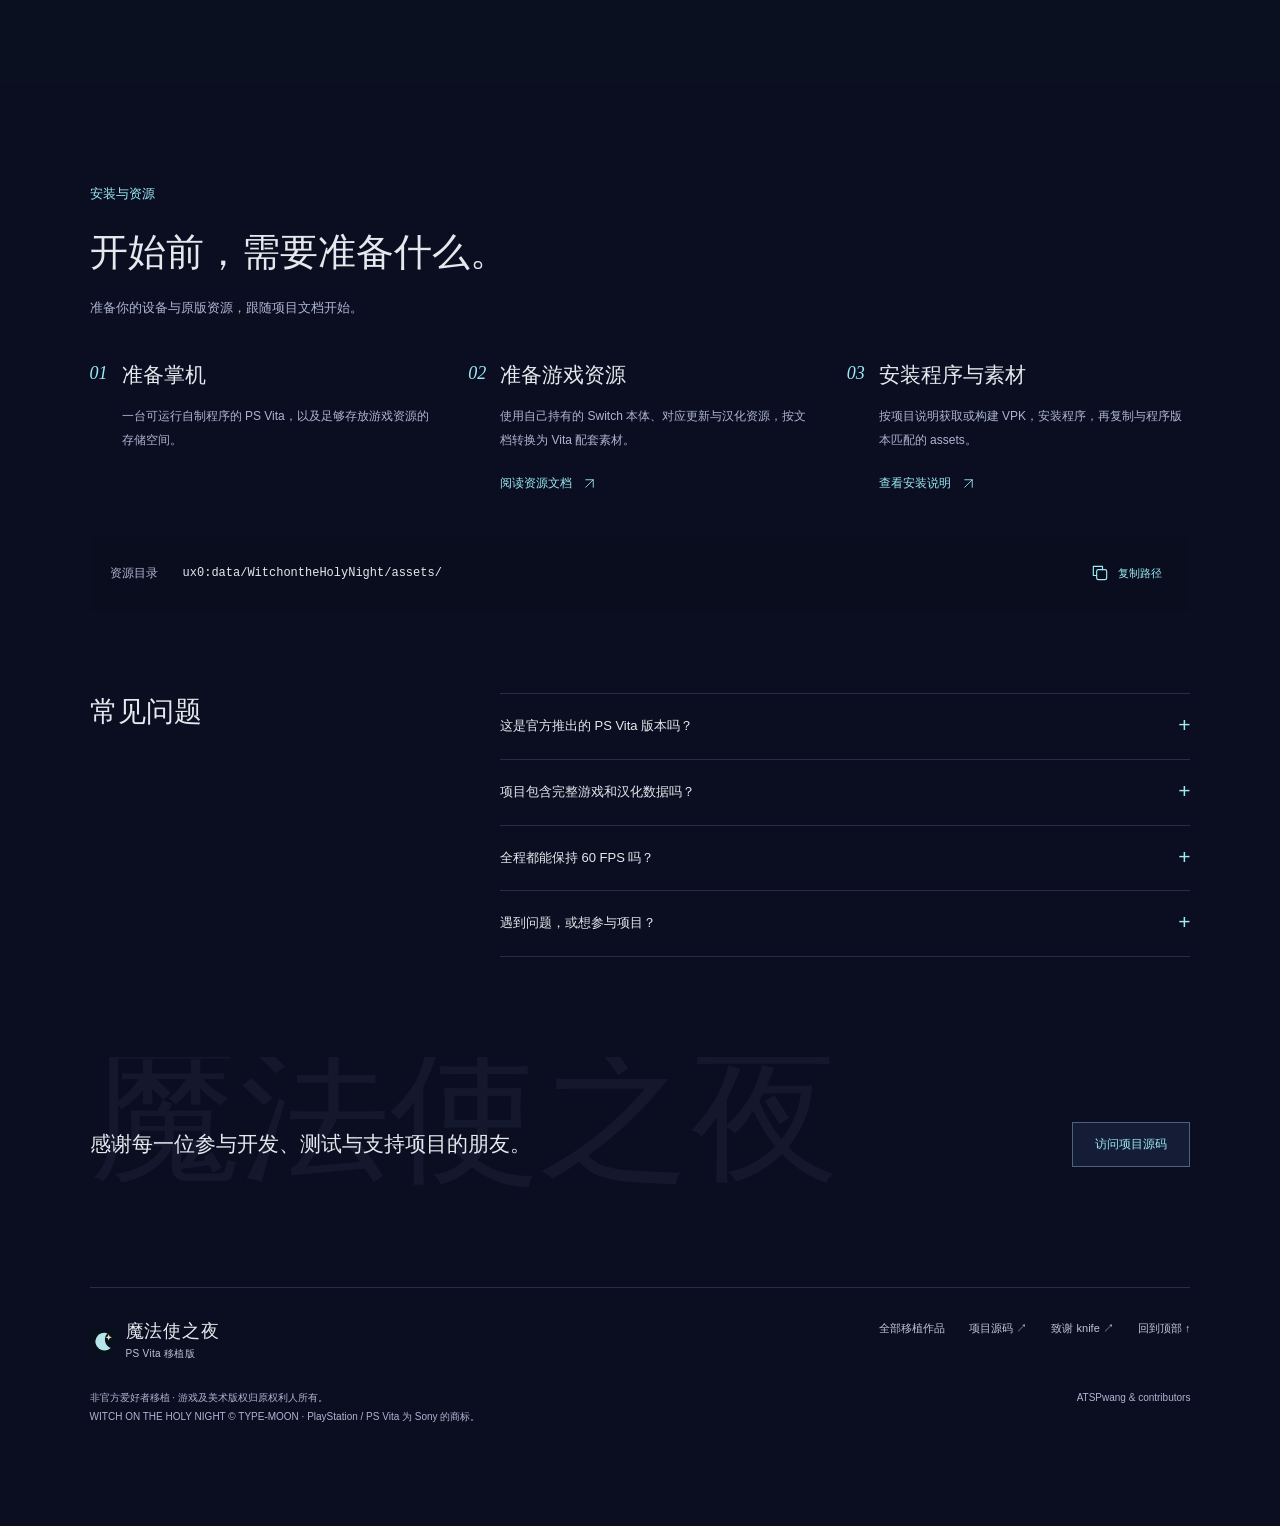
==== commit 7a304979: "Add bilingual exhibition pages and looping background music with autoplay" ====
--- a/mofa-vita/index.html
+++ b/mofa-vita/index.html
@@ -15,12 +15,20 @@
   <link rel="icon" href="assets/favicon.svg" type="image/svg+xml">
   <link rel="preload" as="image" href="assets/hero-magic.webp" fetchpriority="high">
   <link rel="stylesheet" href="styles.css">
+  <script src="i18n.js" defer></script>
+  <script src="../language.js" defer></script>
   <script src="app.js" defer></script>
   <script src="motion.js" defer></script>
+  <script src="audio.js" defer></script>
 </head>
 <body>
   <div class="reading-progress" aria-hidden="true"></div>
   <button class="motion-toggle" aria-pressed="false" aria-label="暂停页面动效">暂停动效</button>
+  <audio id="background-music" src="assets/audio/M01s.ogg" autoplay loop preload="auto"></audio>
+  <div class="music-player">
+    <button class="music-toggle" type="button" aria-pressed="false" aria-label="播放音乐 · M01s"><span class="music-bars" aria-hidden="true"><i></i><i></i><i></i><i></i></span><span><span class="music-label">播放音乐</span><small>M01s · <span>单曲循环</span></small></span></button>
+    <p id="music-status" role="status" aria-live="polite"></p>
+  </div>
   <a class="skip-link" href="#main">跳至主要内容</a>
   <svg class="svg-library" xmlns="http://www.w3.org/2000/svg" aria-hidden="true">
     <symbol id="i-arrow" viewBox="0 0 24 24"><path d="M5 12h14m-6-6 6 6-6 6"/></symbol>
@@ -38,6 +46,7 @@
     <a class="brand" href="#home" aria-label="魔法使之夜 PS Vita 首页"><img src="assets/favicon.svg" width="34" height="34" alt=""><span>魔法使之夜<small>PS Vita 移植版</small></span></a>
     <nav class="desktop-nav" aria-label="主导航"><a href="#project">关于移植</a><a href="#gallery">实机画面</a><a href="#history">开发历程</a><a href="#start">安装与资源</a></nav>
     <a class="header-github" aria-label="GitHub 项目仓库" href="https://github.com/ATSPwang618/mofa-vita" target="_blank" rel="noopener noreferrer"><svg class="icon"><use href="#i-github"/></svg><span>GitHub</span><svg class="icon small"><use href="#i-diagonal"/></svg></a>
+    <button class="language-toggle" type="button" lang="en" aria-label="Switch to English">English</button>
     <button class="menu-toggle" aria-label="打开导航" aria-expanded="false" aria-controls="mobile-nav"><span></span><span></span></button>
   </header>
   <nav id="mobile-nav" class="mobile-nav" aria-label="移动导航" hidden><a href="#project">关于移植 <span>01</span></a><a href="#gallery">实机画面 <span>02</span></a><a href="#history">开发历程 <span>03</span></a><a href="#start">安装与资源 <span>04</span></a></nav>
--- a/mofa-vita/styles.css
+++ b/mofa-vita/styles.css
@@ -30,3 +30,24 @@
 @media(max-width:1000px){.hero h1{font-size:90px}.title-menu{max-width:540px}.scene-button{min-width:100px}.port-details{padding:25px}}
 @media(max-width:760px){.hero{height:860px;min-height:860px}.hero-art{transform:scale(1.04)}.hero-image{object-position:67% 18%}.hero-image:nth-child(2){object-position:65% 25%}.hero-image:nth-child(3){object-position:57% 40%}.hero-shade{background:linear-gradient(0deg,#0b0e21 0%,#0b0e21ed 25%,#0b0e2166 58%,#0b0e210d 85%,#0b0e2166)}.hero-content{bottom:180px}.hero h1{font-size:clamp(44px,11.5vw,78px)}.hero-preface{font-size:10px}.hero-english{font-size:11px;letter-spacing:.1em}.hero-lead{font-size:17px;margin-top:20px}.title-menu{grid-template-columns:1fr 1fr;gap:10px;max-width:340px;font-size:12px;margin-top:22px}.title-menu a{padding:11px 15px}.vertical-note{top:130px;right:7%;font-size:12px}.hero-bottom{bottom:40px;gap:18px}.scene-picker{width:100%;gap:14px}.scene-button{min-width:0;flex:1;gap:7px}.scene-button small{font-size:9px}.scene-button>span{font-size:16px}.chapter-bridge{gap:14px;padding:23px 5%;font-size:10px}.port-details{padding:8px 20px 22px}.history-range{font-size:25px}.project-end{min-height:210px;justify-content:center;gap:20px}.project-end p{font-size:17px}.motion-toggle{right:12px;bottom:12px;font-size:10px;padding:7px 12px}.motion-reveal{transform:translateY(18px)}.atmosphere{opacity:.75}}
 @media(prefers-reduced-motion:reduce){.hero-image,.light-ribbon,.vita-photo,.signal-dot{animation:none}.hero-art,[data-tilt]{transform:none!important}.motion-reveal{opacity:1;transform:none}.history-evidence:hover{transform:none}}
+
+/* Language selection is shared across exhibitions without reloading the page. */
+.language-toggle{flex-shrink:0;border:1px solid #a9c7ed70;border-radius:3px;padding:8px 12px;background:#10172dcc;color:#e1f1ff;font:12px/1.4 "Segoe UI",sans-serif;cursor:pointer;min-height:38px}
+.language-toggle:hover{background:#2a3b5b}.language-toggle:focus-visible{outline:2px solid #b4eaf0;outline-offset:4px}
+html[lang="en"]{--serif:Georgia,"Times New Roman",serif}
+
+.music-player{position:fixed;left:18px;bottom:18px;z-index:44;max-width:calc(100vw - 170px)}
+.music-toggle{display:flex;align-items:center;gap:12px;border:1px solid #aac7f554;border-radius:8px;padding:10px 16px;background:#10172ded;backdrop-filter:blur(12px);color:#dce8ff;text-align:left;min-height:52px}
+.music-toggle:hover{border-color:#b4eaf0}.music-label{display:block;font-size:12px;line-height:1.5}.music-toggle small{display:block;color:#a7bad9;font-size:9px;line-height:1.5}
+.music-bars{display:flex;align-items:center;gap:3px;height:23px}.music-bars i{width:2px;height:5px;background:#b4eaf0;transform-origin:center}
+.music-toggle.is-playing .music-bars i{animation:music-wave 1s ease-in-out infinite alternate}.music-bars i:nth-child(2){animation-delay:-.7s!important}.music-bars i:nth-child(3){animation-delay:-.3s!important}.music-bars i:nth-child(4){animation-delay:-.5s!important}
+#music-status{font-size:11px;color:#efd0a7;max-width:230px;background:#10172d}#music-status:empty{display:none}
+@keyframes music-wave{from{transform:scaleY(1)}to{transform:scaleY(4)}}
+.motion-paused .music-bars i{animation:none!important}.music-toggle.is-playing .music-bars i:nth-child(even){height:12px}
+html[lang="en"] .hero h1{font-size:clamp(48px,6.5vw,88px);white-space:normal;max-width:780px;line-height:1.08;letter-spacing:-.035em}
+html[lang="en"] .hero-english{display:none}html[lang="en"] .hero-lead{letter-spacing:0}html[lang="en"] .brand>span{max-width:210px;font-size:17px;line-height:1.25;letter-spacing:0}
+html[lang="en"] .desktop-nav{gap:18px}html[lang="en"] .title-menu{max-width:650px}html[lang="en"] .chapter-bridge{gap:22px}html[lang="en"] .end-mark{max-width:220px;line-height:1.2}html[lang="en"] .history-phase{font-size:24px}
+.site-footer{padding-bottom:100px}
+@media(min-width:761px) and (max-width:1100px){.site-header{gap:14px;padding-inline:3%}.desktop-nav{gap:16px}.header-github span{display:none}html[lang="en"] .brand>span{max-width:145px;font-size:15px}html[lang="en"] .desktop-nav{gap:12px;font-size:11px}}
+@media(max-width:760px){.site-header{gap:12px}.language-toggle{margin-left:auto}.site-header .header-github{display:none}html[lang="en"] .brand>span{max-width:155px;font-size:14px}.music-player{left:12px;bottom:12px}.music-toggle{padding:8px 11px;gap:9px}.music-label{font-size:11px}html[lang="en"] .hero h1{font-size:clamp(40px,10vw,68px);max-width:94%}html[lang="en"] .title-menu{max-width:340px}html[lang="en"] .title-menu a{padding:11px 10px}html[lang="en"] .chapter-bridge{gap:10px;font-size:9px}html[lang="en"] .chapter-bridge span:first-child{max-width:120px}html[lang="en"] .scene-button{align-items:flex-start}html[lang="en"] .scene-button small{line-height:1.4}}
+@media(prefers-reduced-motion:reduce){.music-bars i{animation:none!important}}
